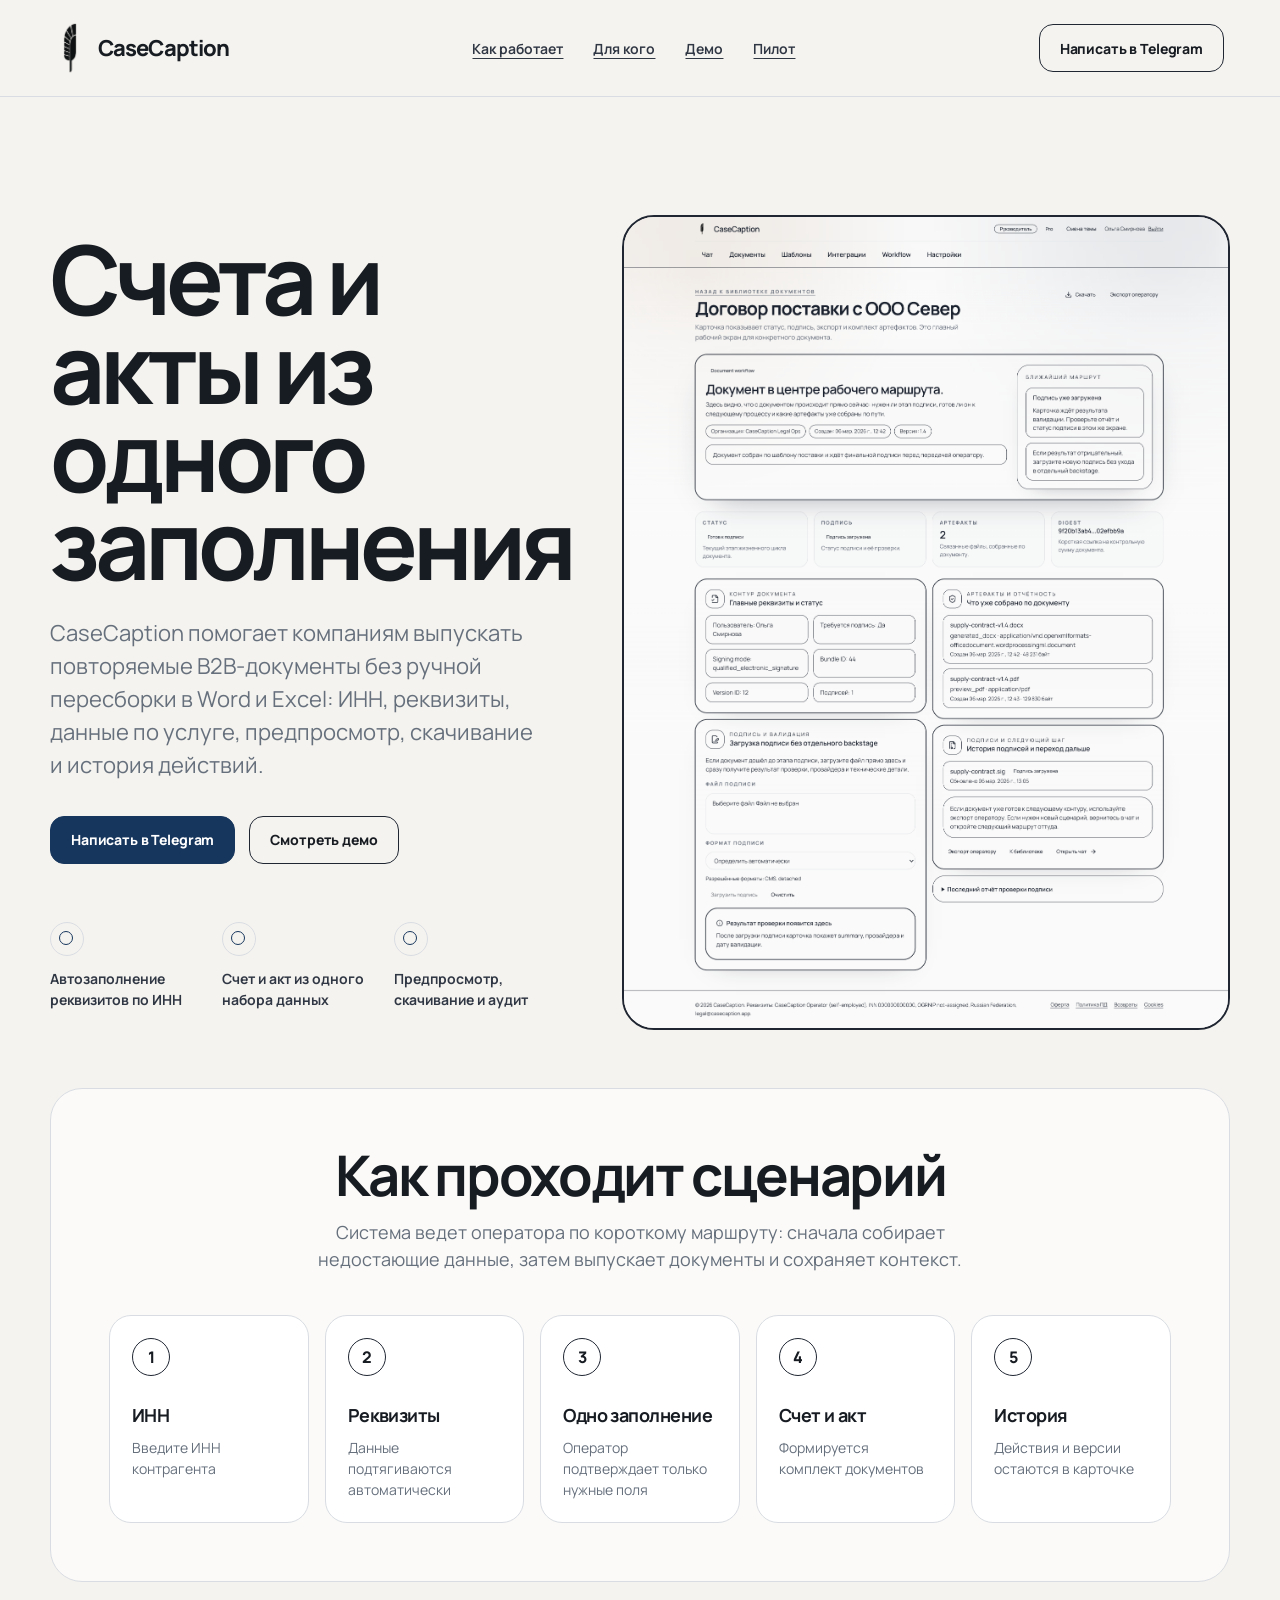
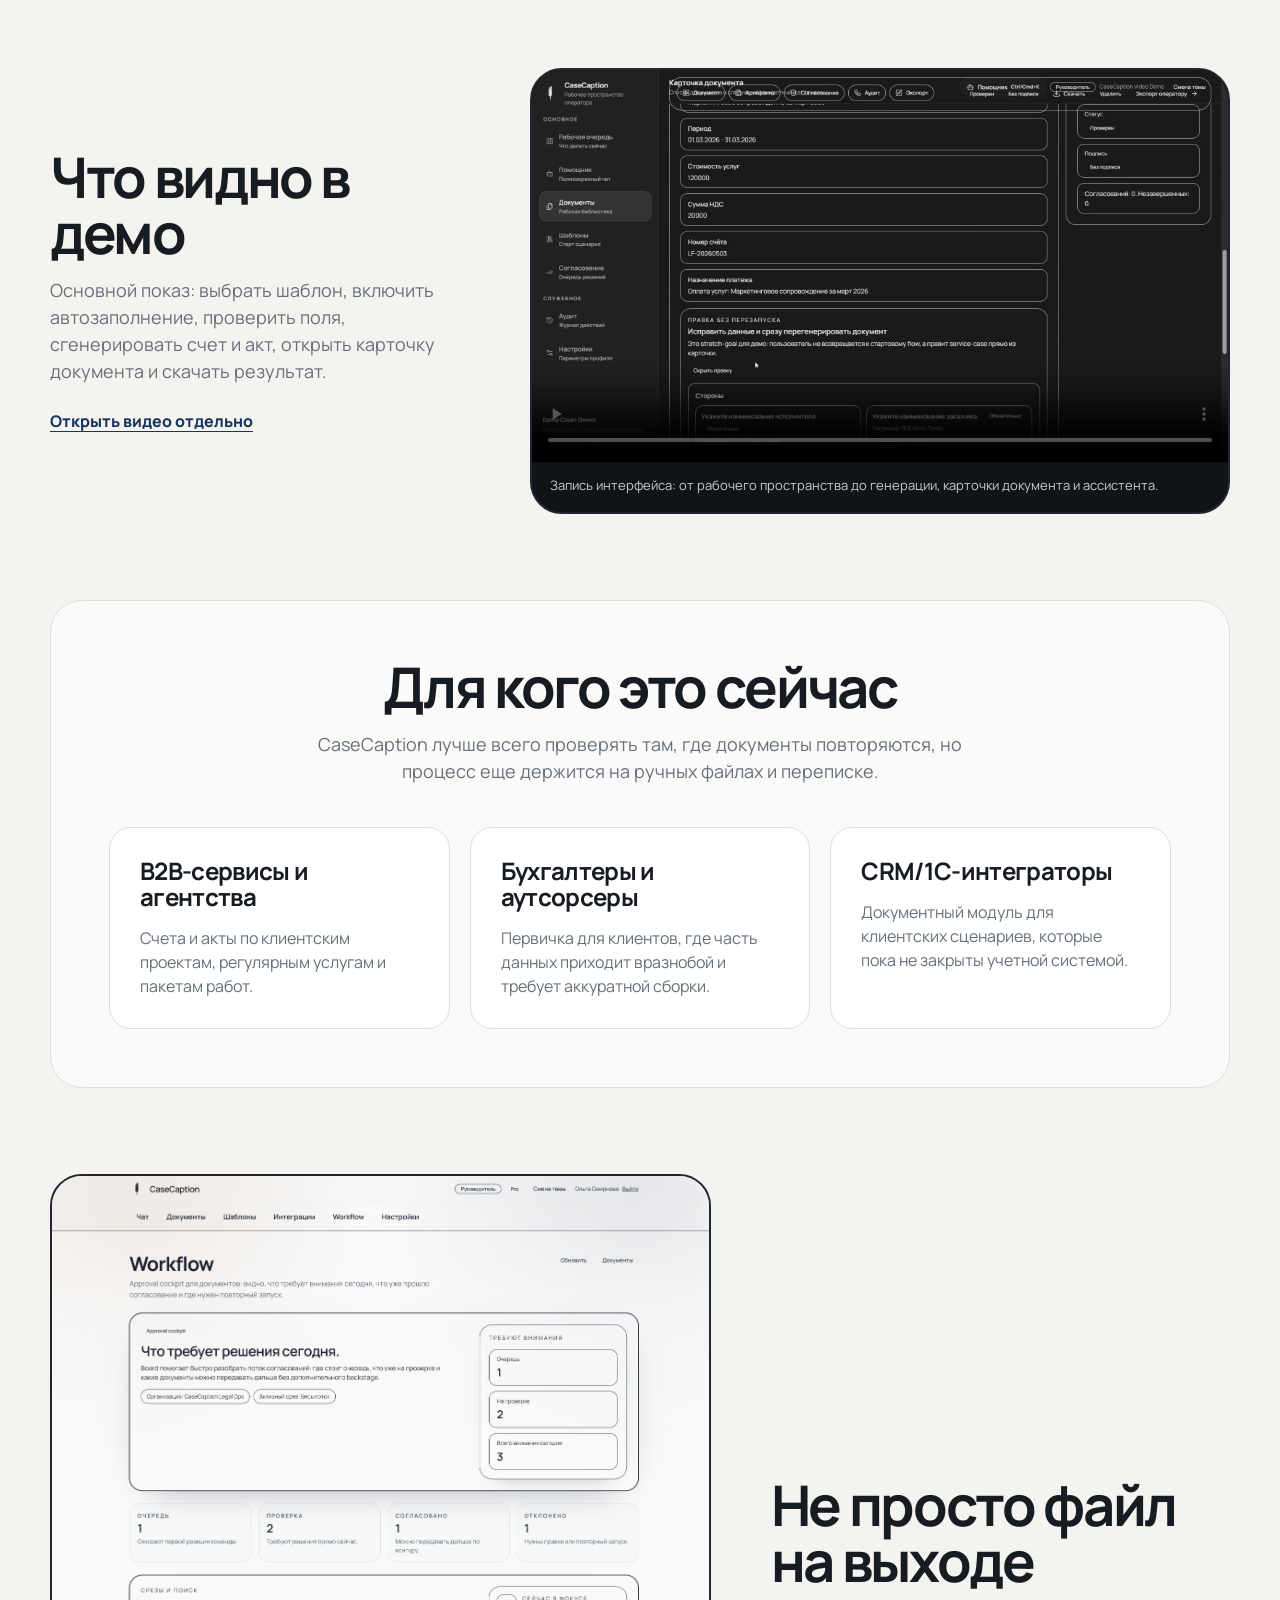
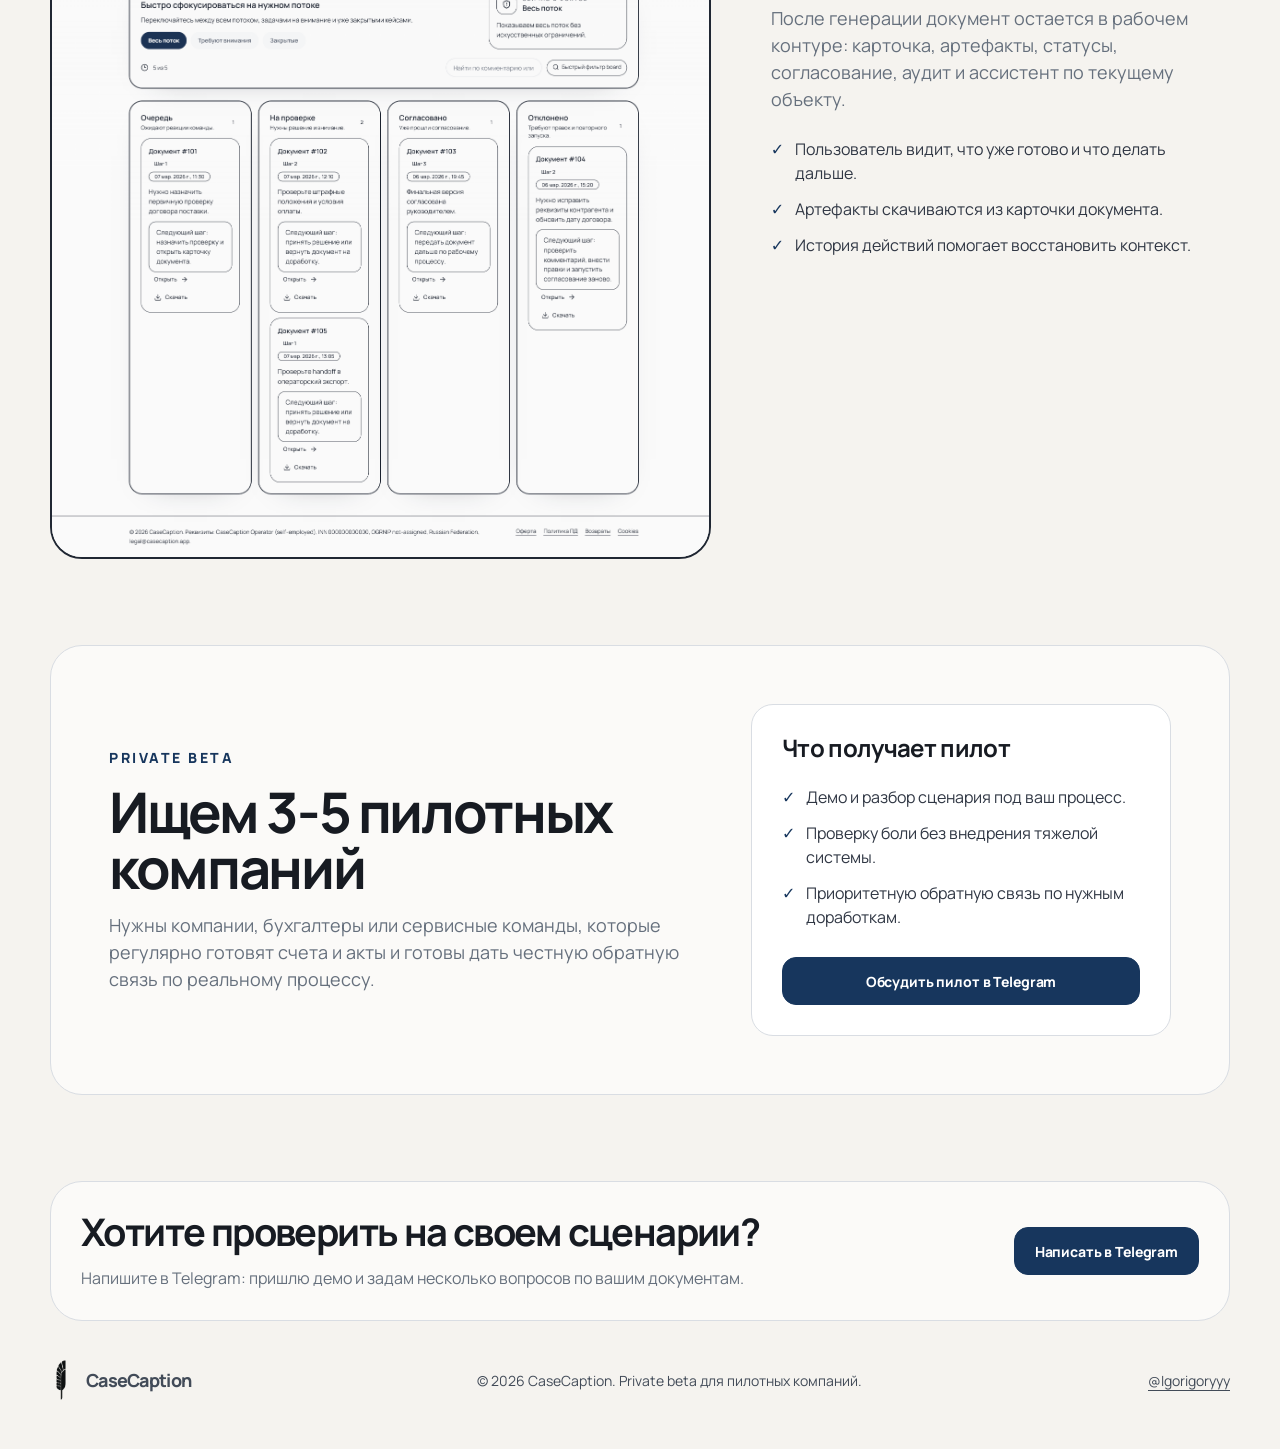
==== index.html @ a7f34d81 "Point landing docs to public Pages site" ====
<!doctype html>
<html lang="ru">
  <head>
    <meta charset="utf-8" />
    <meta name="viewport" content="width=device-width, initial-scale=1" />
    <title>CaseCaption - счета и акты из одного заполнения</title>
    <meta
      name="description"
      content="CaseCaption помогает готовить счета и акты быстрее: реквизиты по ИНН, одно заполнение, предпросмотр, скачивание и история действий."
    />
    <meta property="og:title" content="CaseCaption - счета и акты из одного заполнения" />
    <meta
      property="og:description"
      content="Private beta сервиса для компаний, которые регулярно собирают счета и акты вручную."
    />
    <meta property="og:type" content="website" />
    <meta
      property="og:image"
      content="https://cataphract450.github.io/casecaption-landing/assets/casecaption-questionnaire-desktop.png"
    />
    <meta name="theme-color" content="#f5f3ef" />
    <link rel="icon" href="assets/casecaption-logo-transparent.png" />
    <link rel="stylesheet" href="styles.css" />
  </head>
  <body>
    <a class="skip-link" href="#main">Перейти к содержанию</a>

    <header class="site-header" aria-label="Главная навигация">
      <a class="brand" href="#" aria-label="CaseCaption">
        <img src="assets/casecaption-logo-mark.png" alt="" />
        <span>CaseCaption</span>
      </a>
      <nav class="nav-links" aria-label="Разделы страницы">
        <a href="#workflow">Как работает</a>
        <a href="#audience">Для кого</a>
        <a href="#demo">Демо</a>
        <a href="#pilot">Пилот</a>
      </nav>
      <a class="button button-ghost" href="https://t.me/Igorigoryyy" target="_blank" rel="noopener">
        Написать в Telegram
      </a>
    </header>

    <main id="main">
      <section class="hero section-shell">
        <div class="hero-copy">
          <h1>Счета и акты из одного заполнения</h1>
          <p class="lead">
            CaseCaption помогает компаниям выпускать повторяемые B2B-документы без ручной пересборки в
            Word и Excel: ИНН, реквизиты, данные по услуге, предпросмотр, скачивание и история действий.
          </p>
          <div class="hero-actions" aria-label="Основные действия">
            <a class="button button-primary" href="https://t.me/Igorigoryyy" target="_blank" rel="noopener">
              Написать в Telegram
            </a>
            <a class="button button-secondary" href="#demo">Смотреть демо</a>
          </div>
          <ul class="hero-points" aria-label="Ключевые возможности">
            <li>Автозаполнение реквизитов по ИНН</li>
            <li>Счет и акт из одного набора данных</li>
            <li>Предпросмотр, скачивание и аудит</li>
          </ul>
        </div>

        <figure class="product-frame hero-frame">
          <img
            src="assets/casecaption-document-detail-desktop.png"
            alt="Карточка документа CaseCaption со статусом, артефактами и следующим шагом"
          />
        </figure>
      </section>

      <section id="workflow" class="section-shell workflow-section" aria-labelledby="workflow-title">
        <div class="section-heading">
          <h2 id="workflow-title">Как проходит сценарий</h2>
          <p>
            Система ведет оператора по короткому маршруту: сначала собирает недостающие данные, затем
            выпускает документы и сохраняет контекст.
          </p>
        </div>
        <ol class="workflow-list">
          <li>
            <strong>ИНН</strong>
            <span>Введите ИНН контрагента</span>
          </li>
          <li>
            <strong>Реквизиты</strong>
            <span>Данные подтягиваются автоматически</span>
          </li>
          <li>
            <strong>Одно заполнение</strong>
            <span>Оператор подтверждает только нужные поля</span>
          </li>
          <li>
            <strong>Счет и акт</strong>
            <span>Формируется комплект документов</span>
          </li>
          <li>
            <strong>История</strong>
            <span>Действия и версии остаются в карточке</span>
          </li>
        </ol>
      </section>

      <section id="demo" class="section-shell split-section" aria-labelledby="demo-title">
        <div class="section-heading section-heading-left">
          <h2 id="demo-title">Что видно в демо</h2>
          <p>
            Основной показ: выбрать шаблон, включить автозаполнение, проверить поля, сгенерировать счет и
            акт, открыть карточку документа и скачать результат.
          </p>
          <a class="text-link" href="assets/casecaption-demo-workspace.mp4">Открыть видео отдельно</a>
        </div>
        <figure class="product-frame demo-video-frame">
          <video
            controls
            playsinline
            preload="metadata"
            poster="assets/casecaption-demo-poster.jpg"
            aria-label="Демо CaseCaption: генерация счета и акта из одного заполнения"
          >
            <source src="assets/casecaption-demo-workspace.mp4" type="video/mp4" />
            Ваш браузер не поддерживает встроенное видео.
            <a href="assets/casecaption-demo-workspace.mp4">Скачать демо-видео</a>.
          </video>
          <figcaption>Запись интерфейса: от рабочего пространства до генерации, карточки документа и ассистента.</figcaption>
        </figure>
      </section>

      <section id="audience" class="section-shell audience-section" aria-labelledby="audience-title">
        <div class="section-heading">
          <h2 id="audience-title">Для кого это сейчас</h2>
          <p>
            CaseCaption лучше всего проверять там, где документы повторяются, но процесс еще держится на
            ручных файлах и переписке.
          </p>
        </div>
        <div class="audience-grid">
          <article>
            <h3>B2B-сервисы и агентства</h3>
            <p>Счета и акты по клиентским проектам, регулярным услугам и пакетам работ.</p>
          </article>
          <article>
            <h3>Бухгалтеры и аутсорсеры</h3>
            <p>Первичка для клиентов, где часть данных приходит вразнобой и требует аккуратной сборки.</p>
          </article>
          <article>
            <h3>CRM/1C-интеграторы</h3>
            <p>Документный модуль для клиентских сценариев, которые пока не закрыты учетной системой.</p>
          </article>
        </div>
      </section>

      <section class="section-shell split-section reverse" aria-labelledby="control-title">
        <div class="section-heading section-heading-left">
          <h2 id="control-title">Не просто файл на выходе</h2>
          <p>
            После генерации документ остается в рабочем контуре: карточка, артефакты, статусы,
            согласование, аудит и ассистент по текущему объекту.
          </p>
          <ul class="plain-list">
            <li>Пользователь видит, что уже готово и что делать дальше.</li>
            <li>Артефакты скачиваются из карточки документа.</li>
            <li>История действий помогает восстановить контекст.</li>
          </ul>
        </div>
        <figure class="product-frame">
          <img
            src="assets/casecaption-workflow-desktop.png"
            alt="Workflow CaseCaption со статусами документов и очередью согласования"
          />
        </figure>
      </section>

      <section id="pilot" class="section-shell pilot-section" aria-labelledby="pilot-title">
        <div>
          <p class="status-line">Private beta</p>
          <h2 id="pilot-title">Ищем 3-5 пилотных компаний</h2>
          <p>
            Нужны компании, бухгалтеры или сервисные команды, которые регулярно готовят счета и акты и
            готовы дать честную обратную связь по реальному процессу.
          </p>
        </div>
        <div class="pilot-card">
          <h3>Что получает пилот</h3>
          <ul>
            <li>Демо и разбор сценария под ваш процесс.</li>
            <li>Проверку боли без внедрения тяжелой системы.</li>
            <li>Приоритетную обратную связь по нужным доработкам.</li>
          </ul>
          <a class="button button-primary button-wide" href="https://t.me/Igorigoryyy" target="_blank" rel="noopener">
            Обсудить пилот в Telegram
          </a>
        </div>
      </section>

      <section class="section-shell final-cta" aria-labelledby="final-title">
        <div>
          <h2 id="final-title">Хотите проверить на своем сценарии?</h2>
          <p>Напишите в Telegram: пришлю демо и задам несколько вопросов по вашим документам.</p>
        </div>
        <a class="button button-primary" href="https://t.me/Igorigoryyy" target="_blank" rel="noopener">
          Написать в Telegram
        </a>
      </section>
    </main>

    <footer class="site-footer">
      <a class="brand brand-small" href="#" aria-label="CaseCaption">
        <img src="assets/casecaption-logo-mark.png" alt="" />
        <span>CaseCaption</span>
      </a>
      <p>© 2026 CaseCaption. Private beta для пилотных компаний.</p>
      <a href="https://t.me/Igorigoryyy" target="_blank" rel="noopener">@Igorigoryyy</a>
    </footer>
  </body>
</html>
---- styles.css ----
@import url("https://fonts.googleapis.com/css2?family=Manrope:wght@500;650;760;820&display=swap");

:root {
  --bg: #f5f3ef;
  --paper: #fbfaf8;
  --paper-strong: #ffffff;
  --ink: #171b22;
  --muted: #66707d;
  --line: #202733;
  --line-soft: #d9dde3;
  --accent: #17365d;
  --accent-hover: #102845;
  --radius-lg: 32px;
  --radius-md: 22px;
  --radius-sm: 14px;
  --max: 1180px;
}

* {
  box-sizing: border-box;
}

html {
  scroll-behavior: smooth;
}

body {
  margin: 0;
  background: var(--bg);
  color: var(--ink);
  font-family:
    Manrope,
    "Segoe UI",
    system-ui,
    -apple-system,
    sans-serif;
  line-height: 1.5;
}

a {
  color: inherit;
}

img {
  display: block;
  max-width: 100%;
}

.skip-link {
  position: fixed;
  top: 12px;
  left: 12px;
  z-index: 100;
  transform: translateY(-140%);
  border: 1px solid var(--line);
  border-radius: 999px;
  background: var(--paper-strong);
  padding: 10px 14px;
}

.skip-link:focus {
  transform: translateY(0);
}

.site-header {
  position: sticky;
  top: 0;
  z-index: 20;
  display: flex;
  align-items: center;
  justify-content: space-between;
  gap: 24px;
  border-bottom: 1px solid var(--line-soft);
  background: rgba(245, 243, 239, 0.96);
  padding: 22px clamp(20px, 5vw, 56px);
  backdrop-filter: blur(12px);
}

.brand {
  display: inline-flex;
  align-items: center;
  gap: 14px;
  text-decoration: none;
  font-size: 22px;
  font-weight: 760;
  letter-spacing: -0.04em;
}

.brand img {
  width: 28px;
  height: 52px;
  object-fit: contain;
}

.brand-small {
  font-size: 18px;
}

.brand-small img {
  width: 22px;
  height: 42px;
}

.nav-links {
  display: flex;
  align-items: center;
  gap: 30px;
  color: #303744;
  font-size: 14px;
  font-weight: 650;
}

.nav-links a,
.text-link,
.site-footer a {
  text-underline-offset: 4px;
}

.button {
  display: inline-flex;
  min-height: 48px;
  align-items: center;
  justify-content: center;
  border: 1.5px solid var(--line);
  border-radius: 14px;
  padding: 0 20px;
  text-decoration: none;
  font-size: 14px;
  font-weight: 760;
  letter-spacing: -0.01em;
  transition:
    background 160ms ease,
    color 160ms ease,
    transform 160ms ease;
}

.button:hover {
  transform: translateY(-1px);
}

.button-primary {
  border-color: var(--accent);
  background: var(--accent);
  color: #ffffff;
}

.button-primary:hover {
  background: var(--accent-hover);
}

.button-secondary,
.button-ghost {
  background: transparent;
  color: var(--ink);
}

.button-secondary:hover,
.button-ghost:hover {
  background: var(--paper-strong);
}

.button-wide {
  width: 100%;
}

.section-shell {
  width: min(var(--max), calc(100% - 40px));
  margin: 0 auto;
}

.hero {
  display: grid;
  grid-template-columns: minmax(0, 0.9fr) minmax(420px, 1.1fr);
  gap: clamp(34px, 6vw, 74px);
  align-items: center;
  padding: clamp(62px, 10vw, 118px) 0 58px;
}

.hero-copy h1 {
  max-width: 630px;
  margin: 0;
  font-size: clamp(52px, 8vw, 96px);
  line-height: 0.92;
  letter-spacing: -0.052em;
}

.lead {
  max-width: 560px;
  margin: 28px 0 0;
  color: var(--muted);
  font-size: clamp(18px, 2.1vw, 22px);
}

.hero-actions {
  display: flex;
  flex-wrap: wrap;
  gap: 14px;
  margin-top: 34px;
}

.hero-points {
  display: grid;
  grid-template-columns: repeat(3, minmax(0, 1fr));
  gap: 18px;
  margin: 58px 0 0;
  padding: 0;
  list-style: none;
}

.hero-points li {
  position: relative;
  padding-top: 46px;
  color: #303744;
  font-size: 14px;
  font-weight: 680;
}

.hero-points li::before {
  position: absolute;
  top: 0;
  left: 0;
  width: 32px;
  height: 32px;
  border: 1.5px solid var(--line-soft);
  border-radius: 50%;
  color: var(--accent);
  content: "";
}

.hero-points li::after {
  position: absolute;
  top: 9px;
  left: 9px;
  width: 12px;
  height: 12px;
  border: 1.5px solid var(--accent);
  border-radius: 50%;
  content: "";
}

.product-frame {
  overflow: hidden;
  margin: 0;
  border: 2px solid var(--line);
  border-radius: var(--radius-lg);
  background: var(--paper-strong);
}

.product-frame img {
  width: 100%;
  height: auto;
}

.demo-video-frame {
  background: #101419;
}

.demo-video-frame video {
  display: block;
  width: 100%;
  aspect-ratio: 16 / 9;
  background: #101419;
}

.demo-video-frame figcaption {
  border-top: 1px solid rgba(255, 255, 255, 0.16);
  padding: 14px 18px 16px;
  color: rgba(255, 255, 255, 0.78);
  font-size: 13px;
}

.hero-frame {
  max-height: 820px;
}

.workflow-section,
.audience-section,
.pilot-section,
.final-cta {
  border: 1.5px solid var(--line-soft);
  border-radius: var(--radius-lg);
  background: var(--paper);
}

.workflow-section {
  padding: clamp(34px, 6vw, 58px);
}

.section-heading {
  max-width: 720px;
  margin: 0 auto 42px;
  text-align: center;
}

.section-heading-left {
  margin: 0;
  text-align: left;
}

.section-heading h2,
.pilot-section h2,
.final-cta h2 {
  margin: 0;
  font-size: clamp(34px, 5vw, 56px);
  line-height: 1;
  letter-spacing: -0.042em;
}

.section-heading p,
.pilot-section p,
.final-cta p {
  margin: 16px 0 0;
  color: var(--muted);
  font-size: 18px;
}

.workflow-list {
  display: grid;
  grid-template-columns: repeat(5, minmax(0, 1fr));
  gap: 16px;
  margin: 0;
  padding: 0;
  list-style: none;
  counter-reset: step;
}

.workflow-list li {
  min-height: 174px;
  border: 1.5px solid var(--line-soft);
  border-radius: var(--radius-md);
  background: var(--paper-strong);
  padding: 22px;
  counter-increment: step;
}

.workflow-list li::before {
  display: inline-flex;
  width: 36px;
  height: 36px;
  align-items: center;
  justify-content: center;
  border: 1.5px solid var(--line);
  border-radius: 50%;
  margin-bottom: 26px;
  content: counter(step);
  font-weight: 760;
}

.workflow-list strong {
  display: block;
  font-size: 18px;
  letter-spacing: -0.03em;
}

.workflow-list span {
  display: block;
  margin-top: 8px;
  color: var(--muted);
  font-size: 14px;
}

.split-section {
  display: grid;
  grid-template-columns: minmax(280px, 0.75fr) minmax(420px, 1.25fr);
  gap: clamp(28px, 5vw, 60px);
  align-items: center;
  padding: 86px 0;
}

.split-section.reverse {
  grid-template-columns: minmax(460px, 1.18fr) minmax(280px, 0.82fr);
}

.split-section.reverse .section-heading {
  order: 2;
}

.text-link {
  display: inline-flex;
  margin-top: 24px;
  color: var(--accent);
  font-weight: 760;
}

.audience-section {
  padding: clamp(34px, 6vw, 58px);
}

.audience-grid {
  display: grid;
  grid-template-columns: repeat(3, minmax(0, 1fr));
  gap: 20px;
}

.audience-grid article,
.pilot-card {
  border: 1.5px solid var(--line-soft);
  border-radius: var(--radius-md);
  background: var(--paper-strong);
  padding: 30px;
}

.audience-grid h3,
.pilot-card h3 {
  margin: 0;
  font-size: 24px;
  line-height: 1.08;
  letter-spacing: -0.028em;
}

.audience-grid p {
  margin: 16px 0 0;
  color: var(--muted);
}

.plain-list,
.pilot-card ul {
  margin: 24px 0 0;
  padding: 0;
  color: #303744;
  list-style: none;
}

.plain-list li,
.pilot-card li {
  position: relative;
  padding-left: 24px;
  margin-top: 12px;
}

.plain-list li::before,
.pilot-card li::before {
  position: absolute;
  top: 0;
  left: 0;
  color: var(--accent);
  content: "✓";
  font-weight: 800;
}

.pilot-section {
  display: grid;
  grid-template-columns: minmax(0, 0.95fr) minmax(320px, 0.7fr);
  gap: clamp(30px, 6vw, 72px);
  align-items: center;
  padding: clamp(34px, 6vw, 58px);
}

.status-line {
  margin: 0 0 16px !important;
  color: var(--accent) !important;
  font-size: 14px !important;
  font-weight: 820;
  letter-spacing: 0.18em;
  text-transform: uppercase;
}

.pilot-card .button {
  margin-top: 28px;
}

.final-cta {
  display: flex;
  align-items: center;
  justify-content: space-between;
  gap: 24px;
  margin-top: 86px;
  padding: 30px;
}

.final-cta h2 {
  font-size: clamp(28px, 4vw, 38px);
}

.final-cta p {
  font-size: 16px;
}

.site-footer {
  display: flex;
  align-items: center;
  justify-content: space-between;
  gap: 20px;
  width: min(var(--max), calc(100% - 40px));
  margin: 0 auto;
  padding: 38px 0 48px;
  color: #424b58;
  font-size: 14px;
}

.site-footer p {
  margin: 0;
}

@media (max-width: 980px) {
  .site-header {
    position: static;
    flex-wrap: wrap;
  }

  .nav-links {
    order: 3;
    width: 100%;
    justify-content: space-between;
    gap: 14px;
    overflow-x: auto;
  }

  .hero,
  .split-section,
  .split-section.reverse,
  .pilot-section {
    grid-template-columns: 1fr;
  }

  .split-section.reverse .section-heading {
    order: initial;
  }

  .workflow-list,
  .audience-grid {
    grid-template-columns: 1fr;
  }

  .hero-points {
    grid-template-columns: 1fr;
    margin-top: 34px;
  }

  .hero-points li {
    min-height: 42px;
    padding-top: 0;
    padding-left: 48px;
  }

  .hero-points li::before {
    top: 1px;
  }

  .hero-points li::after {
    top: 10px;
  }

  .final-cta,
  .site-footer {
    align-items: flex-start;
    flex-direction: column;
  }
}

@media (max-width: 640px) {
  .section-shell {
    width: min(100% - 24px, var(--max));
  }

  .site-header {
    padding: 18px 14px;
  }

  .site-header .button {
    width: 100%;
  }

  .nav-links {
    font-size: 13px;
  }

  .hero {
    padding-top: 42px;
  }

  .hero-copy h1 {
    font-size: 48px;
    letter-spacing: -0.035em;
  }

  .hero-actions .button {
    width: 100%;
  }

  .workflow-section,
  .audience-section,
  .pilot-section,
  .final-cta {
    border-radius: 24px;
    padding: 24px;
  }

  .product-frame {
    border-radius: 24px;
  }

  .split-section {
    padding: 56px 0;
  }
}

@media (prefers-reduced-motion: reduce) {
  *,
  *::before,
  *::after {
    scroll-behavior: auto !important;
    transition: none !important;
  }
}
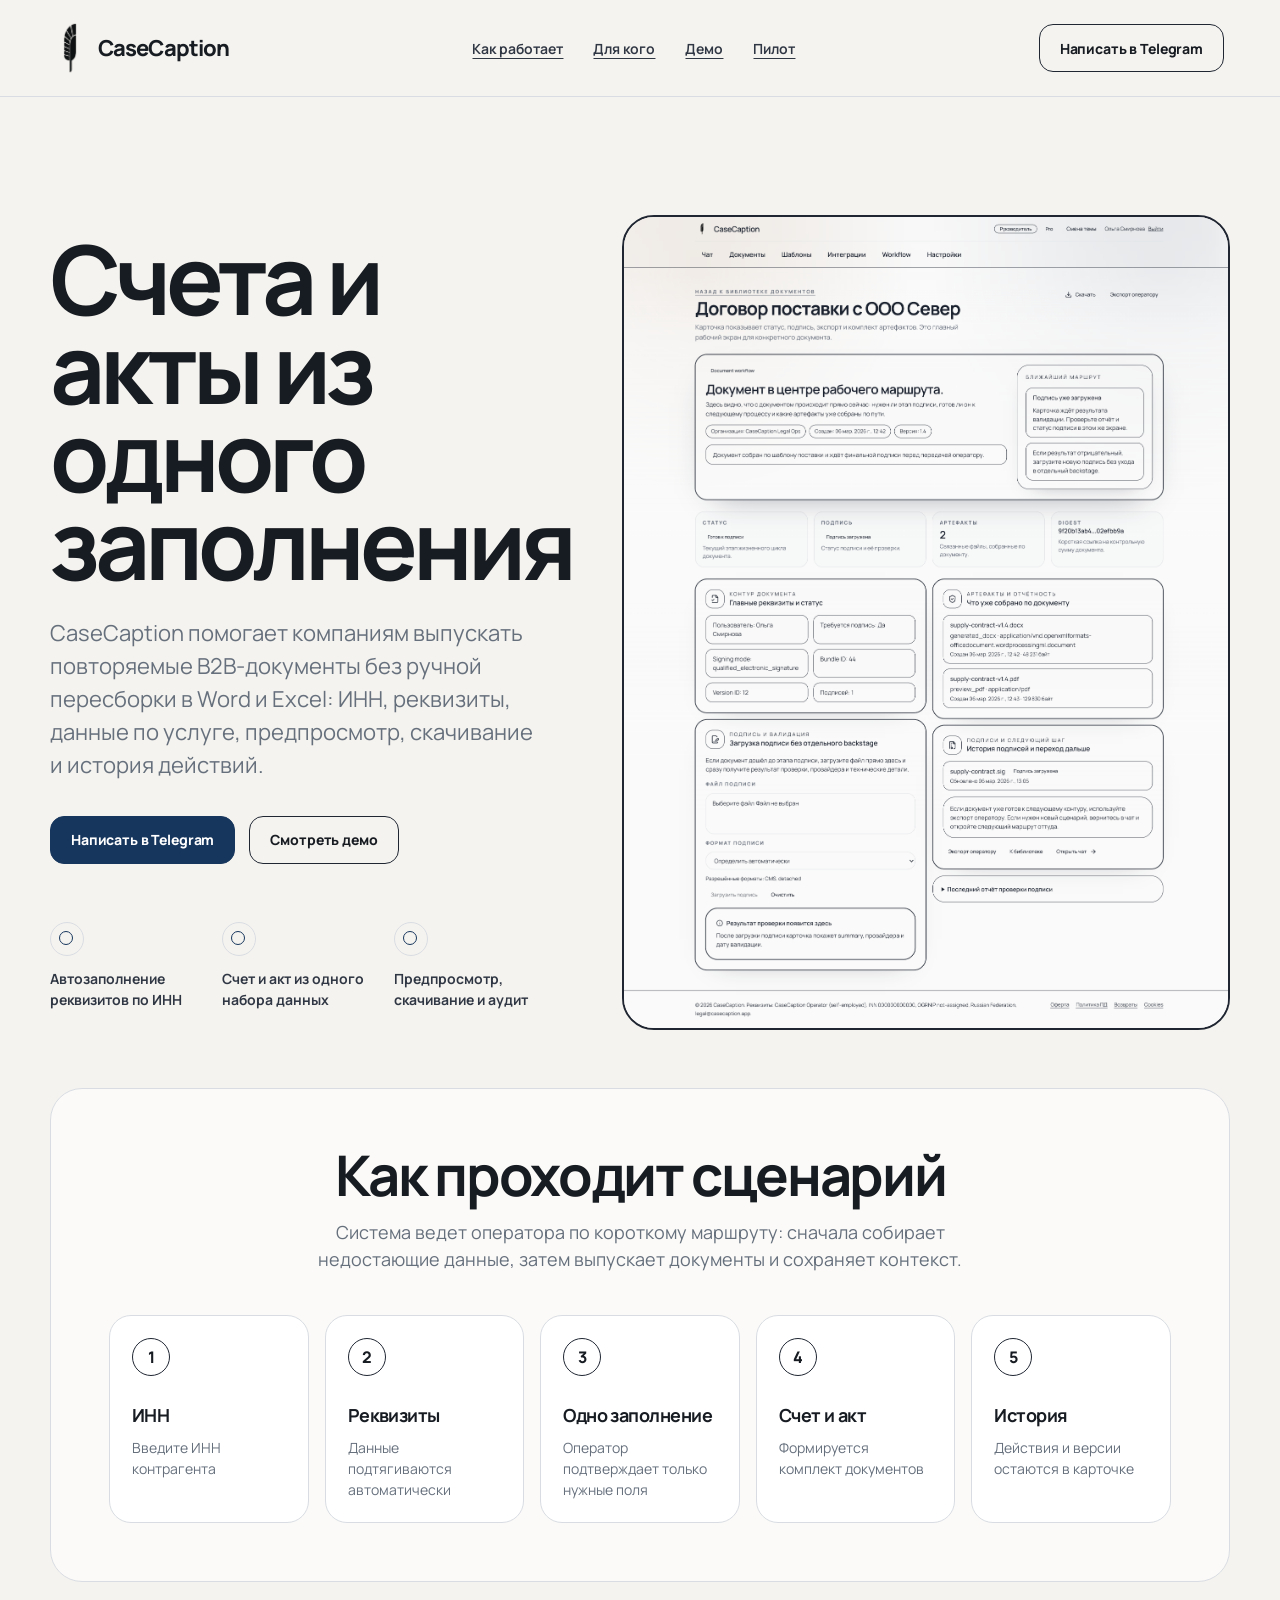
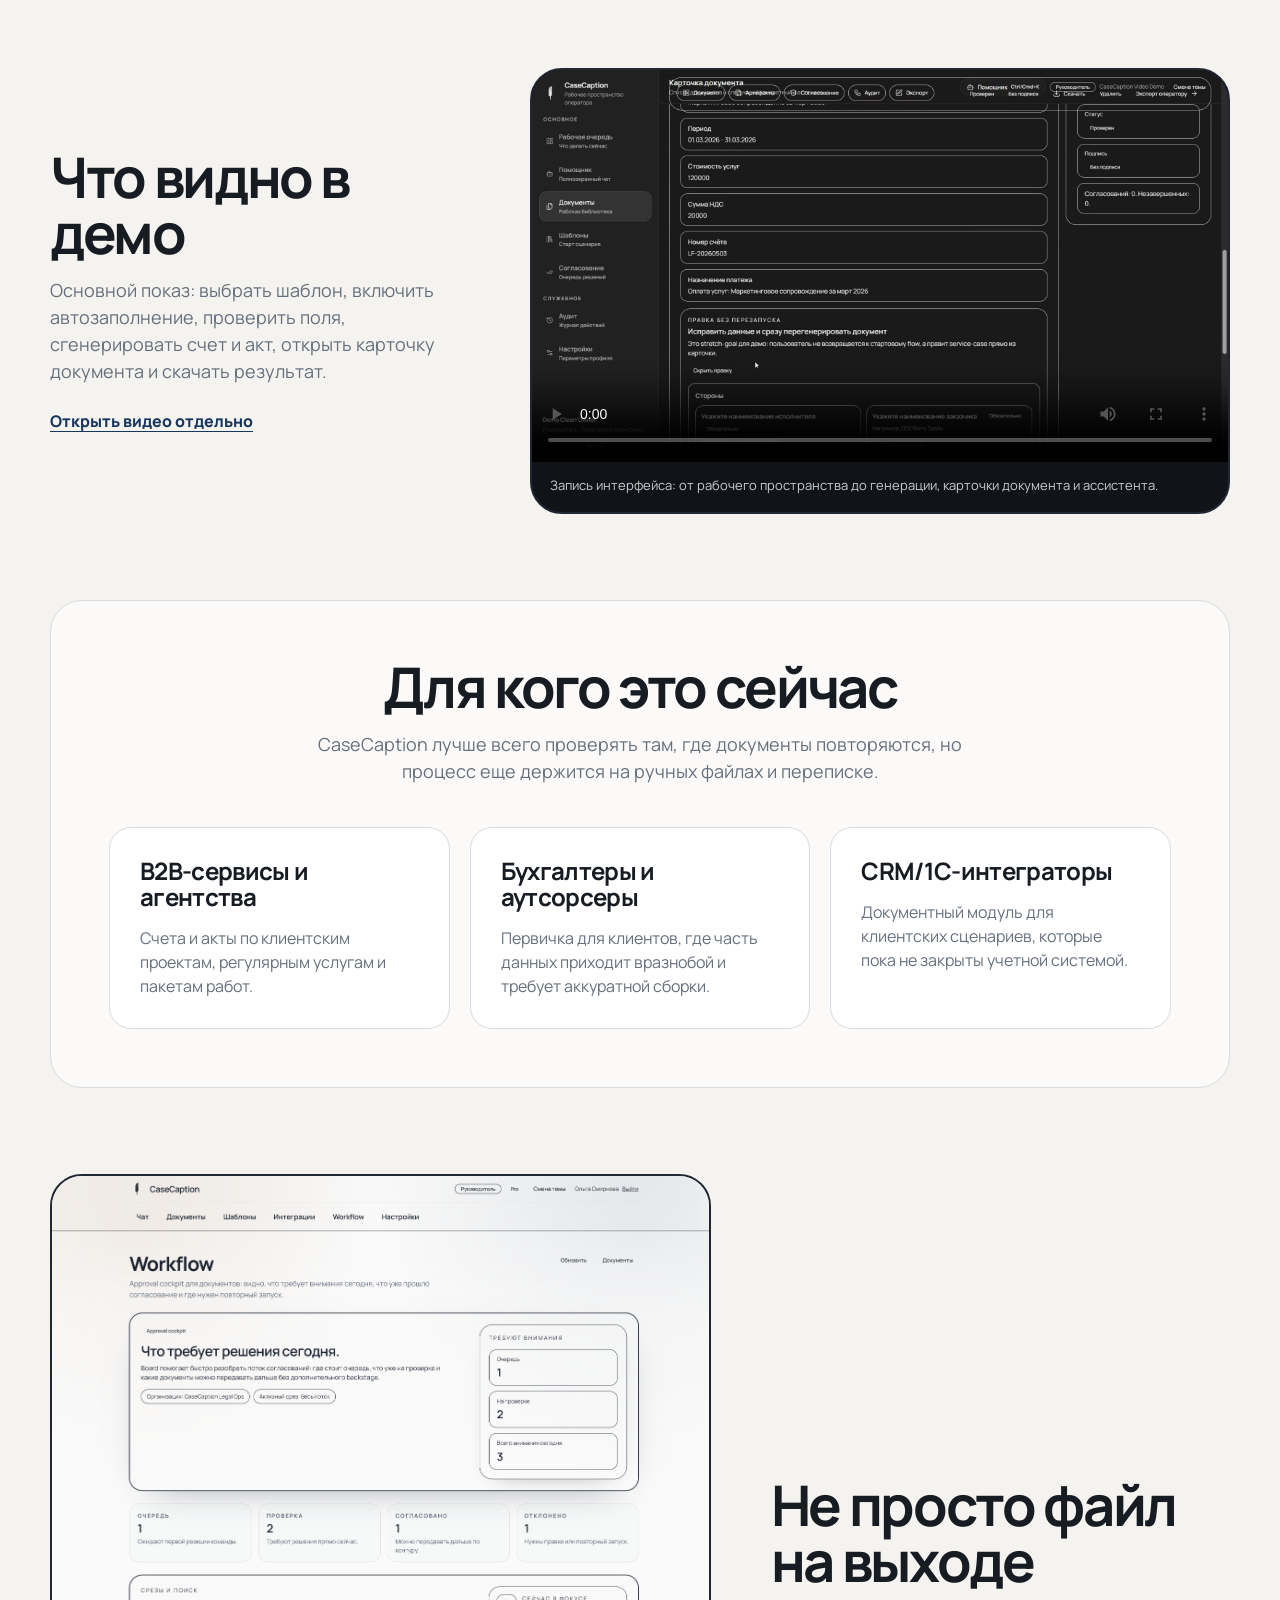
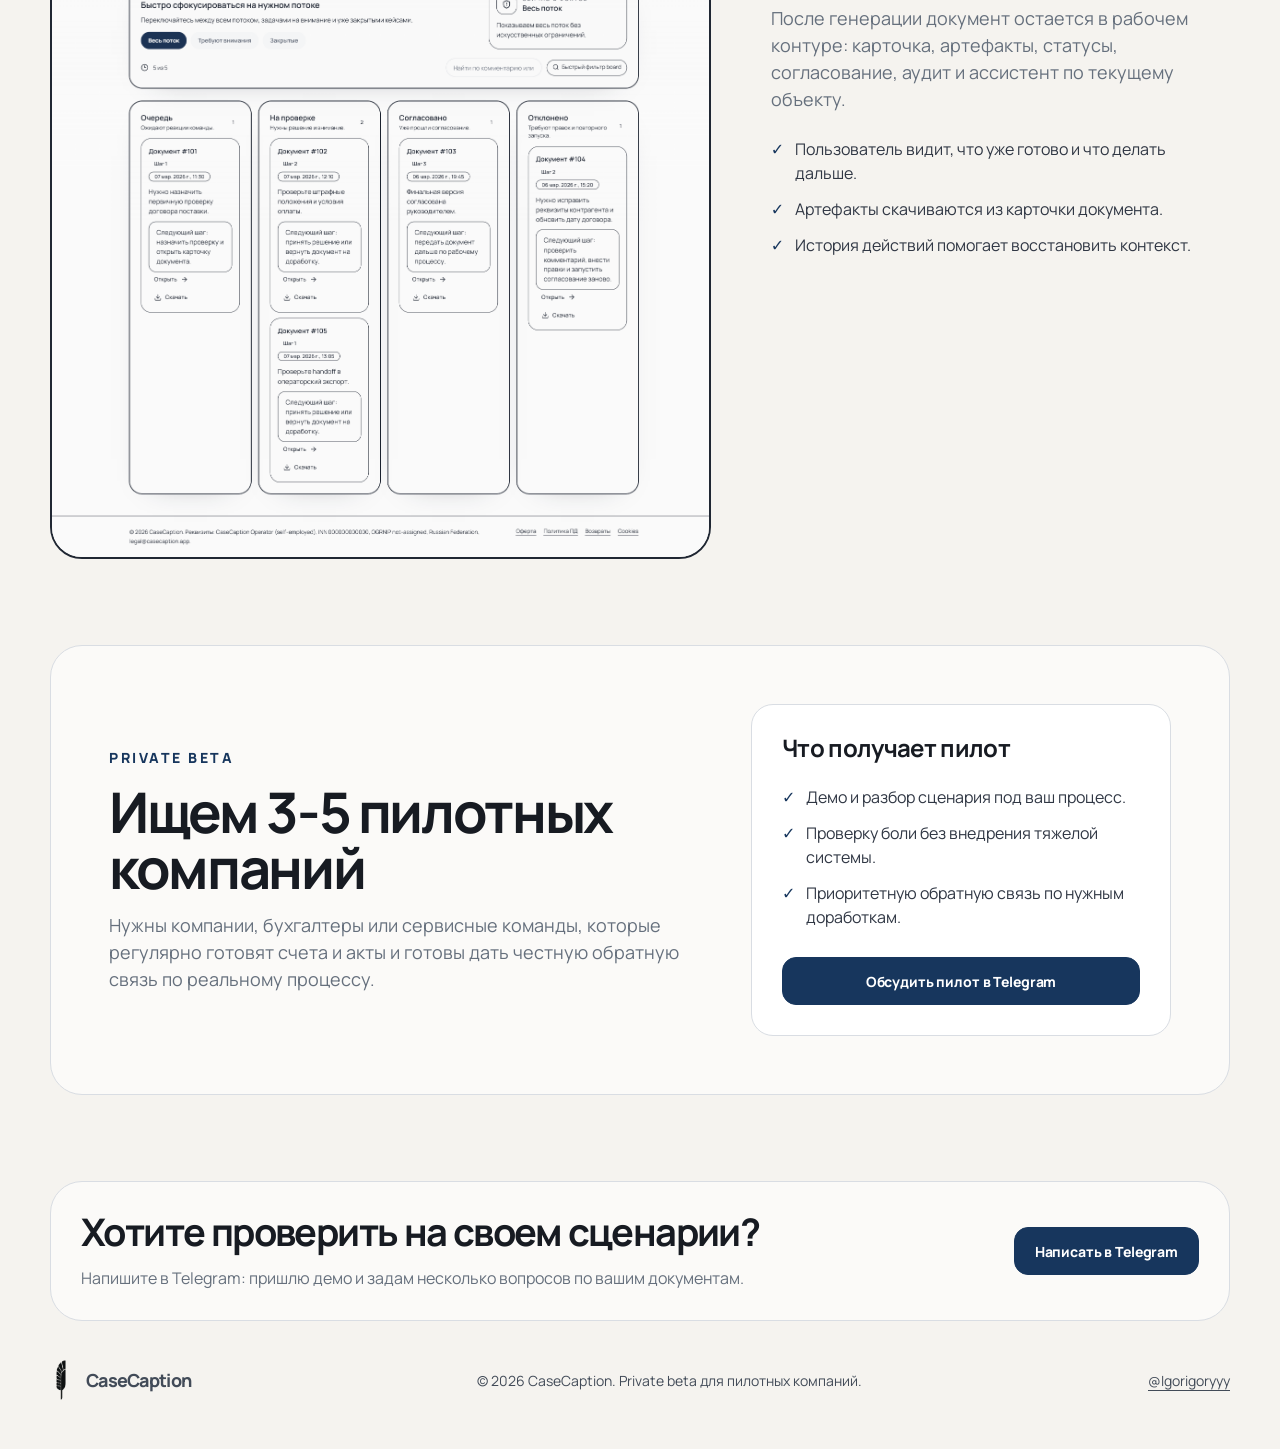
==== commit ed80f2a5: "Add IPv4-only landing URL" ====
--- a/index.html
+++ b/index.html
@@ -16,7 +16,7 @@
     <meta property="og:type" content="website" />
     <meta
       property="og:image"
-      content="https://cataphract450.github.io/casecaption-landing/assets/casecaption-questionnaire-desktop.png"
+      content="http://casecaption.185.199.108.153.nip.io/assets/casecaption-questionnaire-desktop.png"
     />
     <meta name="theme-color" content="#f5f3ef" />
     <link rel="icon" href="assets/casecaption-logo-transparent.png" />
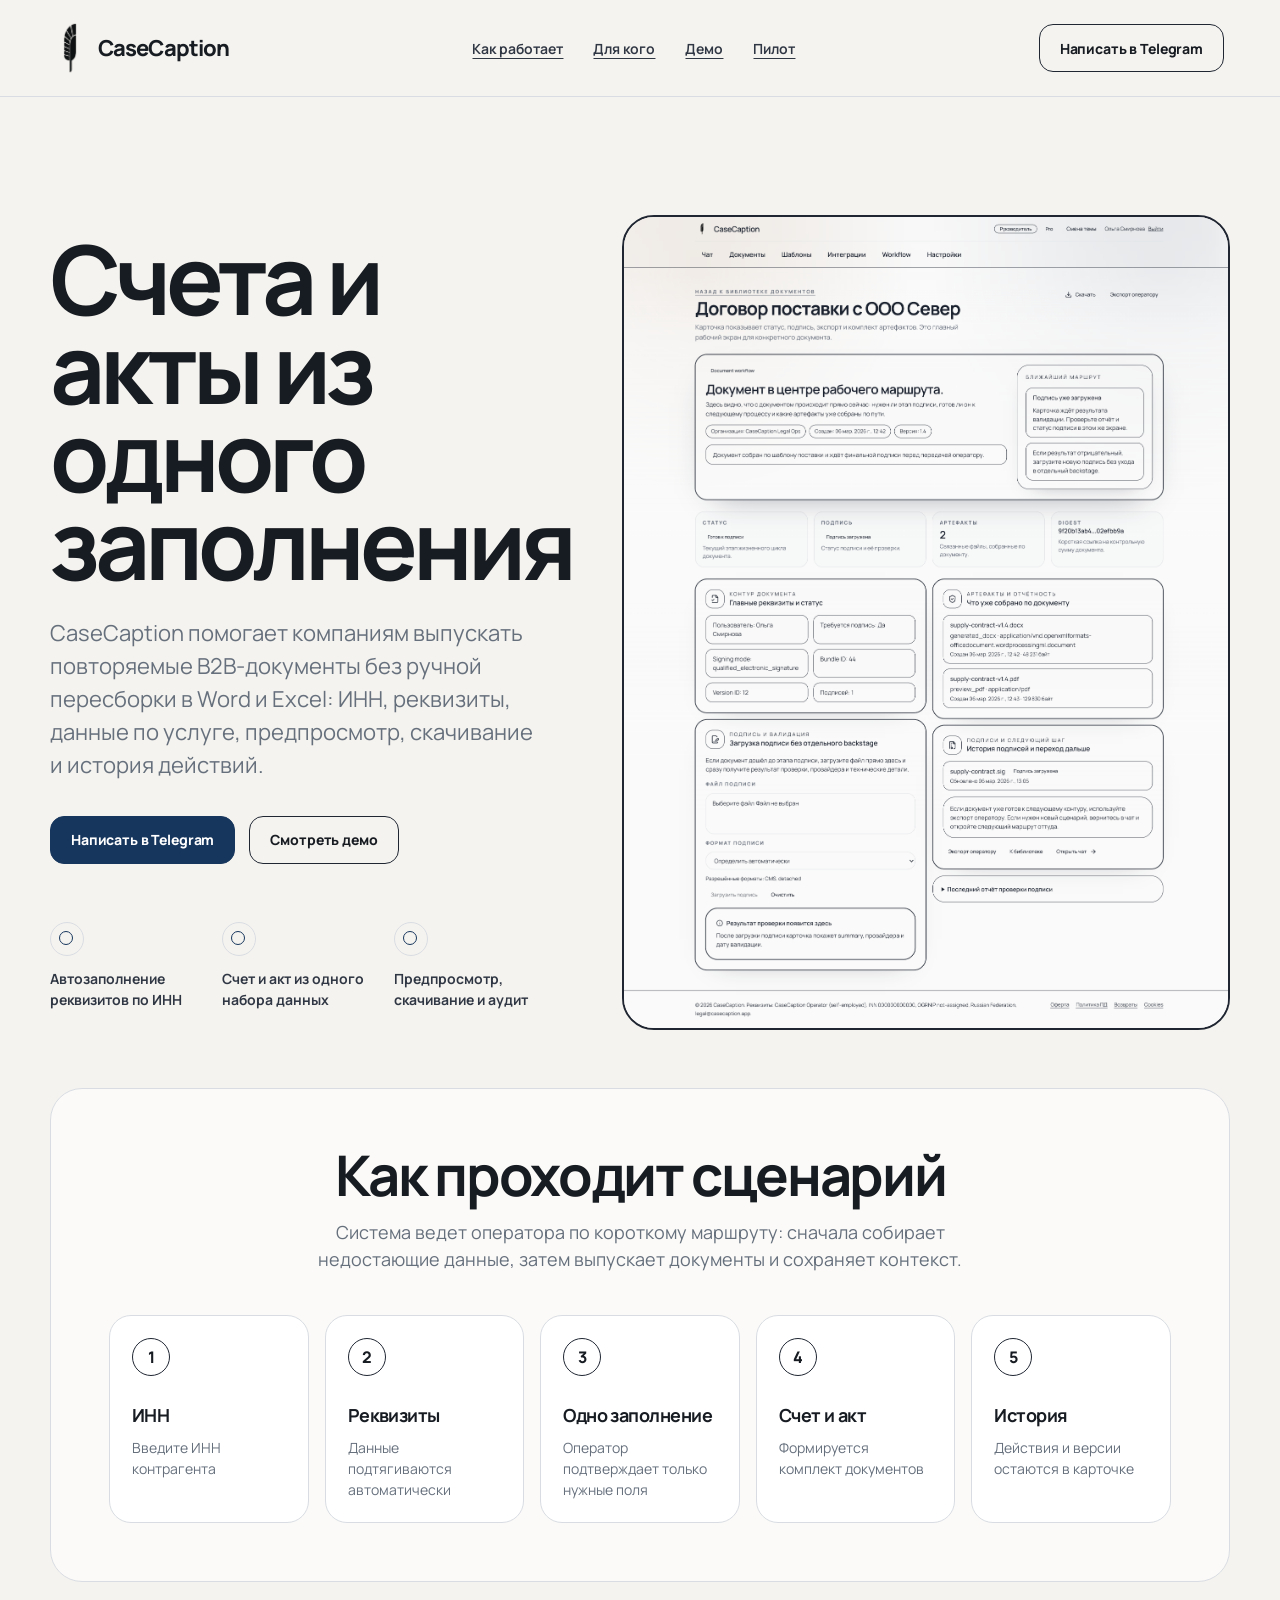
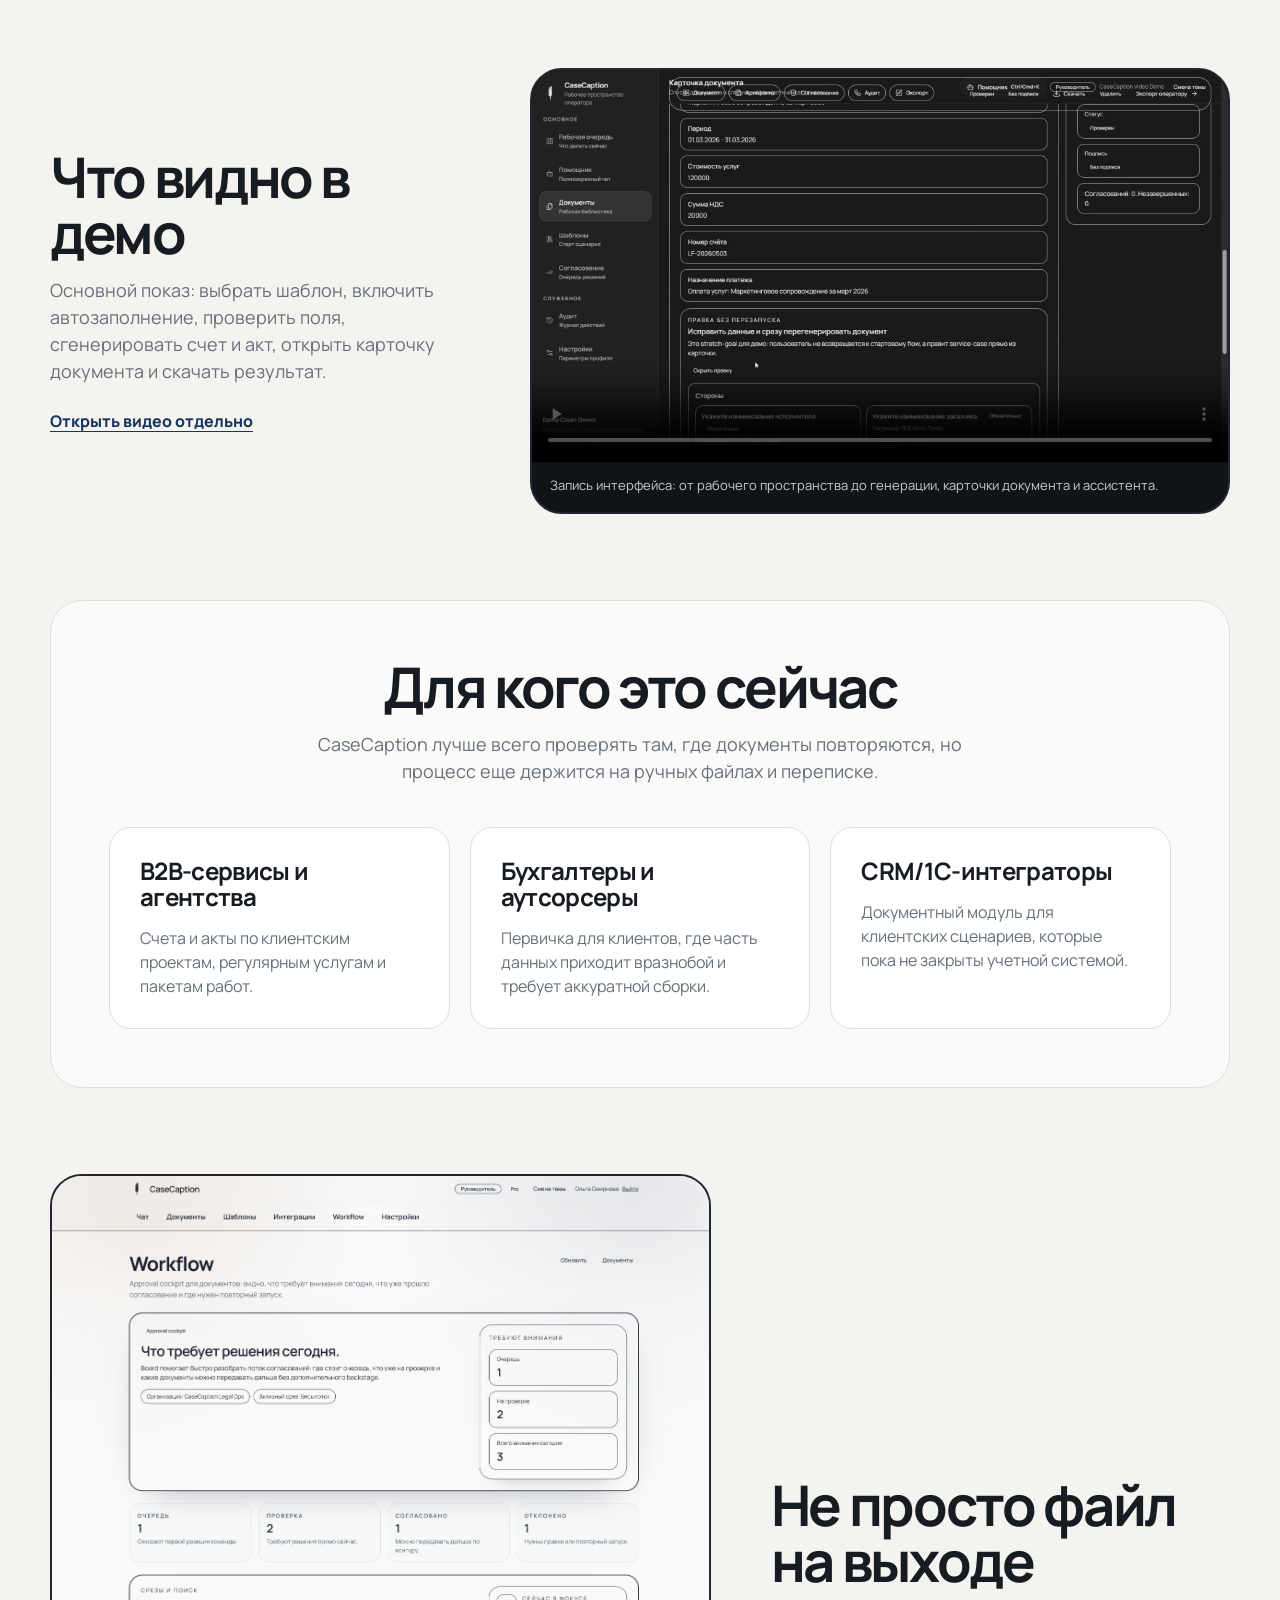
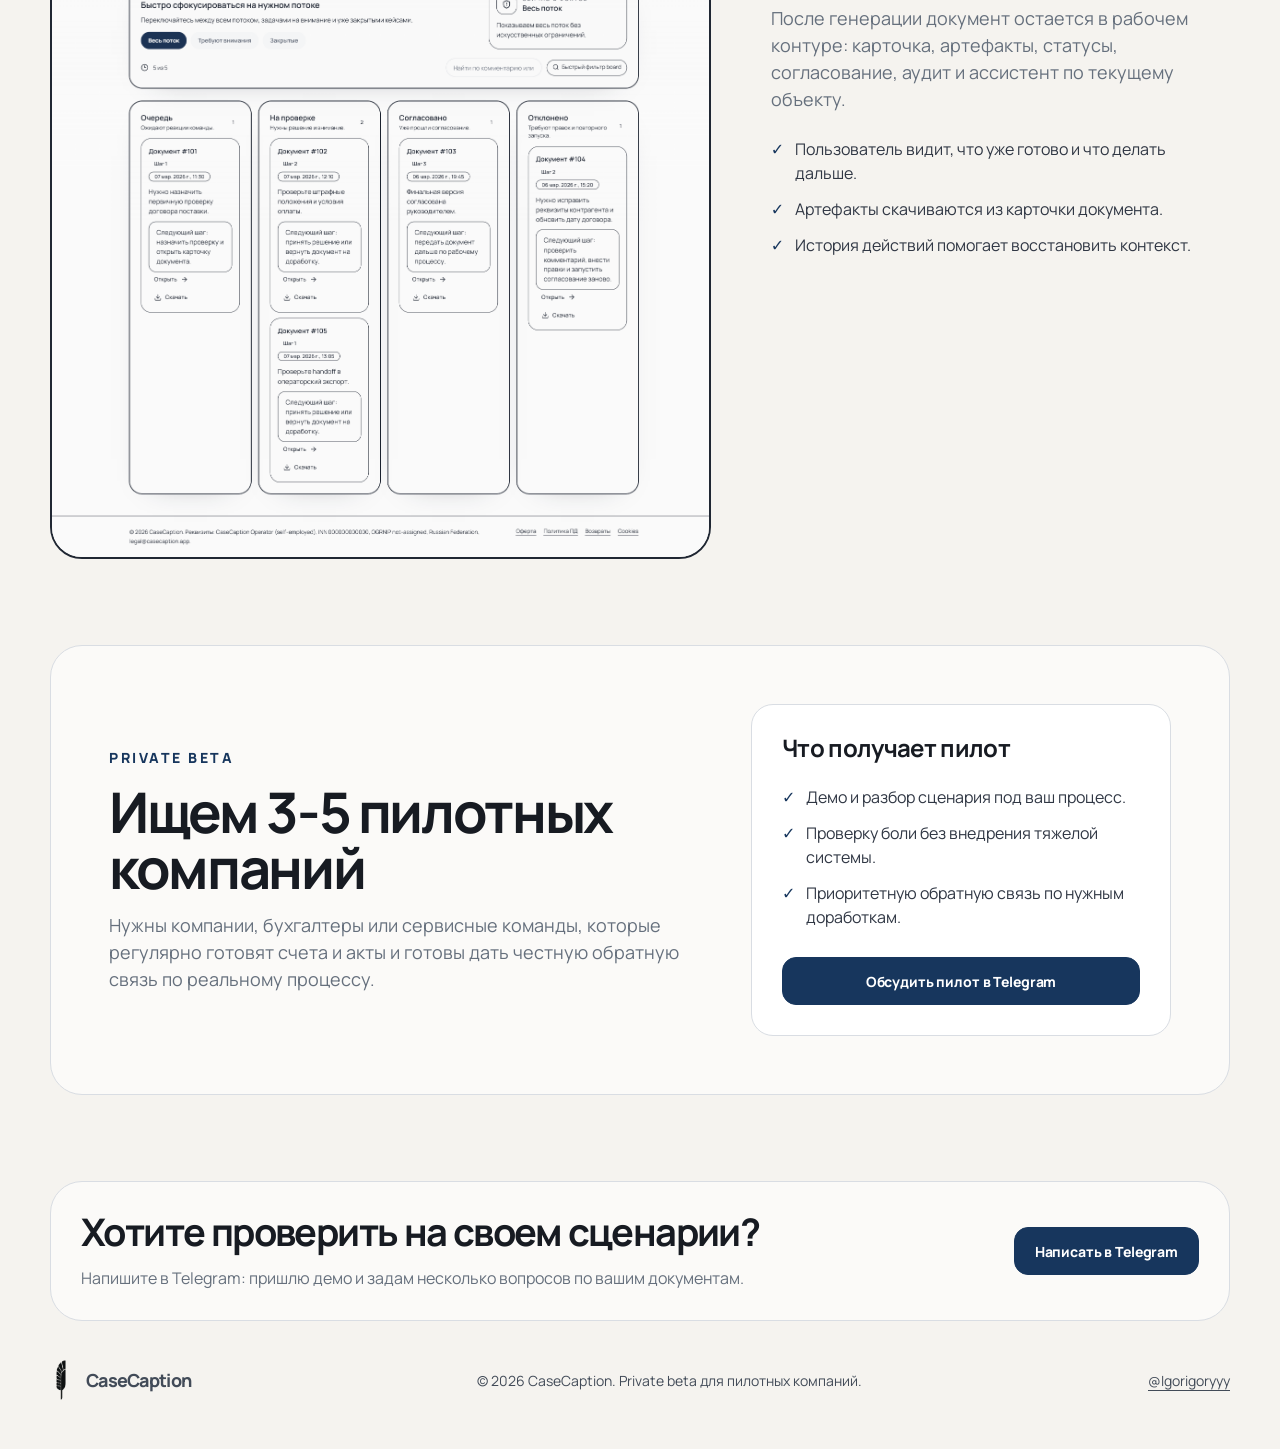
==== commit 692ce227: "Restore default landing URL" ====
--- a/index.html
+++ b/index.html
@@ -16,7 +16,7 @@
     <meta property="og:type" content="website" />
     <meta
       property="og:image"
-      content="http://casecaption.185.199.108.153.nip.io/assets/casecaption-questionnaire-desktop.png"
+      content="https://cataphract450.github.io/casecaption-landing/assets/casecaption-questionnaire-desktop.png"
     />
     <meta name="theme-color" content="#f5f3ef" />
     <link rel="icon" href="assets/casecaption-logo-transparent.png" />
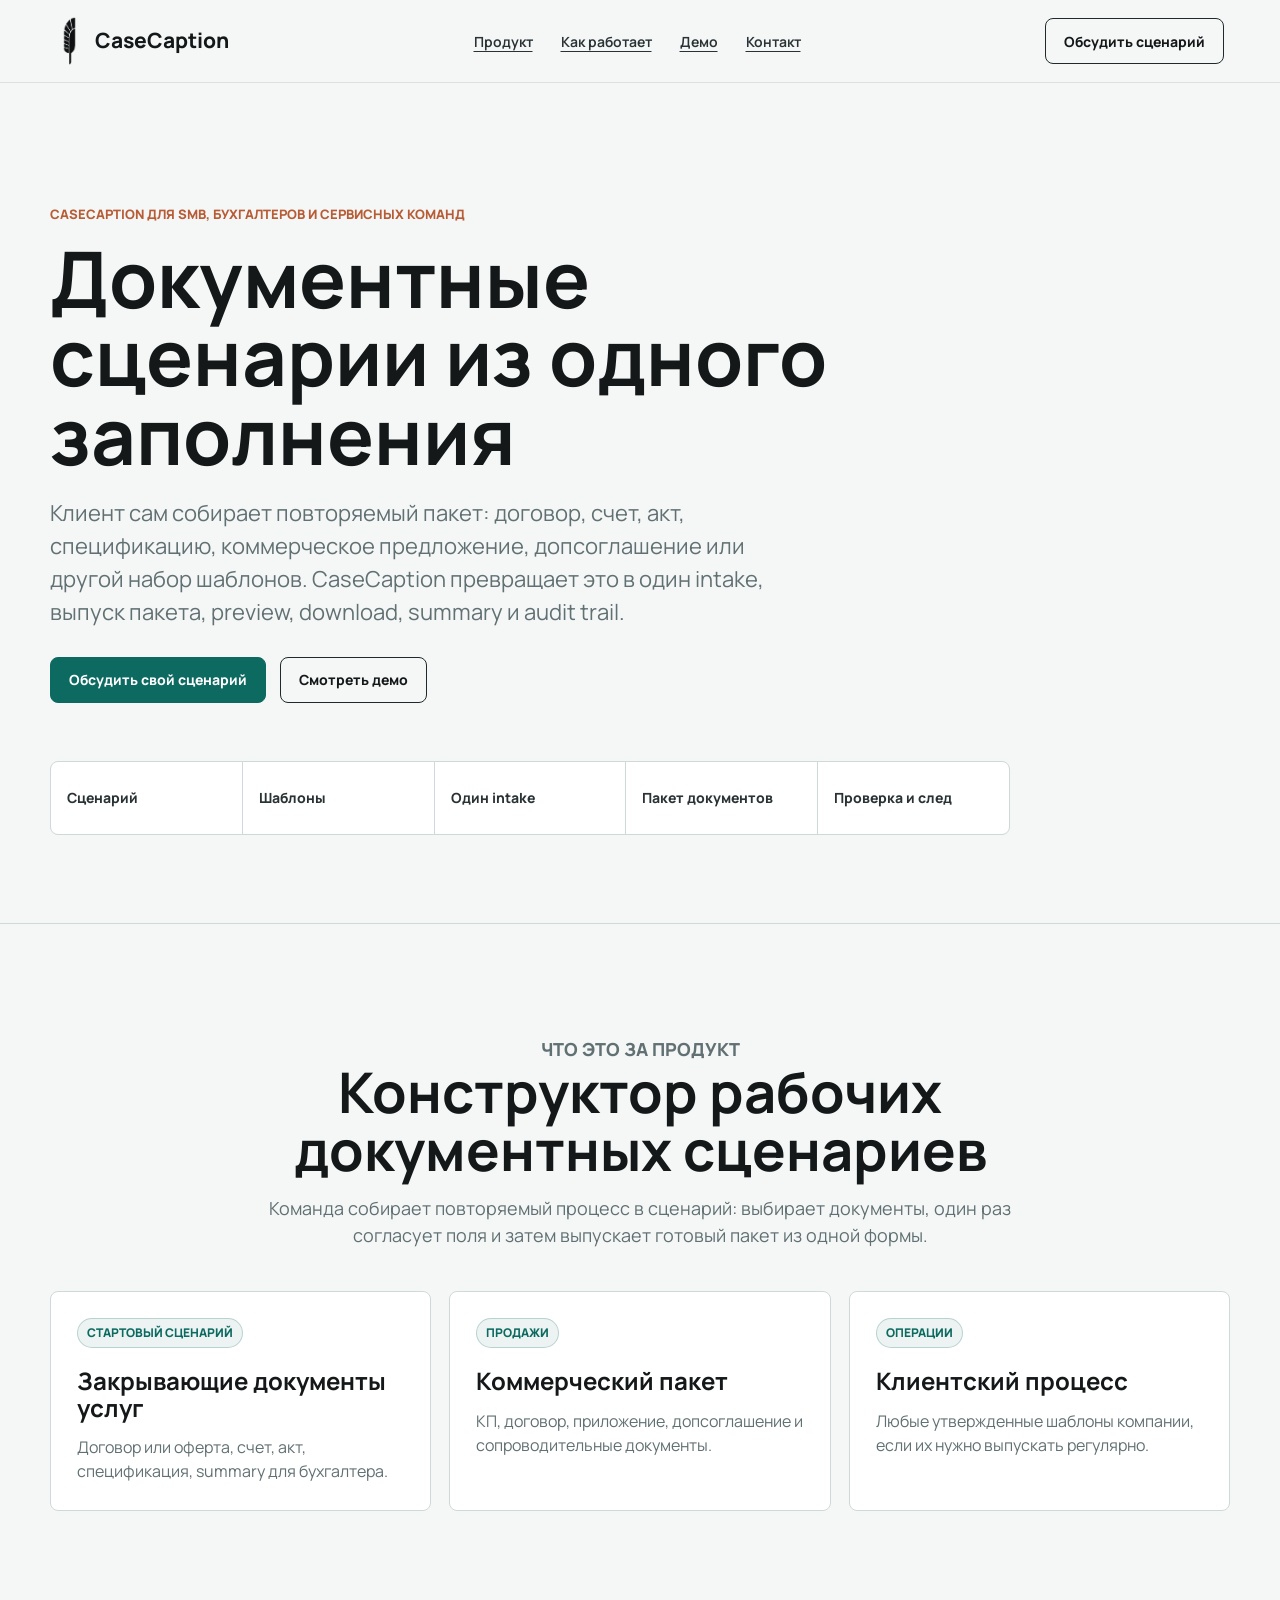
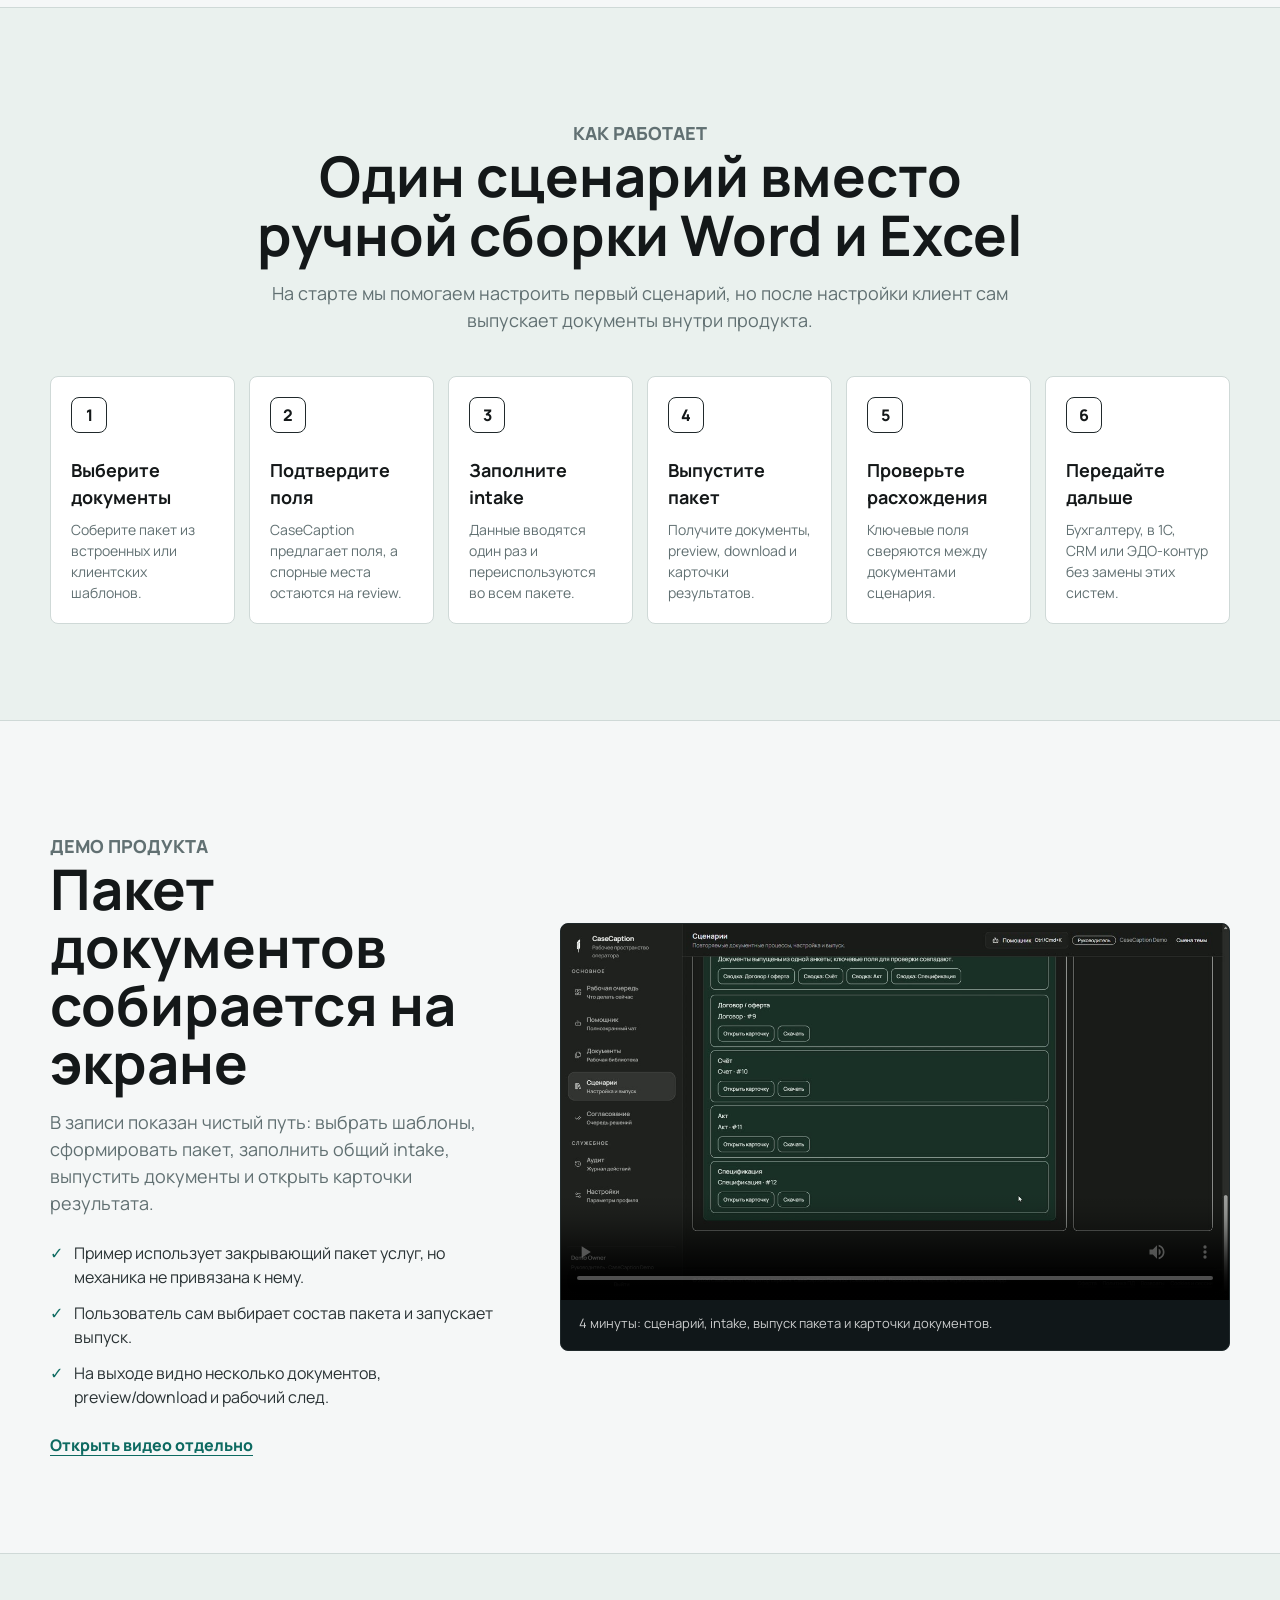
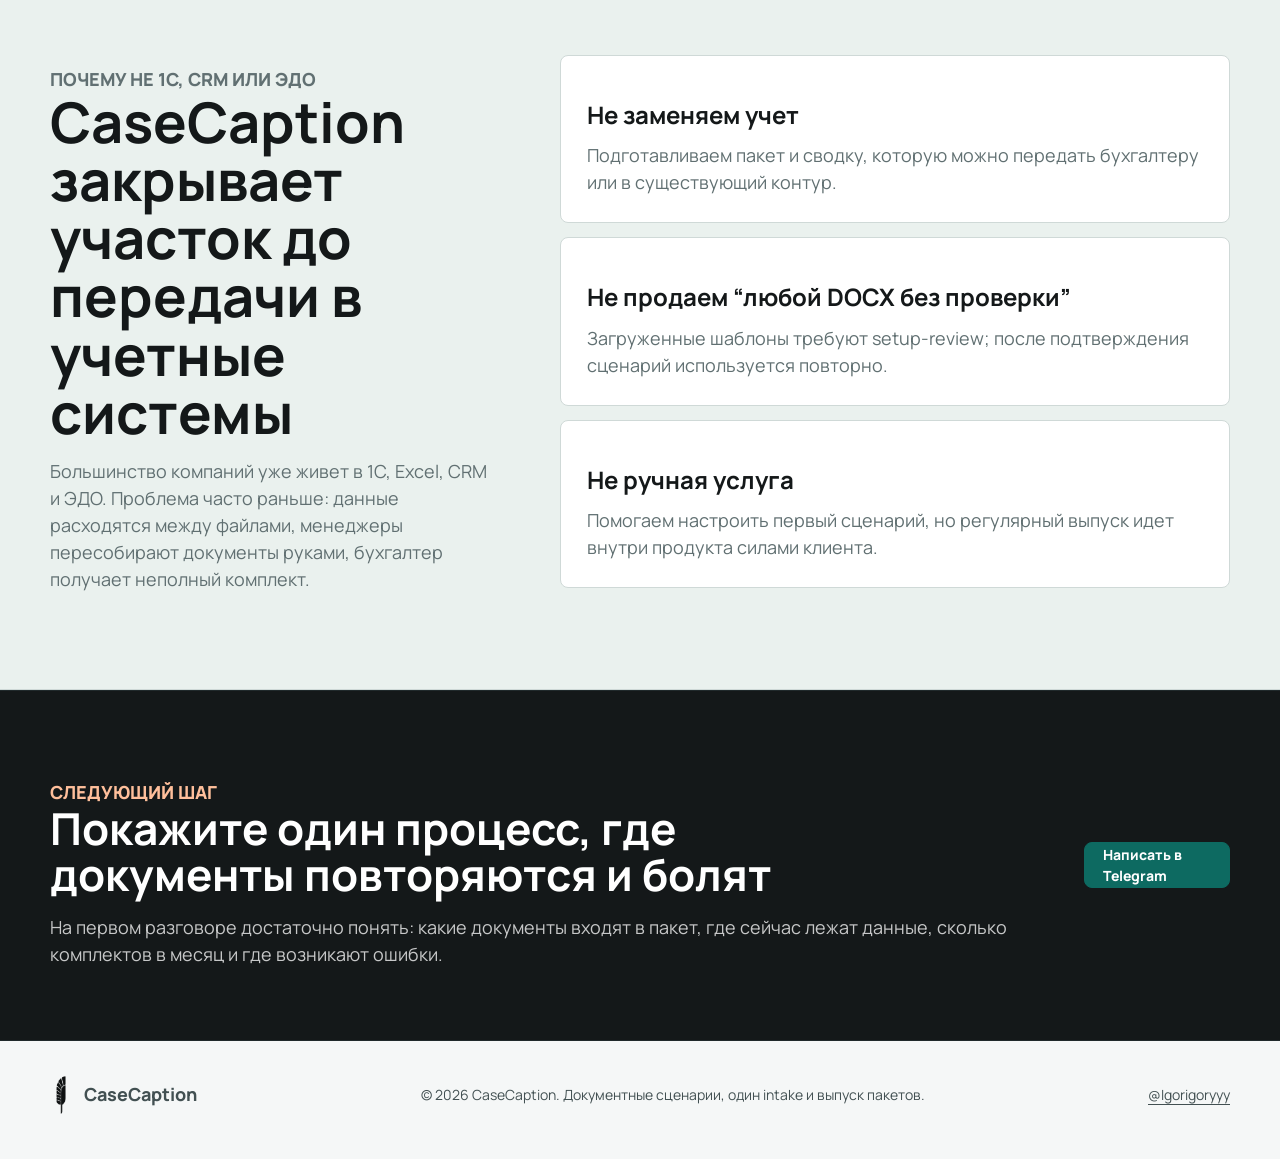
==== commit 3ebeef66: "Consolidate CaseCaption scenario product" ====
--- a/index.html
+++ b/index.html
@@ -3,22 +3,22 @@
   <head>
     <meta charset="utf-8" />
     <meta name="viewport" content="width=device-width, initial-scale=1" />
-    <title>CaseCaption - счета и акты из одного заполнения</title>
+    <title>CaseCaption - документные сценарии из одного заполнения</title>
     <meta
       name="description"
-      content="CaseCaption помогает готовить счета и акты быстрее: реквизиты по ИНН, одно заполнение, предпросмотр, скачивание и история действий."
+      content="CaseCaption помогает SMB и бухгалтерским командам выпускать повторяемые пакеты документов из одного intake: договоры, счета, акты, спецификации и другие шаблоны клиента."
     />
-    <meta property="og:title" content="CaseCaption - счета и акты из одного заполнения" />
+    <meta property="og:title" content="CaseCaption - документные сценарии из одного заполнения" />
     <meta
       property="og:description"
-      content="Private beta сервиса для компаний, которые регулярно собирают счета и акты вручную."
+      content="Настройте повторяемый набор документов, заполните данные один раз и получите пакет с preview, download, summary и audit trail."
     />
     <meta property="og:type" content="website" />
     <meta
       property="og:image"
-      content="https://cataphract450.github.io/casecaption-landing/assets/casecaption-questionnaire-desktop.png"
+      content="https://cataphract450.github.io/casecaption-landing/assets/casecaption-demo-poster.jpg"
     />
-    <meta name="theme-color" content="#f5f3ef" />
+    <meta name="theme-color" content="#f5f7f7" />
     <link rel="icon" href="assets/casecaption-logo-transparent.png" />
     <link rel="stylesheet" href="styles.css" />
   </head>
@@ -31,177 +31,191 @@
         <span>CaseCaption</span>
       </a>
       <nav class="nav-links" aria-label="Разделы страницы">
+        <a href="#product">Продукт</a>
         <a href="#workflow">Как работает</a>
-        <a href="#audience">Для кого</a>
         <a href="#demo">Демо</a>
-        <a href="#pilot">Пилот</a>
+        <a href="#contact">Контакт</a>
       </nav>
       <a class="button button-ghost" href="https://t.me/Igorigoryyy" target="_blank" rel="noopener">
-        Написать в Telegram
+        Обсудить сценарий
       </a>
     </header>
 
     <main id="main">
-      <section class="hero section-shell">
-        <div class="hero-copy">
-          <h1>Счета и акты из одного заполнения</h1>
+      <section class="hero" aria-labelledby="hero-title">
+        <div class="section-shell hero-content">
+          <p class="status-line">CaseCaption для SMB, бухгалтеров и сервисных команд</p>
+          <h1 id="hero-title">Документные сценарии из одного заполнения</h1>
           <p class="lead">
-            CaseCaption помогает компаниям выпускать повторяемые B2B-документы без ручной пересборки в
-            Word и Excel: ИНН, реквизиты, данные по услуге, предпросмотр, скачивание и история действий.
+            Клиент сам собирает повторяемый пакет: договор, счет, акт, спецификацию,
+            коммерческое предложение, допсоглашение или другой набор шаблонов.
+            CaseCaption превращает это в один intake, выпуск пакета, preview, download,
+            summary и audit trail.
           </p>
           <div class="hero-actions" aria-label="Основные действия">
             <a class="button button-primary" href="https://t.me/Igorigoryyy" target="_blank" rel="noopener">
-              Написать в Telegram
+              Обсудить свой сценарий
             </a>
             <a class="button button-secondary" href="#demo">Смотреть демо</a>
           </div>
-          <ul class="hero-points" aria-label="Ключевые возможности">
-            <li>Автозаполнение реквизитов по ИНН</li>
-            <li>Счет и акт из одного набора данных</li>
-            <li>Предпросмотр, скачивание и аудит</li>
-          </ul>
-        </div>
-
-        <figure class="product-frame hero-frame">
-          <img
-            src="assets/casecaption-document-detail-desktop.png"
-            alt="Карточка документа CaseCaption со статусом, артефактами и следующим шагом"
-          />
-        </figure>
-      </section>
-
-      <section id="workflow" class="section-shell workflow-section" aria-labelledby="workflow-title">
-        <div class="section-heading">
-          <h2 id="workflow-title">Как проходит сценарий</h2>
-          <p>
-            Система ведет оператора по короткому маршруту: сначала собирает недостающие данные, затем
-            выпускает документы и сохраняет контекст.
-          </p>
-        </div>
-        <ol class="workflow-list">
-          <li>
-            <strong>ИНН</strong>
-            <span>Введите ИНН контрагента</span>
-          </li>
-          <li>
-            <strong>Реквизиты</strong>
-            <span>Данные подтягиваются автоматически</span>
-          </li>
-          <li>
-            <strong>Одно заполнение</strong>
-            <span>Оператор подтверждает только нужные поля</span>
-          </li>
-          <li>
-            <strong>Счет и акт</strong>
-            <span>Формируется комплект документов</span>
-          </li>
-          <li>
-            <strong>История</strong>
-            <span>Действия и версии остаются в карточке</span>
-          </li>
-        </ol>
-      </section>
-
-      <section id="demo" class="section-shell split-section" aria-labelledby="demo-title">
-        <div class="section-heading section-heading-left">
-          <h2 id="demo-title">Что видно в демо</h2>
-          <p>
-            Основной показ: выбрать шаблон, включить автозаполнение, проверить поля, сгенерировать счет и
-            акт, открыть карточку документа и скачать результат.
-          </p>
-          <a class="text-link" href="assets/casecaption-demo-workspace.mp4">Открыть видео отдельно</a>
-        </div>
-        <figure class="product-frame demo-video-frame">
-          <video
-            controls
-            playsinline
-            preload="metadata"
-            poster="assets/casecaption-demo-poster.jpg"
-            aria-label="Демо CaseCaption: генерация счета и акта из одного заполнения"
-          >
-            <source src="assets/casecaption-demo-workspace.mp4" type="video/mp4" />
-            Ваш браузер не поддерживает встроенное видео.
-            <a href="assets/casecaption-demo-workspace.mp4">Скачать демо-видео</a>.
-          </video>
-          <figcaption>Запись интерфейса: от рабочего пространства до генерации, карточки документа и ассистента.</figcaption>
-        </figure>
-      </section>
-
-      <section id="audience" class="section-shell audience-section" aria-labelledby="audience-title">
-        <div class="section-heading">
-          <h2 id="audience-title">Для кого это сейчас</h2>
-          <p>
-            CaseCaption лучше всего проверять там, где документы повторяются, но процесс еще держится на
-            ручных файлах и переписке.
-          </p>
-        </div>
-        <div class="audience-grid">
-          <article>
-            <h3>B2B-сервисы и агентства</h3>
-            <p>Счета и акты по клиентским проектам, регулярным услугам и пакетам работ.</p>
-          </article>
-          <article>
-            <h3>Бухгалтеры и аутсорсеры</h3>
-            <p>Первичка для клиентов, где часть данных приходит вразнобой и требует аккуратной сборки.</p>
-          </article>
-          <article>
-            <h3>CRM/1C-интеграторы</h3>
-            <p>Документный модуль для клиентских сценариев, которые пока не закрыты учетной системой.</p>
-          </article>
-        </div>
-      </section>
-
-      <section class="section-shell split-section reverse" aria-labelledby="control-title">
-        <div class="section-heading section-heading-left">
-          <h2 id="control-title">Не просто файл на выходе</h2>
-          <p>
-            После генерации документ остается в рабочем контуре: карточка, артефакты, статусы,
-            согласование, аудит и ассистент по текущему объекту.
-          </p>
-          <ul class="plain-list">
-            <li>Пользователь видит, что уже готово и что делать дальше.</li>
-            <li>Артефакты скачиваются из карточки документа.</li>
-            <li>История действий помогает восстановить контекст.</li>
-          </ul>
-        </div>
-        <figure class="product-frame">
-          <img
-            src="assets/casecaption-workflow-desktop.png"
-            alt="Workflow CaseCaption со статусами документов и очередью согласования"
-          />
-        </figure>
-      </section>
-
-      <section id="pilot" class="section-shell pilot-section" aria-labelledby="pilot-title">
-        <div>
-          <p class="status-line">Private beta</p>
-          <h2 id="pilot-title">Ищем 3-5 пилотных компаний</h2>
-          <p>
-            Нужны компании, бухгалтеры или сервисные команды, которые регулярно готовят счета и акты и
-            готовы дать честную обратную связь по реальному процессу.
-          </p>
-        </div>
-        <div class="pilot-card">
-          <h3>Что получает пилот</h3>
-          <ul>
-            <li>Демо и разбор сценария под ваш процесс.</li>
-            <li>Проверку боли без внедрения тяжелой системы.</li>
-            <li>Приоритетную обратную связь по нужным доработкам.</li>
-          </ul>
-          <a class="button button-primary button-wide" href="https://t.me/Igorigoryyy" target="_blank" rel="noopener">
-            Обсудить пилот в Telegram
+          <div class="hero-flow" aria-label="Ключевой путь CaseCaption">
+            <span>Сценарий</span>
+            <span>Шаблоны</span>
+            <span>Один intake</span>
+            <span>Пакет документов</span>
+            <span>Проверка и след</span>
+          </div>
+        </div>
+      </section>
+
+      <section id="product" class="band" aria-labelledby="product-title">
+        <div class="section-shell">
+          <div class="section-heading">
+            <p class="eyebrow">Что это за продукт</p>
+            <h2 id="product-title">Конструктор рабочих документных сценариев</h2>
+            <p>
+              Команда собирает повторяемый процесс в сценарий: выбирает документы,
+              один раз согласует поля и затем выпускает готовый пакет из одной формы.
+            </p>
+          </div>
+
+          <div class="scenario-board" aria-label="Примеры сценариев">
+            <article>
+              <span class="tag">Стартовый сценарий</span>
+              <h3>Закрывающие документы услуг</h3>
+              <p>Договор или оферта, счет, акт, спецификация, summary для бухгалтера.</p>
+            </article>
+            <article>
+              <span class="tag">Продажи</span>
+              <h3>Коммерческий пакет</h3>
+              <p>КП, договор, приложение, допсоглашение и сопроводительные документы.</p>
+            </article>
+            <article>
+              <span class="tag">Операции</span>
+              <h3>Клиентский процесс</h3>
+              <p>Любые утвержденные шаблоны компании, если их нужно выпускать регулярно.</p>
+            </article>
+          </div>
+        </div>
+      </section>
+
+      <section id="workflow" class="band band-soft" aria-labelledby="workflow-title">
+        <div class="section-shell">
+          <div class="section-heading">
+            <p class="eyebrow">Как работает</p>
+            <h2 id="workflow-title">Один сценарий вместо ручной сборки Word и Excel</h2>
+            <p>
+              На старте мы помогаем настроить первый сценарий, но после настройки клиент
+              сам выпускает документы внутри продукта.
+            </p>
+          </div>
+
+          <ol class="workflow-list">
+            <li>
+              <strong>Выберите документы</strong>
+              <span>Соберите пакет из встроенных или клиентских шаблонов.</span>
+            </li>
+            <li>
+              <strong>Подтвердите поля</strong>
+              <span>CaseCaption предлагает поля, а спорные места остаются на review.</span>
+            </li>
+            <li>
+              <strong>Заполните intake</strong>
+              <span>Данные вводятся один раз и переиспользуются во всем пакете.</span>
+            </li>
+            <li>
+              <strong>Выпустите пакет</strong>
+              <span>Получите документы, preview, download и карточки результатов.</span>
+            </li>
+            <li>
+              <strong>Проверьте расхождения</strong>
+              <span>Ключевые поля сверяются между документами сценария.</span>
+            </li>
+            <li>
+              <strong>Передайте дальше</strong>
+              <span>Бухгалтеру, в 1С, CRM или ЭДО-контур без замены этих систем.</span>
+            </li>
+          </ol>
+        </div>
+      </section>
+
+      <section id="demo" class="band" aria-labelledby="demo-title">
+        <div class="section-shell demo-layout">
+          <div class="section-heading section-heading-left">
+            <p class="eyebrow">Демо продукта</p>
+            <h2 id="demo-title">Пакет документов собирается на экране</h2>
+            <p>
+              В записи показан чистый путь: выбрать шаблоны, сформировать пакет, заполнить
+              общий intake, выпустить документы и открыть карточки результата.
+            </p>
+            <ul class="plain-list">
+              <li>Пример использует закрывающий пакет услуг, но механика не привязана к нему.</li>
+              <li>Пользователь сам выбирает состав пакета и запускает выпуск.</li>
+              <li>На выходе видно несколько документов, preview/download и рабочий след.</li>
+            </ul>
+            <a class="text-link" href="assets/casecaption-demo-workspace.mp4">Открыть видео отдельно</a>
+          </div>
+
+          <figure class="product-frame demo-video-frame">
+            <video
+              controls
+              playsinline
+              preload="metadata"
+              poster="assets/casecaption-demo-poster.jpg"
+              aria-label="Демо CaseCaption: настройка и выпуск пакета документов"
+            >
+              <source src="assets/casecaption-demo-workspace.mp4" type="video/mp4" />
+              Ваш браузер не поддерживает встроенное видео.
+              <a href="assets/casecaption-demo-workspace.mp4">Скачать демо-видео</a>.
+            </video>
+            <figcaption>4 минуты: сценарий, intake, выпуск пакета и карточки документов.</figcaption>
+          </figure>
+        </div>
+      </section>
+
+      <section class="band band-soft" aria-labelledby="why-title">
+        <div class="section-shell why-layout">
+          <div>
+            <p class="eyebrow">Почему не 1С, CRM или ЭДО</p>
+            <h2 id="why-title">CaseCaption закрывает участок до передачи в учетные системы</h2>
+            <p>
+              Большинство компаний уже живет в 1С, Excel, CRM и ЭДО. Проблема часто раньше:
+              данные расходятся между файлами, менеджеры пересобирают документы руками,
+              бухгалтер получает неполный комплект.
+            </p>
+          </div>
+
+          <div class="comparison-list" aria-label="Отличия CaseCaption">
+            <article>
+              <h3>Не заменяем учет</h3>
+              <p>Подготавливаем пакет и сводку, которую можно передать бухгалтеру или в существующий контур.</p>
+            </article>
+            <article>
+              <h3>Не продаем “любой DOCX без проверки”</h3>
+              <p>Загруженные шаблоны требуют setup-review; после подтверждения сценарий используется повторно.</p>
+            </article>
+            <article>
+              <h3>Не ручная услуга</h3>
+              <p>Помогаем настроить первый сценарий, но регулярный выпуск идет внутри продукта силами клиента.</p>
+            </article>
+          </div>
+        </div>
+      </section>
+
+      <section id="contact" class="final-cta" aria-labelledby="contact-title">
+        <div class="section-shell final-cta-inner">
+          <div>
+            <p class="eyebrow">Следующий шаг</p>
+            <h2 id="contact-title">Покажите один процесс, где документы повторяются и болят</h2>
+            <p>
+              На первом разговоре достаточно понять: какие документы входят в пакет,
+              где сейчас лежат данные, сколько комплектов в месяц и где возникают ошибки.
+            </p>
+          </div>
+          <a class="button button-primary" href="https://t.me/Igorigoryyy" target="_blank" rel="noopener">
+            Написать в Telegram
           </a>
         </div>
-      </section>
-
-      <section class="section-shell final-cta" aria-labelledby="final-title">
-        <div>
-          <h2 id="final-title">Хотите проверить на своем сценарии?</h2>
-          <p>Напишите в Telegram: пришлю демо и задам несколько вопросов по вашим документам.</p>
-        </div>
-        <a class="button button-primary" href="https://t.me/Igorigoryyy" target="_blank" rel="noopener">
-          Написать в Telegram
-        </a>
       </section>
     </main>
 
@@ -210,7 +224,7 @@
         <img src="assets/casecaption-logo-mark.png" alt="" />
         <span>CaseCaption</span>
       </a>
-      <p>© 2026 CaseCaption. Private beta для пилотных компаний.</p>
+      <p>© 2026 CaseCaption. Документные сценарии, один intake и выпуск пакетов.</p>
       <a href="https://t.me/Igorigoryyy" target="_blank" rel="noopener">@Igorigoryyy</a>
     </footer>
   </body>
--- a/styles.css
+++ b/styles.css
@@ -1,18 +1,18 @@
 @import url("https://fonts.googleapis.com/css2?family=Manrope:wght@500;650;760;820&display=swap");
 
 :root {
-  --bg: #f5f3ef;
-  --paper: #fbfaf8;
-  --paper-strong: #ffffff;
-  --ink: #171b22;
-  --muted: #66707d;
-  --line: #202733;
-  --line-soft: #d9dde3;
-  --accent: #17365d;
-  --accent-hover: #102845;
-  --radius-lg: 32px;
-  --radius-md: 22px;
-  --radius-sm: 14px;
+  --bg: #f5f7f7;
+  --paper: #ffffff;
+  --paper-soft: #eaf1ee;
+  --ink: #141819;
+  --ink-soft: #293234;
+  --muted: #617072;
+  --line: #20292b;
+  --line-soft: #cfd9d7;
+  --accent: #0d6a61;
+  --accent-hover: #0a554e;
+  --accent-warm: #b75c35;
+  --radius: 8px;
   --max: 1180px;
 }
 
@@ -41,7 +41,8 @@
   color: inherit;
 }
 
-img {
+img,
+video {
   display: block;
   max-width: 100%;
 }
@@ -53,8 +54,8 @@
   z-index: 100;
   transform: translateY(-140%);
   border: 1px solid var(--line);
-  border-radius: 999px;
-  background: var(--paper-strong);
+  border-radius: var(--radius);
+  background: var(--paper);
   padding: 10px 14px;
 }
 
@@ -65,30 +66,29 @@
 .site-header {
   position: sticky;
   top: 0;
-  z-index: 20;
+  z-index: 30;
   display: flex;
   align-items: center;
   justify-content: space-between;
   gap: 24px;
-  border-bottom: 1px solid var(--line-soft);
-  background: rgba(245, 243, 239, 0.96);
-  padding: 22px clamp(20px, 5vw, 56px);
+  border-bottom: 1px solid rgba(20, 24, 25, 0.1);
+  background: rgba(245, 247, 247, 0.94);
+  padding: 16px clamp(20px, 5vw, 56px);
   backdrop-filter: blur(12px);
 }
 
 .brand {
   display: inline-flex;
   align-items: center;
-  gap: 14px;
+  gap: 12px;
   text-decoration: none;
-  font-size: 22px;
+  font-size: 21px;
   font-weight: 760;
-  letter-spacing: -0.04em;
 }
 
 .brand img {
-  width: 28px;
-  height: 52px;
+  width: 27px;
+  height: 50px;
   object-fit: contain;
 }
 
@@ -98,14 +98,14 @@
 
 .brand-small img {
   width: 22px;
-  height: 42px;
+  height: 40px;
 }
 
 .nav-links {
   display: flex;
   align-items: center;
-  gap: 30px;
-  color: #303744;
+  gap: 28px;
+  color: var(--ink-soft);
   font-size: 14px;
   font-weight: 650;
 }
@@ -118,20 +118,20 @@
 
 .button {
   display: inline-flex;
-  min-height: 48px;
+  min-height: 46px;
   align-items: center;
   justify-content: center;
-  border: 1.5px solid var(--line);
-  border-radius: 14px;
-  padding: 0 20px;
+  border: 1.5px solid currentColor;
+  border-radius: var(--radius);
+  padding: 0 18px;
   text-decoration: none;
   font-size: 14px;
   font-weight: 760;
-  letter-spacing: -0.01em;
   transition:
     background 160ms ease,
     color 160ms ease,
-    transform 160ms ease;
+    transform 160ms ease,
+    border-color 160ms ease;
 }
 
 .button:hover {
@@ -145,22 +145,27 @@
 }
 
 .button-primary:hover {
+  border-color: var(--accent-hover);
   background: var(--accent-hover);
 }
 
-.button-secondary,
-.button-ghost {
+.button-secondary {
+  border-color: var(--line);
   background: transparent;
   color: var(--ink);
 }
 
-.button-secondary:hover,
+.button-secondary:hover {
+  background: var(--paper);
+}
+
+.button-ghost {
+  border-color: var(--line);
+  color: var(--ink);
+}
+
 .button-ghost:hover {
-  background: var(--paper-strong);
-}
-
-.button-wide {
-  width: 100%;
+  background: var(--paper);
 }
 
 .section-shell {
@@ -169,24 +174,45 @@
 }
 
 .hero {
-  display: grid;
-  grid-template-columns: minmax(0, 0.9fr) minmax(420px, 1.1fr);
-  gap: clamp(34px, 6vw, 74px);
-  align-items: center;
-  padding: clamp(62px, 10vw, 118px) 0 58px;
-}
-
-.hero-copy h1 {
-  max-width: 630px;
-  margin: 0;
-  font-size: clamp(52px, 8vw, 96px);
-  line-height: 0.92;
-  letter-spacing: -0.052em;
+  position: relative;
+  border-bottom: 1px solid var(--line-soft);
+  background: var(--bg);
+}
+
+.hero-content {
+  display: flex;
+  min-height: min(690px, calc(100svh - 72px));
+  flex-direction: column;
+  justify-content: center;
+  padding: clamp(72px, 10vw, 122px) 0 clamp(54px, 7vw, 88px);
+  color: var(--ink);
+}
+
+.status-line,
+.eyebrow {
+  margin: 0 0 14px;
+  color: var(--accent-warm);
+  font-size: 13px;
+  font-weight: 820;
+  letter-spacing: 0;
+  text-transform: uppercase;
+}
+
+.hero .status-line {
+  color: var(--accent-warm);
+}
+
+.hero h1 {
+  max-width: 820px;
+  margin: 0;
+  overflow-wrap: break-word;
+  font-size: clamp(42px, 6.4vw, 78px);
+  line-height: 1.01;
 }
 
 .lead {
-  max-width: 560px;
-  margin: 28px 0 0;
+  max-width: 760px;
+  margin: 22px 0 0;
   color: var(--muted);
   font-size: clamp(18px, 2.1vw, 22px);
 }
@@ -195,71 +221,176 @@
   display: flex;
   flex-wrap: wrap;
   gap: 14px;
-  margin-top: 34px;
-}
-
-.hero-points {
+  margin-top: 28px;
+}
+
+.hero-flow {
+  display: grid;
+  grid-template-columns: repeat(5, minmax(0, 1fr));
+  gap: 1px;
+  width: min(100%, 960px);
+  margin-top: clamp(34px, 5vw, 58px);
+  border: 1px solid var(--line-soft);
+  border-radius: var(--radius);
+  background: var(--line-soft);
+  overflow: hidden;
+}
+
+.hero-flow span {
+  min-height: 72px;
+  display: flex;
+  align-items: center;
+  padding: 16px;
+  background: var(--paper);
+  color: var(--ink-soft);
+  font-size: 14px;
+  font-weight: 760;
+}
+
+.band {
+  padding: clamp(58px, 8vw, 96px) 0;
+}
+
+.band-soft {
+  border-block: 1px solid var(--line-soft);
+  background: var(--paper-soft);
+}
+
+.section-heading {
+  max-width: 800px;
+  margin: 0 auto 42px;
+  text-align: center;
+}
+
+.section-heading-left {
+  margin: 0;
+  text-align: left;
+}
+
+.section-heading h2,
+.why-layout h2,
+.final-cta h2 {
+  margin: 0;
+  font-size: clamp(32px, 4.9vw, 56px);
+  line-height: 1.04;
+}
+
+.section-heading p,
+.why-layout p,
+.final-cta p {
+  margin: 16px 0 0;
+  color: var(--muted);
+  font-size: 18px;
+}
+
+.scenario-board {
   display: grid;
   grid-template-columns: repeat(3, minmax(0, 1fr));
   gap: 18px;
-  margin: 58px 0 0;
+}
+
+.scenario-board article,
+.comparison-list article {
+  border: 1.5px solid var(--line-soft);
+  border-radius: var(--radius);
+  background: var(--paper);
+  padding: 26px;
+}
+
+.scenario-board article {
+  min-height: 220px;
+}
+
+.tag {
+  display: inline-flex;
+  width: fit-content;
+  border: 1px solid rgba(13, 106, 97, 0.24);
+  border-radius: 999px;
+  background: rgba(13, 106, 97, 0.08);
+  padding: 5px 9px;
+  color: var(--accent);
+  font-size: 12px;
+  font-weight: 820;
+  text-transform: uppercase;
+}
+
+.scenario-board h3,
+.comparison-list h3 {
+  margin: 20px 0 0;
+  font-size: 24px;
+  line-height: 1.1;
+}
+
+.scenario-board p,
+.comparison-list p {
+  margin: 14px 0 0;
+  color: var(--muted);
+}
+
+.workflow-list {
+  display: grid;
+  grid-template-columns: repeat(auto-fit, minmax(180px, 1fr));
+  gap: 14px;
+  margin: 0;
   padding: 0;
   list-style: none;
-}
-
-.hero-points li {
-  position: relative;
-  padding-top: 46px;
-  color: #303744;
+  counter-reset: step;
+}
+
+.workflow-list li {
+  min-height: 188px;
+  border: 1.5px solid var(--line-soft);
+  border-radius: var(--radius);
+  background: var(--paper);
+  padding: 20px;
+  counter-increment: step;
+}
+
+.workflow-list li::before {
+  display: inline-flex;
+  width: 34px;
+  height: 34px;
+  align-items: center;
+  justify-content: center;
+  border: 1.5px solid var(--line);
+  border-radius: var(--radius);
+  margin-bottom: 24px;
+  content: counter(step);
+  font-weight: 760;
+}
+
+.workflow-list strong {
+  display: block;
+  font-size: 18px;
+}
+
+.workflow-list span {
+  display: block;
+  margin-top: 8px;
+  color: var(--muted);
   font-size: 14px;
-  font-weight: 680;
-}
-
-.hero-points li::before {
-  position: absolute;
-  top: 0;
-  left: 0;
-  width: 32px;
-  height: 32px;
-  border: 1.5px solid var(--line-soft);
-  border-radius: 50%;
-  color: var(--accent);
-  content: "";
-}
-
-.hero-points li::after {
-  position: absolute;
-  top: 9px;
-  left: 9px;
-  width: 12px;
-  height: 12px;
-  border: 1.5px solid var(--accent);
-  border-radius: 50%;
-  content: "";
+}
+
+.demo-layout,
+.why-layout {
+  display: grid;
+  grid-template-columns: minmax(280px, 0.8fr) minmax(420px, 1.2fr);
+  gap: clamp(30px, 5vw, 64px);
+  align-items: center;
 }
 
 .product-frame {
   overflow: hidden;
   margin: 0;
-  border: 2px solid var(--line);
-  border-radius: var(--radius-lg);
-  background: var(--paper-strong);
-}
-
-.product-frame img {
-  width: 100%;
-  height: auto;
-}
-
-.demo-video-frame {
-  background: #101419;
+  border: 1.5px solid var(--line);
+  border-radius: var(--radius);
+  background: #101719;
 }
 
 .demo-video-frame video {
-  display: block;
   width: 100%;
   aspect-ratio: 16 / 9;
-  background: #101419;
+  background: #101719;
 }
 
 .demo-video-frame figcaption {
@@ -269,167 +400,20 @@
   font-size: 13px;
 }
 
-.hero-frame {
-  max-height: 820px;
-}
-
-.workflow-section,
-.audience-section,
-.pilot-section,
-.final-cta {
-  border: 1.5px solid var(--line-soft);
-  border-radius: var(--radius-lg);
-  background: var(--paper);
-}
-
-.workflow-section {
-  padding: clamp(34px, 6vw, 58px);
-}
-
-.section-heading {
-  max-width: 720px;
-  margin: 0 auto 42px;
-  text-align: center;
-}
-
-.section-heading-left {
-  margin: 0;
-  text-align: left;
-}
-
-.section-heading h2,
-.pilot-section h2,
-.final-cta h2 {
-  margin: 0;
-  font-size: clamp(34px, 5vw, 56px);
-  line-height: 1;
-  letter-spacing: -0.042em;
-}
-
-.section-heading p,
-.pilot-section p,
-.final-cta p {
-  margin: 16px 0 0;
-  color: var(--muted);
-  font-size: 18px;
-}
-
-.workflow-list {
-  display: grid;
-  grid-template-columns: repeat(5, minmax(0, 1fr));
-  gap: 16px;
-  margin: 0;
-  padding: 0;
-  list-style: none;
-  counter-reset: step;
-}
-
-.workflow-list li {
-  min-height: 174px;
-  border: 1.5px solid var(--line-soft);
-  border-radius: var(--radius-md);
-  background: var(--paper-strong);
-  padding: 22px;
-  counter-increment: step;
-}
-
-.workflow-list li::before {
-  display: inline-flex;
-  width: 36px;
-  height: 36px;
-  align-items: center;
-  justify-content: center;
-  border: 1.5px solid var(--line);
-  border-radius: 50%;
-  margin-bottom: 26px;
-  content: counter(step);
-  font-weight: 760;
-}
-
-.workflow-list strong {
-  display: block;
-  font-size: 18px;
-  letter-spacing: -0.03em;
-}
-
-.workflow-list span {
-  display: block;
-  margin-top: 8px;
-  color: var(--muted);
-  font-size: 14px;
-}
-
-.split-section {
-  display: grid;
-  grid-template-columns: minmax(280px, 0.75fr) minmax(420px, 1.25fr);
-  gap: clamp(28px, 5vw, 60px);
-  align-items: center;
-  padding: 86px 0;
-}
-
-.split-section.reverse {
-  grid-template-columns: minmax(460px, 1.18fr) minmax(280px, 0.82fr);
-}
-
-.split-section.reverse .section-heading {
-  order: 2;
-}
-
-.text-link {
-  display: inline-flex;
-  margin-top: 24px;
-  color: var(--accent);
-  font-weight: 760;
-}
-
-.audience-section {
-  padding: clamp(34px, 6vw, 58px);
-}
-
-.audience-grid {
-  display: grid;
-  grid-template-columns: repeat(3, minmax(0, 1fr));
-  gap: 20px;
-}
-
-.audience-grid article,
-.pilot-card {
-  border: 1.5px solid var(--line-soft);
-  border-radius: var(--radius-md);
-  background: var(--paper-strong);
-  padding: 30px;
-}
-
-.audience-grid h3,
-.pilot-card h3 {
-  margin: 0;
-  font-size: 24px;
-  line-height: 1.08;
-  letter-spacing: -0.028em;
-}
-
-.audience-grid p {
-  margin: 16px 0 0;
-  color: var(--muted);
-}
-
-.plain-list,
-.pilot-card ul {
+.plain-list {
   margin: 24px 0 0;
   padding: 0;
-  color: #303744;
+  color: var(--ink-soft);
   list-style: none;
 }
 
-.plain-list li,
-.pilot-card li {
+.plain-list li {
   position: relative;
   padding-left: 24px;
   margin-top: 12px;
 }
 
-.plain-list li::before,
-.pilot-card li::before {
+.plain-list li::before {
   position: absolute;
   top: 0;
   left: 0;
@@ -438,42 +422,44 @@
   font-weight: 800;
 }
 
-.pilot-section {
+.text-link {
+  display: inline-flex;
+  margin-top: 24px;
+  color: var(--accent);
+  font-weight: 760;
+}
+
+.comparison-list {
   display: grid;
-  grid-template-columns: minmax(0, 0.95fr) minmax(320px, 0.7fr);
-  gap: clamp(30px, 6vw, 72px);
-  align-items: center;
-  padding: clamp(34px, 6vw, 58px);
-}
-
-.status-line {
-  margin: 0 0 16px !important;
-  color: var(--accent) !important;
-  font-size: 14px !important;
-  font-weight: 820;
-  letter-spacing: 0.18em;
-  text-transform: uppercase;
-}
-
-.pilot-card .button {
-  margin-top: 28px;
+  gap: 14px;
 }
 
 .final-cta {
+  border-top: 1.5px solid var(--line);
+  border-bottom: 1.5px solid var(--line);
+  background: var(--ink);
+  color: #ffffff;
+  padding: clamp(42px, 7vw, 72px) 0;
+}
+
+.final-cta-inner {
   display: flex;
   align-items: center;
   justify-content: space-between;
-  gap: 24px;
-  margin-top: 86px;
-  padding: 30px;
+  gap: 28px;
+}
+
+.final-cta .eyebrow {
+  color: #ffbf9b;
+}
+
+.final-cta p {
+  color: rgba(255, 255, 255, 0.76);
 }
 
 .final-cta h2 {
-  font-size: clamp(28px, 4vw, 38px);
-}
-
-.final-cta p {
-  font-size: 16px;
+  max-width: 780px;
+  font-size: clamp(28px, 4vw, 44px);
 }
 
 .site-footer {
@@ -483,8 +469,8 @@
   gap: 20px;
   width: min(var(--max), calc(100% - 40px));
   margin: 0 auto;
-  padding: 38px 0 48px;
-  color: #424b58;
+  padding: 34px 0 44px;
+  color: #425052;
   font-size: 14px;
 }
 
@@ -506,42 +492,17 @@
     overflow-x: auto;
   }
 
-  .hero,
-  .split-section,
-  .split-section.reverse,
-  .pilot-section {
+  .hero-content {
+    min-height: auto;
+  }
+
+  .scenario-board,
+  .demo-layout,
+  .why-layout {
     grid-template-columns: 1fr;
   }
 
-  .split-section.reverse .section-heading {
-    order: initial;
-  }
-
-  .workflow-list,
-  .audience-grid {
-    grid-template-columns: 1fr;
-  }
-
-  .hero-points {
-    grid-template-columns: 1fr;
-    margin-top: 34px;
-  }
-
-  .hero-points li {
-    min-height: 42px;
-    padding-top: 0;
-    padding-left: 48px;
-  }
-
-  .hero-points li::before {
-    top: 1px;
-  }
-
-  .hero-points li::after {
-    top: 10px;
-  }
-
-  .final-cta,
+  .final-cta-inner,
   .site-footer {
     align-items: flex-start;
     flex-direction: column;
@@ -554,10 +515,11 @@
   }
 
   .site-header {
-    padding: 18px 14px;
-  }
-
-  .site-header .button {
+    padding: 16px 14px;
+  }
+
+  .site-header .button,
+  .hero-actions .button {
     width: 100%;
   }
 
@@ -565,33 +527,43 @@
     font-size: 13px;
   }
 
-  .hero {
-    padding-top: 42px;
-  }
-
-  .hero-copy h1 {
-    font-size: 48px;
-    letter-spacing: -0.035em;
-  }
-
-  .hero-actions .button {
-    width: 100%;
-  }
-
-  .workflow-section,
-  .audience-section,
-  .pilot-section,
-  .final-cta {
-    border-radius: 24px;
-    padding: 24px;
-  }
-
-  .product-frame {
-    border-radius: 24px;
-  }
-
-  .split-section {
-    padding: 56px 0;
+  .hero-content {
+    min-height: auto;
+    padding-block: 30px 24px;
+  }
+
+  .hero h1 {
+    font-size: 32px;
+  }
+
+  .lead {
+    margin-top: 16px;
+    font-size: 15px;
+  }
+
+  .hero-actions {
+    margin-top: 20px;
+  }
+
+  .hero-flow {
+    display: grid;
+    grid-template-columns: 1fr;
+    margin-top: 18px;
+  }
+
+  .hero-flow span {
+    min-height: 48px;
+    padding: 12px;
+  }
+
+  .section-heading h2,
+  .why-layout h2 {
+    font-size: 32px;
+  }
+
+  .scenario-board article,
+  .comparison-list article {
+    padding: 22px;
   }
 }
 
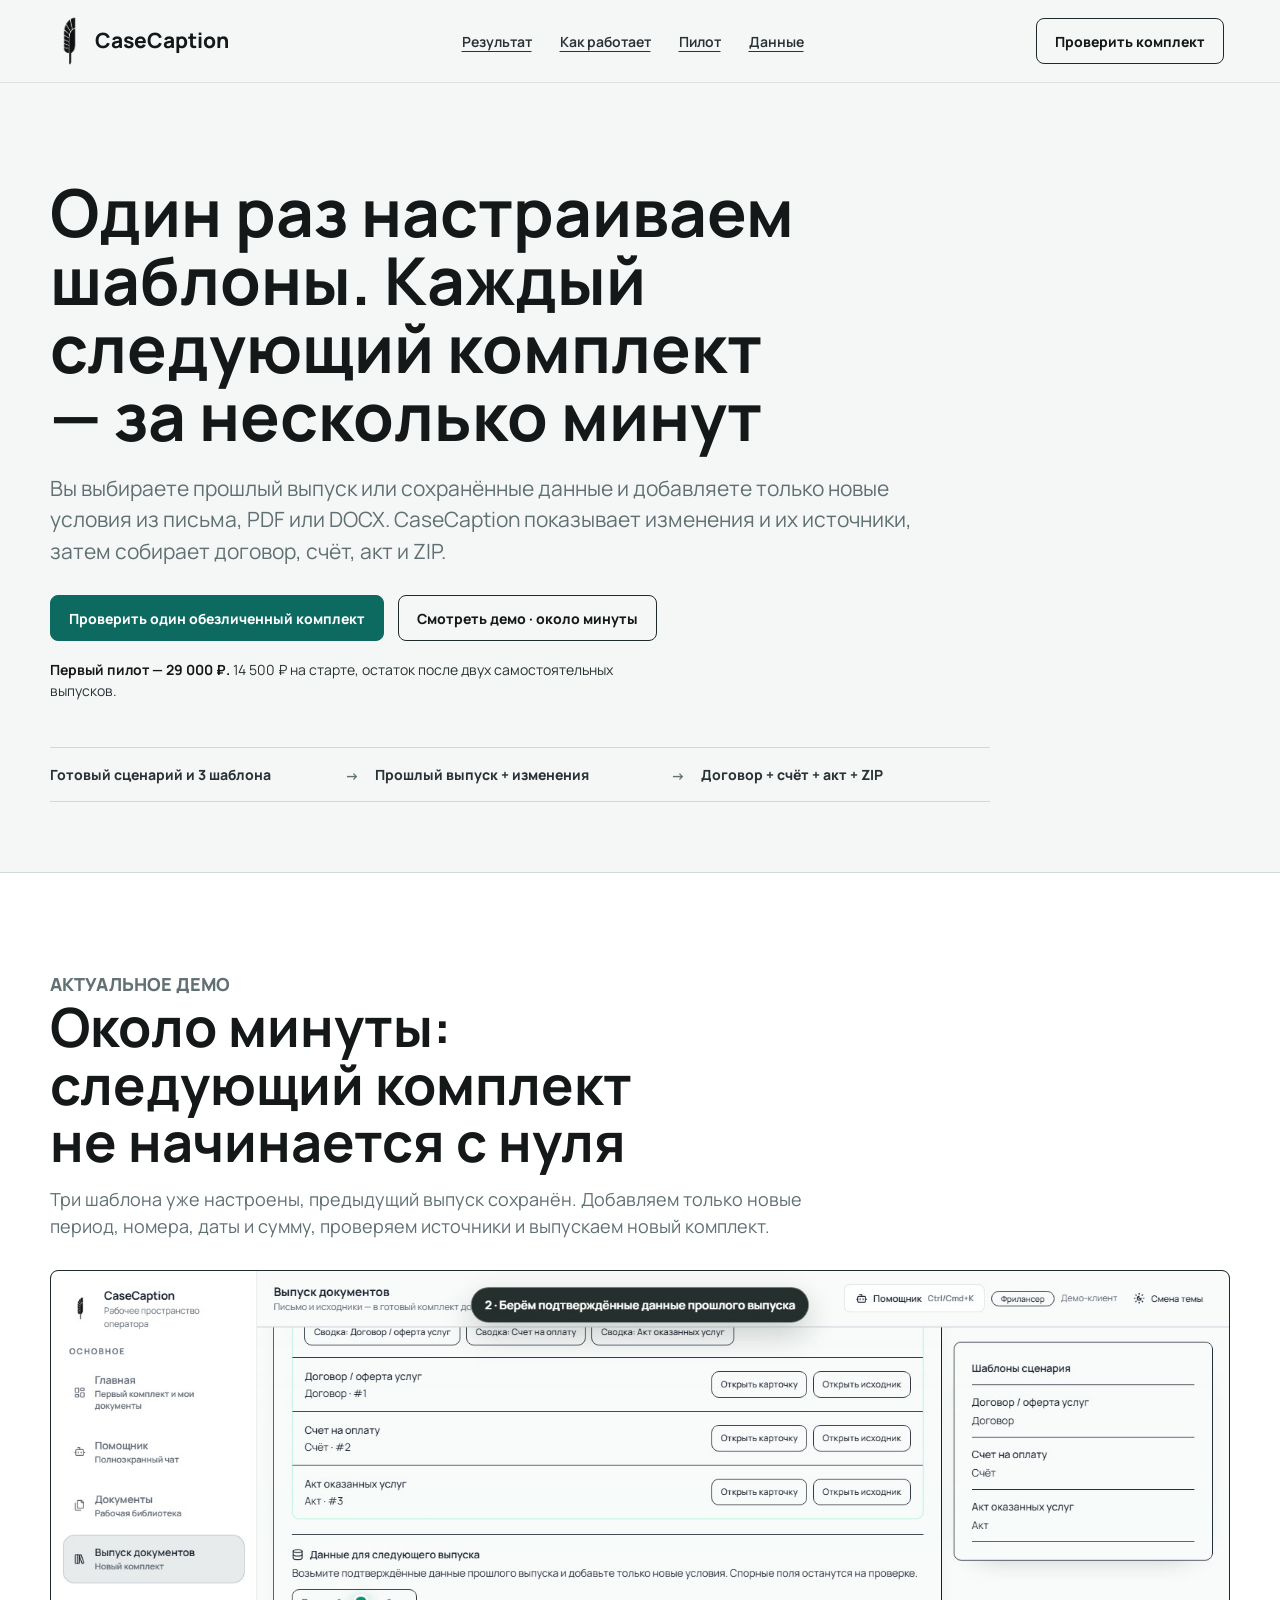
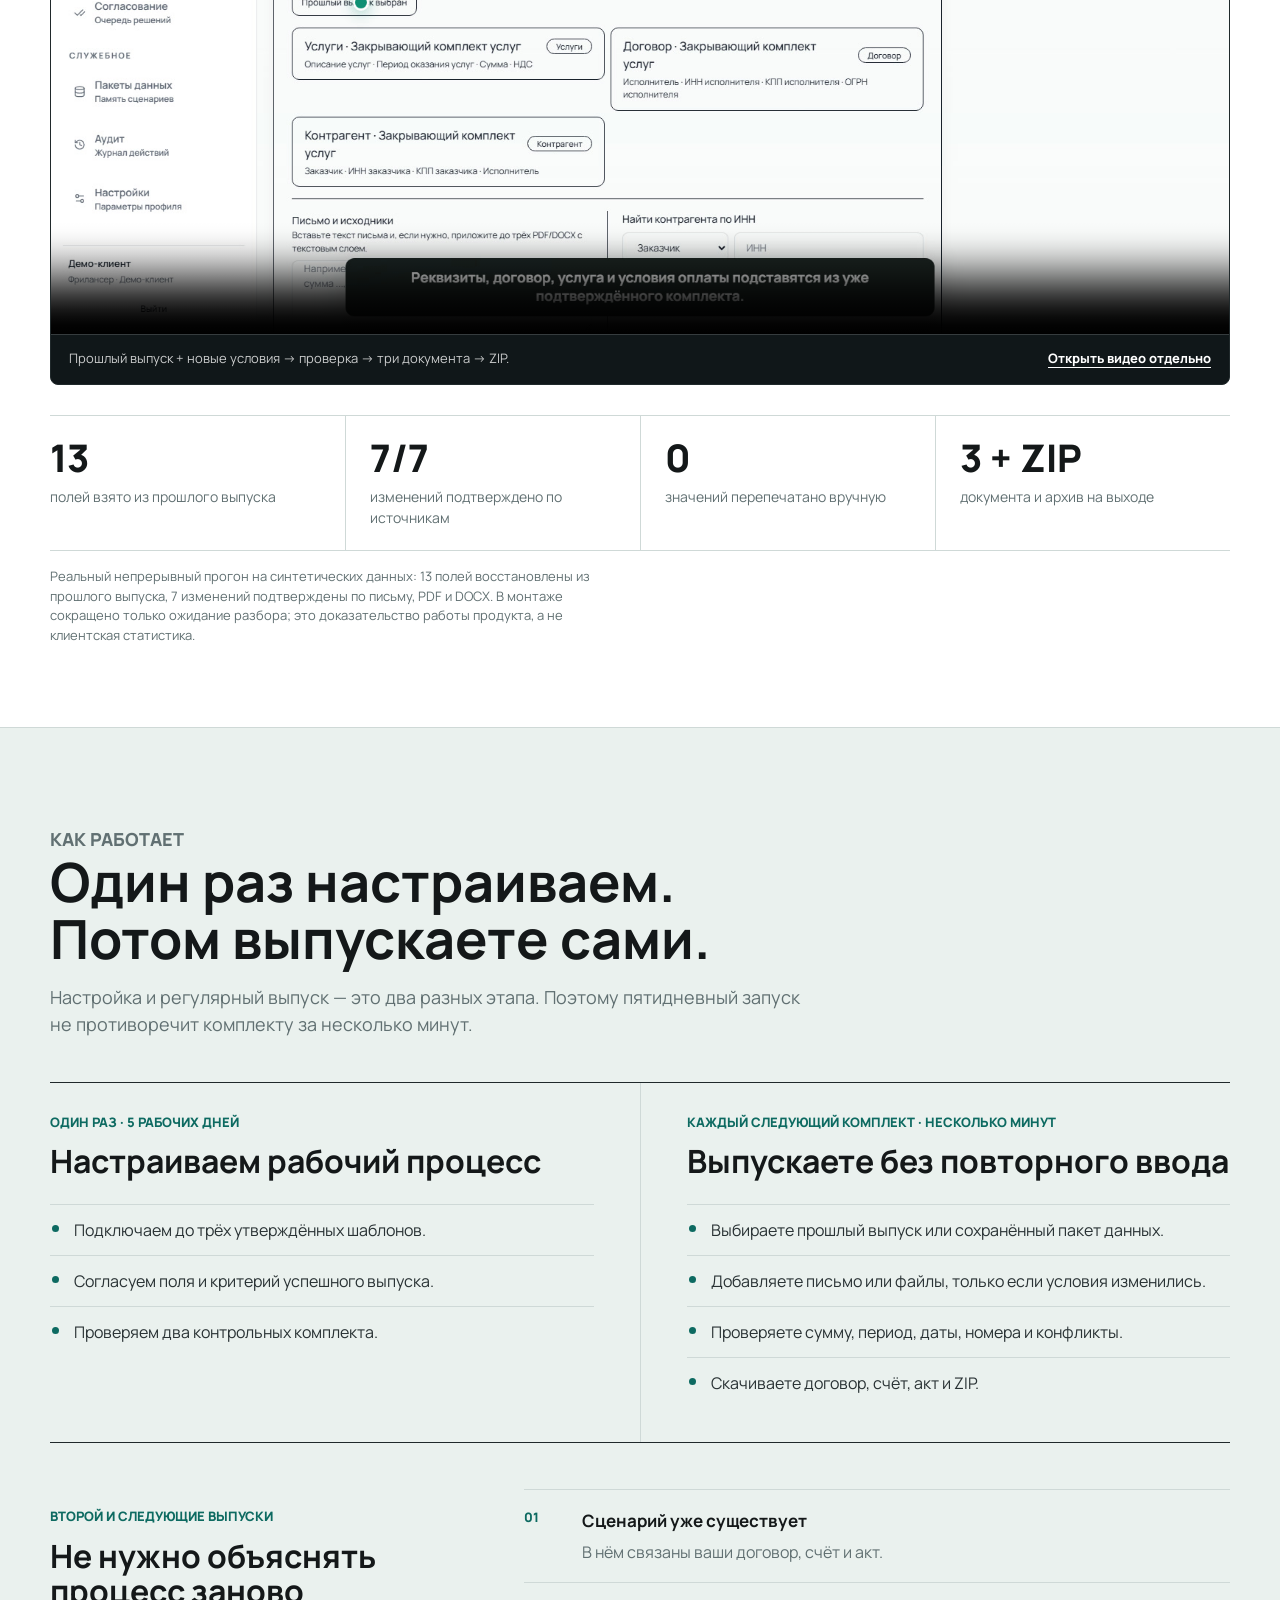
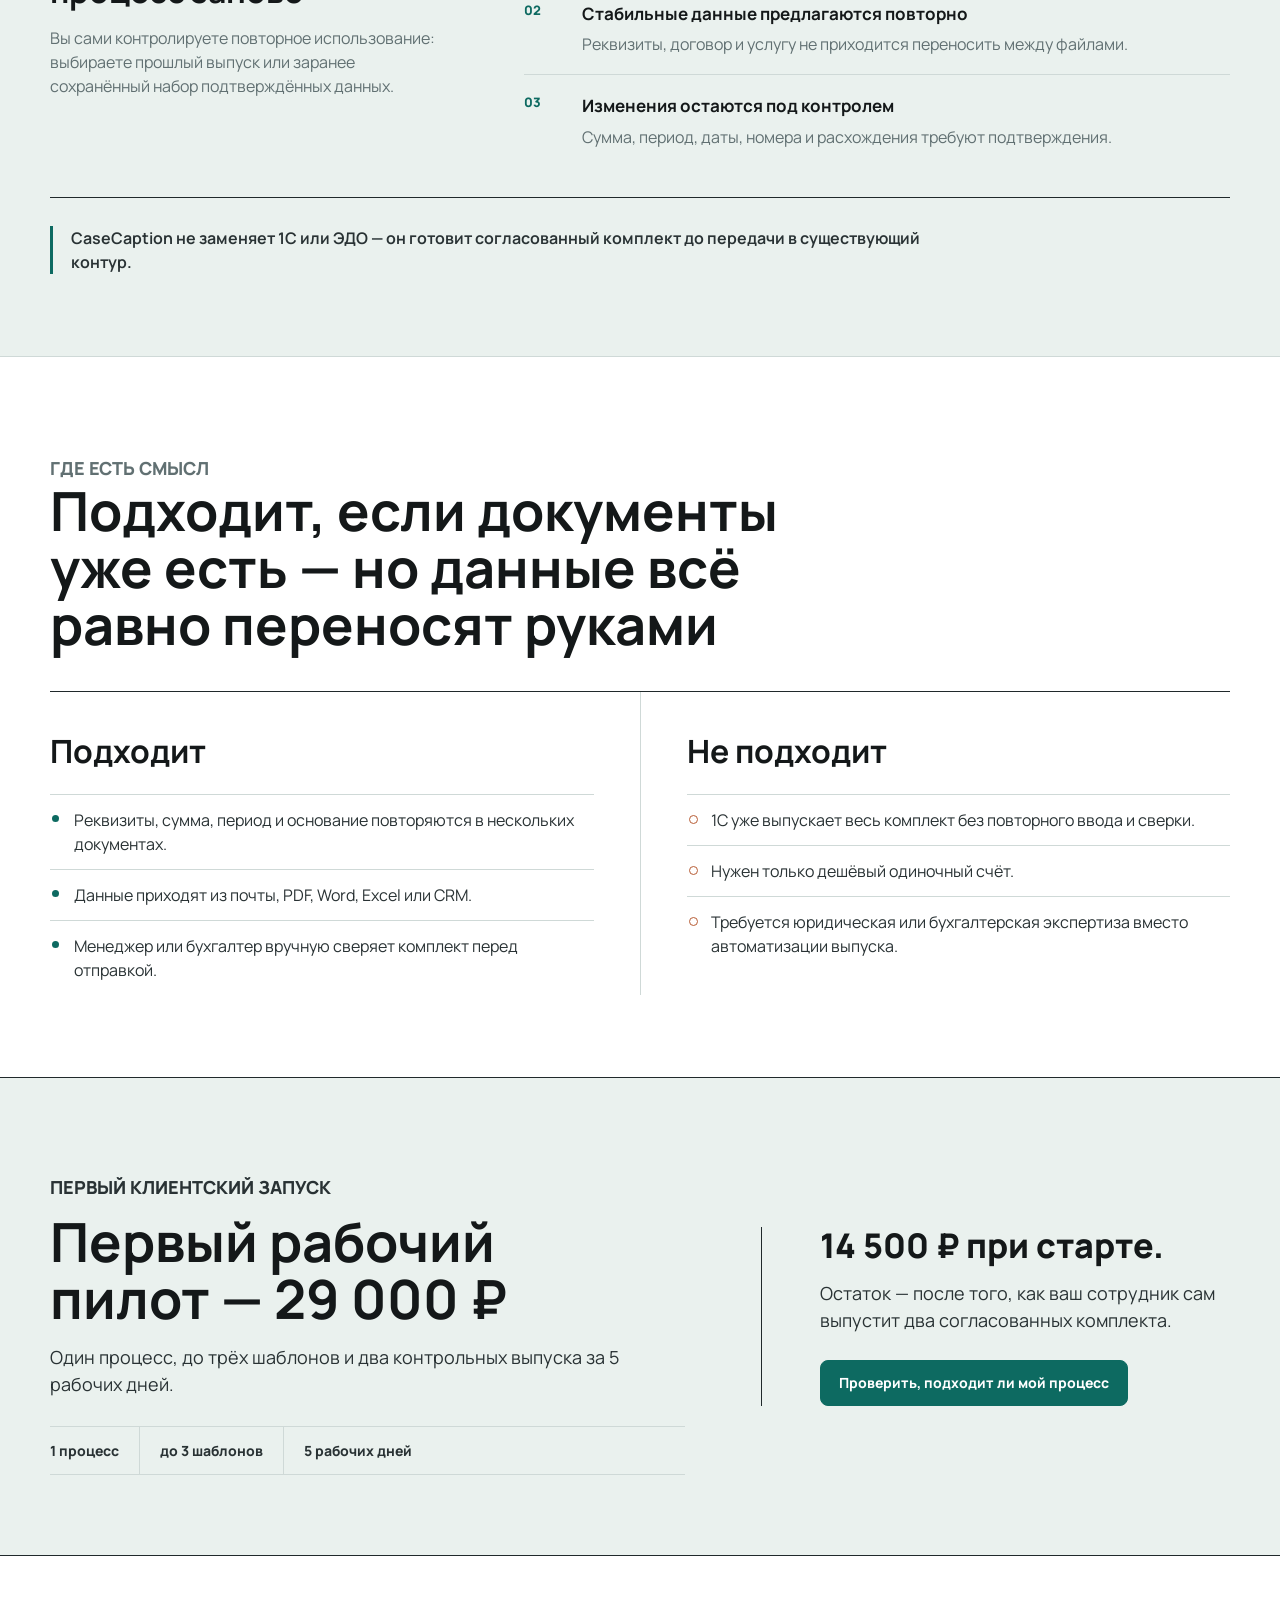
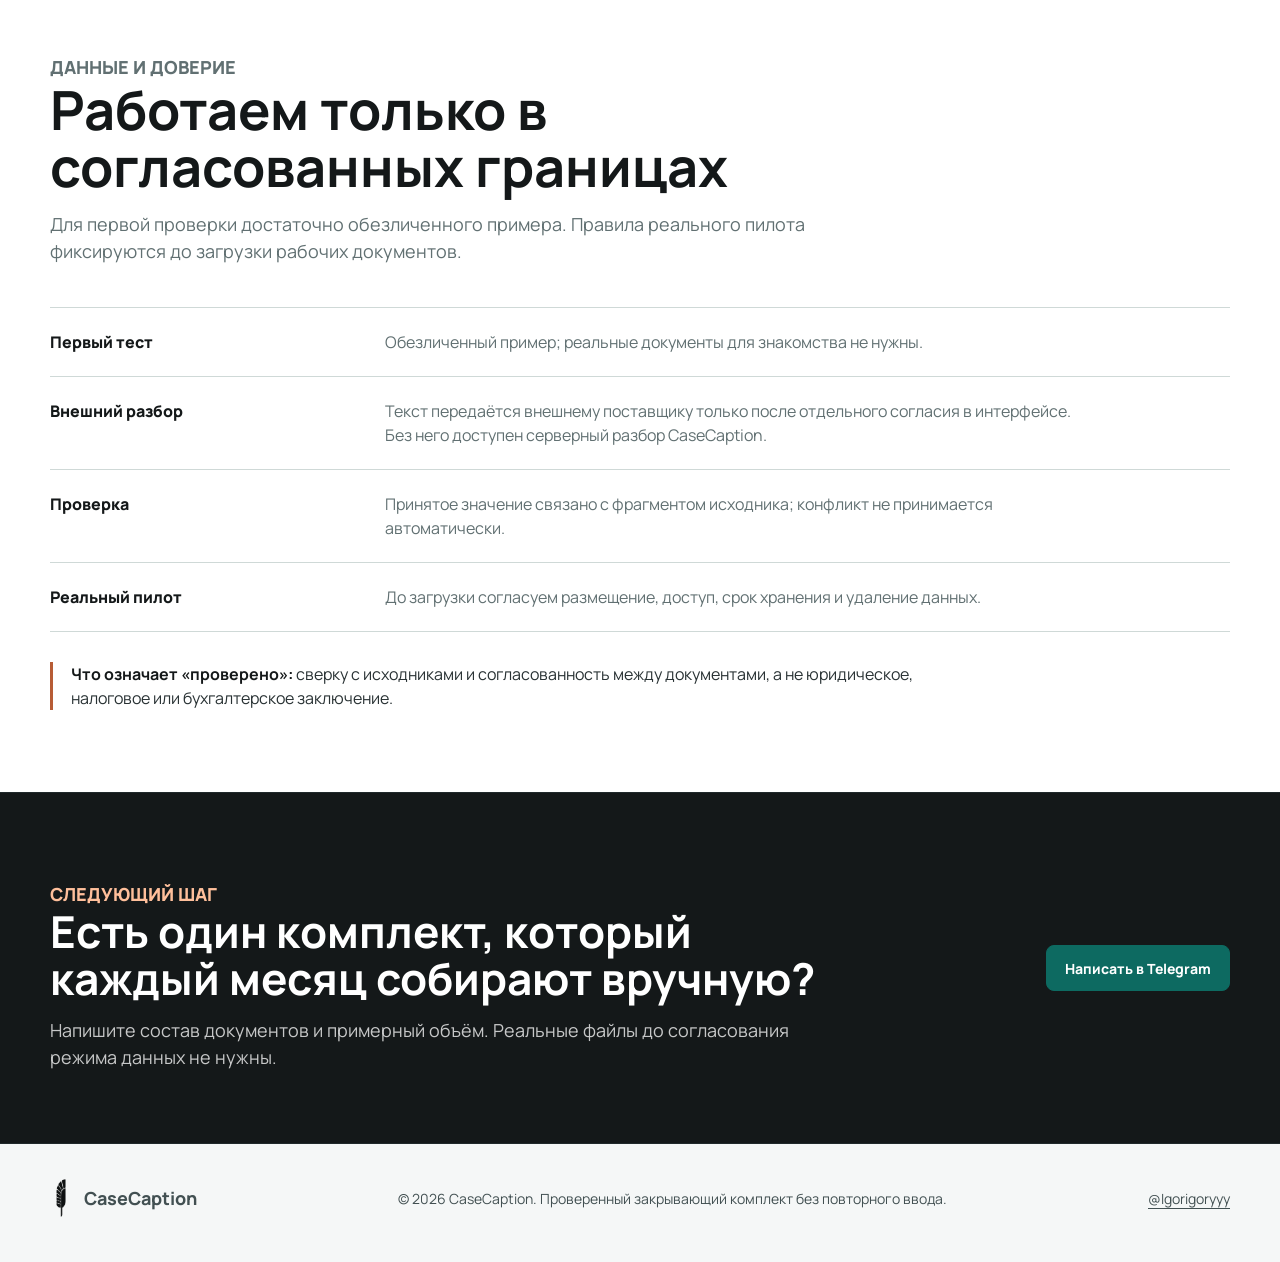
==== commit 068b1039: "Show repeat release in current product demo" ====
--- a/index.html
+++ b/index.html
@@ -3,21 +3,29 @@
   <head>
     <meta charset="utf-8" />
     <meta name="viewport" content="width=device-width, initial-scale=1" />
-    <title>CaseCaption - документные сценарии из одного заполнения</title>
+    <title>CaseCaption — следующий комплект без повторного ввода</title>
     <meta
       name="description"
-      content="CaseCaption помогает SMB и бухгалтерским командам выпускать повторяемые пакеты документов из одного intake: договоры, счета, акты, спецификации и другие шаблоны клиента."
+      content="Один раз настраиваем до трёх шаблонов. Каждый следующий договор, счёт и акт начинается с подтверждённых данных прошлого выпуска, а не с ручного переноса."
     />
-    <meta property="og:title" content="CaseCaption - документные сценарии из одного заполнения" />
+    <meta property="og:title" content="CaseCaption — следующий комплект не начинается с нуля" />
     <meta
       property="og:description"
-      content="Настройте повторяемый набор документов, заполните данные один раз и получите пакет с preview, download, summary и audit trail."
+      content="Выберите прошлый выпуск, добавьте только новые условия и получите согласованные договор, счёт, акт и ZIP."
     />
     <meta property="og:type" content="website" />
+    <meta property="og:locale" content="ru_RU" />
     <meta
       property="og:image"
-      content="https://cataphract450.github.io/casecaption-landing/assets/casecaption-demo-poster.jpg"
+      content="https://cataphract450.github.io/casecaption-landing/assets/casecaption-og-closing-pack-2026-07.jpg"
     />
+    <meta property="og:image:width" content="1200" />
+    <meta property="og:image:height" content="630" />
+    <meta
+      property="og:image:alt"
+      content="CaseCaption: прошлый выпуск и три настроенных шаблона готовы для следующего комплекта"
+    />
+    <meta name="twitter:card" content="summary_large_image" />
     <meta name="theme-color" content="#f5f7f7" />
     <link rel="icon" href="assets/casecaption-logo-transparent.png" />
     <link rel="stylesheet" href="styles.css" />
@@ -31,174 +39,264 @@
         <span>CaseCaption</span>
       </a>
       <nav class="nav-links" aria-label="Разделы страницы">
-        <a href="#product">Продукт</a>
+        <a href="#result">Результат</a>
         <a href="#workflow">Как работает</a>
-        <a href="#demo">Демо</a>
-        <a href="#contact">Контакт</a>
+        <a href="#pilot">Пилот</a>
+        <a href="#data">Данные</a>
       </nav>
       <a class="button button-ghost" href="https://t.me/Igorigoryyy" target="_blank" rel="noopener">
-        Обсудить сценарий
+        Проверить комплект
       </a>
     </header>
 
     <main id="main">
       <section class="hero" aria-labelledby="hero-title">
         <div class="section-shell hero-content">
-          <p class="status-line">CaseCaption для SMB, бухгалтеров и сервисных команд</p>
-          <h1 id="hero-title">Документные сценарии из одного заполнения</h1>
+          <h1 id="hero-title">
+            Один раз настраиваем шаблоны. Каждый следующий комплект — за несколько минут
+          </h1>
           <p class="lead">
-            Клиент сам собирает повторяемый пакет: договор, счет, акт, спецификацию,
-            коммерческое предложение, допсоглашение или другой набор шаблонов.
-            CaseCaption превращает это в один intake, выпуск пакета, preview, download,
-            summary и audit trail.
+            Вы выбираете прошлый выпуск или сохранённые данные и добавляете только новые
+            условия из письма, PDF или DOCX. CaseCaption показывает изменения и их источники,
+            затем собирает договор, счёт, акт и ZIP.
           </p>
           <div class="hero-actions" aria-label="Основные действия">
             <a class="button button-primary" href="https://t.me/Igorigoryyy" target="_blank" rel="noopener">
-              Обсудить свой сценарий
+              Проверить один обезличенный комплект
             </a>
-            <a class="button button-secondary" href="#demo">Смотреть демо</a>
-          </div>
-          <div class="hero-flow" aria-label="Ключевой путь CaseCaption">
-            <span>Сценарий</span>
-            <span>Шаблоны</span>
-            <span>Один intake</span>
-            <span>Пакет документов</span>
-            <span>Проверка и след</span>
-          </div>
-        </div>
-      </section>
-
-      <section id="product" class="band" aria-labelledby="product-title">
+            <a class="button button-secondary" href="#result">Смотреть демо · около минуты</a>
+          </div>
+          <p class="offer-note">
+            <strong>Первый пилот — 29 000 ₽.</strong>
+            14 500 ₽ на старте, остаток после двух самостоятельных выпусков.
+          </p>
+          <ol class="process-line" aria-label="Ключевой путь CaseCaption">
+            <li>Готовый сценарий и 3 шаблона</li>
+            <li>Прошлый выпуск + изменения</li>
+            <li>Договор + счёт + акт + ZIP</li>
+          </ol>
+        </div>
+      </section>
+
+      <section id="result" class="band band-paper" aria-labelledby="result-title">
         <div class="section-shell">
-          <div class="section-heading">
-            <p class="eyebrow">Что это за продукт</p>
-            <h2 id="product-title">Конструктор рабочих документных сценариев</h2>
-            <p>
-              Команда собирает повторяемый процесс в сценарий: выбирает документы,
-              один раз согласует поля и затем выпускает готовый пакет из одной формы.
-            </p>
-          </div>
-
-          <div class="scenario-board" aria-label="Примеры сценариев">
-            <article>
-              <span class="tag">Стартовый сценарий</span>
-              <h3>Закрывающие документы услуг</h3>
-              <p>Договор или оферта, счет, акт, спецификация, summary для бухгалтера.</p>
-            </article>
-            <article>
-              <span class="tag">Продажи</span>
-              <h3>Коммерческий пакет</h3>
-              <p>КП, договор, приложение, допсоглашение и сопроводительные документы.</p>
-            </article>
-            <article>
-              <span class="tag">Операции</span>
-              <h3>Клиентский процесс</h3>
-              <p>Любые утвержденные шаблоны компании, если их нужно выпускать регулярно.</p>
-            </article>
-          </div>
+          <div class="section-heading section-heading-left proof-heading">
+            <p class="eyebrow">Актуальное демо</p>
+            <h2 id="result-title">Около минуты: следующий комплект не начинается с нуля</h2>
+            <p>
+              Три шаблона уже настроены, предыдущий выпуск сохранён. Добавляем только новые
+              период, номера, даты и сумму, проверяем источники и выпускаем новый комплект.
+            </p>
+          </div>
+
+          <figure class="product-frame demo-video-frame">
+            <video
+              controls="controls"
+              playsinline="playsinline"
+              preload="metadata"
+              poster="assets/casecaption-demo-closing-pack-2026-07-poster.jpg"
+              aria-label="Демо CaseCaption: следующий комплект собирается из прошлого выпуска и новых условий"
+            >
+              <source src="assets/casecaption-demo-closing-pack-2026-07.mp4" type="video/mp4" />
+              Ваш браузер не поддерживает встроенное видео.
+              <a href="assets/casecaption-demo-closing-pack-2026-07.mp4">Скачать демо-видео</a>.
+            </video>
+            <figcaption>
+              <span>Прошлый выпуск + новые условия → проверка → три документа → ZIP.</span>
+              <a href="assets/casecaption-demo-closing-pack-2026-07.mp4">Открыть видео отдельно</a>
+            </figcaption>
+          </figure>
+
+          <dl class="proof-facts" aria-label="Результат контрольного прогона">
+            <div>
+              <dt>13</dt>
+              <dd>полей взято из прошлого выпуска</dd>
+            </div>
+            <div>
+              <dt>7/7</dt>
+              <dd>изменений подтверждено по источникам</dd>
+            </div>
+            <div>
+              <dt>0</dt>
+              <dd>значений перепечатано вручную</dd>
+            </div>
+            <div>
+              <dt>3 + ZIP</dt>
+              <dd>документа и архив на выходе</dd>
+            </div>
+          </dl>
+          <p class="proof-note">
+            Реальный непрерывный прогон на синтетических данных: 13 полей восстановлены из
+            прошлого выпуска, 7 изменений подтверждены по письму, PDF и DOCX. В монтаже
+            сокращено только ожидание разбора; это доказательство работы продукта, а не
+            клиентская статистика.
+          </p>
         </div>
       </section>
 
       <section id="workflow" class="band band-soft" aria-labelledby="workflow-title">
         <div class="section-shell">
-          <div class="section-heading">
+          <div class="section-heading section-heading-left">
             <p class="eyebrow">Как работает</p>
-            <h2 id="workflow-title">Один сценарий вместо ручной сборки Word и Excel</h2>
-            <p>
-              На старте мы помогаем настроить первый сценарий, но после настройки клиент
-              сам выпускает документы внутри продукта.
-            </p>
-          </div>
-
-          <ol class="workflow-list">
-            <li>
-              <strong>Выберите документы</strong>
-              <span>Соберите пакет из встроенных или клиентских шаблонов.</span>
-            </li>
-            <li>
-              <strong>Подтвердите поля</strong>
-              <span>CaseCaption предлагает поля, а спорные места остаются на review.</span>
-            </li>
-            <li>
-              <strong>Заполните intake</strong>
-              <span>Данные вводятся один раз и переиспользуются во всем пакете.</span>
-            </li>
-            <li>
-              <strong>Выпустите пакет</strong>
-              <span>Получите документы, preview, download и карточки результатов.</span>
-            </li>
-            <li>
-              <strong>Проверьте расхождения</strong>
-              <span>Ключевые поля сверяются между документами сценария.</span>
-            </li>
-            <li>
-              <strong>Передайте дальше</strong>
-              <span>Бухгалтеру, в 1С, CRM или ЭДО-контур без замены этих систем.</span>
-            </li>
-          </ol>
-        </div>
-      </section>
-
-      <section id="demo" class="band" aria-labelledby="demo-title">
-        <div class="section-shell demo-layout">
+            <h2 id="workflow-title">Один раз настраиваем. Потом выпускаете сами.</h2>
+            <p>
+              Настройка и регулярный выпуск — это два разных этапа. Поэтому пятидневный
+              запуск не противоречит комплекту за несколько минут.
+            </p>
+          </div>
+
+          <div class="timing-split">
+            <section aria-labelledby="setup-once-title">
+              <p class="time-label">Один раз · 5 рабочих дней</p>
+              <h3 id="setup-once-title">Настраиваем рабочий процесс</h3>
+              <ul class="clean-list">
+                <li>Подключаем до трёх утверждённых шаблонов.</li>
+                <li>Согласуем поля и критерий успешного выпуска.</li>
+                <li>Проверяем два контрольных комплекта.</li>
+              </ul>
+            </section>
+            <section aria-labelledby="release-next-title">
+              <p class="time-label">Каждый следующий комплект · несколько минут</p>
+              <h3 id="release-next-title">Выпускаете без повторного ввода</h3>
+              <ul class="clean-list">
+                <li>Выбираете прошлый выпуск или сохранённый пакет данных.</li>
+                <li>Добавляете письмо или файлы, только если условия изменились.</li>
+                <li>Проверяете сумму, период, даты, номера и конфликты.</li>
+                <li>Скачиваете договор, счёт, акт и ZIP.</li>
+              </ul>
+            </section>
+          </div>
+
+          <div class="repeat-ledger" aria-labelledby="repeat-title">
+            <div class="repeat-intro">
+              <p class="time-label">Второй и следующие выпуски</p>
+              <h3 id="repeat-title">Не нужно объяснять процесс заново</h3>
+              <p>
+                Вы сами контролируете повторное использование: выбираете прошлый выпуск
+                или заранее сохранённый набор подтверждённых данных.
+              </p>
+            </div>
+            <ol class="repeat-list">
+              <li>
+                <span>01</span>
+                <div><strong>Сценарий уже существует</strong><p>В нём связаны ваши договор, счёт и акт.</p></div>
+              </li>
+              <li>
+                <span>02</span>
+                <div><strong>Стабильные данные предлагаются повторно</strong><p>Реквизиты, договор и услугу не приходится переносить между файлами.</p></div>
+              </li>
+              <li>
+                <span>03</span>
+                <div><strong>Изменения остаются под контролем</strong><p>Сумма, период, даты, номера и расхождения требуют подтверждения.</p></div>
+              </li>
+            </ol>
+          </div>
+
+          <p class="system-note">
+            CaseCaption не заменяет 1С или ЭДО — он готовит согласованный комплект до
+            передачи в существующий контур.
+          </p>
+        </div>
+      </section>
+
+      <section class="band band-paper" aria-labelledby="fit-title">
+        <div class="section-shell">
           <div class="section-heading section-heading-left">
-            <p class="eyebrow">Демо продукта</p>
-            <h2 id="demo-title">Пакет документов собирается на экране</h2>
-            <p>
-              В записи показан чистый путь: выбрать шаблоны, сформировать пакет, заполнить
-              общий intake, выпустить документы и открыть карточки результата.
-            </p>
-            <ul class="plain-list">
-              <li>Пример использует закрывающий пакет услуг, но механика не привязана к нему.</li>
-              <li>Пользователь сам выбирает состав пакета и запускает выпуск.</li>
-              <li>На выходе видно несколько документов, preview/download и рабочий след.</li>
+            <p class="eyebrow">Где есть смысл</p>
+            <h2 id="fit-title">Подходит, если документы уже есть — но данные всё равно переносят руками</h2>
+          </div>
+
+          <div class="fit-grid">
+            <section aria-labelledby="fit-yes-title">
+              <h3 id="fit-yes-title">Подходит</h3>
+              <ul class="clean-list">
+                <li>Реквизиты, сумма, период и основание повторяются в нескольких документах.</li>
+                <li>Данные приходят из почты, PDF, Word, Excel или CRM.</li>
+                <li>Менеджер или бухгалтер вручную сверяет комплект перед отправкой.</li>
+              </ul>
+            </section>
+            <section aria-labelledby="fit-no-title">
+              <h3 id="fit-no-title">Не подходит</h3>
+              <ul class="clean-list">
+                <li>1С уже выпускает весь комплект без повторного ввода и сверки.</li>
+                <li>Нужен только дешёвый одиночный счёт.</li>
+                <li>Требуется юридическая или бухгалтерская экспертиза вместо автоматизации выпуска.</li>
+              </ul>
+            </section>
+          </div>
+        </div>
+      </section>
+
+      <section id="pilot" class="pilot-band" aria-labelledby="pilot-title">
+        <div class="section-shell pilot-layout">
+          <div>
+            <p class="eyebrow">Первый клиентский запуск</p>
+            <h2 id="pilot-title">Первый рабочий пилот — 29 000 ₽</h2>
+            <p>
+              Один процесс, до трёх шаблонов и два контрольных выпуска за 5 рабочих дней.
+            </p>
+            <ul class="pilot-meta" aria-label="Состав пилота">
+              <li>1 процесс</li>
+              <li>до 3 шаблонов</li>
+              <li>5 рабочих дней</li>
             </ul>
-            <a class="text-link" href="assets/casecaption-demo-workspace.mp4">Открыть видео отдельно</a>
-          </div>
-
-          <figure class="product-frame demo-video-frame">
-            <video
-              controls
-              playsinline
-              preload="metadata"
-              poster="assets/casecaption-demo-poster.jpg"
-              aria-label="Демо CaseCaption: настройка и выпуск пакета документов"
-            >
-              <source src="assets/casecaption-demo-workspace.mp4" type="video/mp4" />
-              Ваш браузер не поддерживает встроенное видео.
-              <a href="assets/casecaption-demo-workspace.mp4">Скачать демо-видео</a>.
-            </video>
-            <figcaption>4 минуты: сценарий, intake, выпуск пакета и карточки документов.</figcaption>
-          </figure>
-        </div>
-      </section>
-
-      <section class="band band-soft" aria-labelledby="why-title">
-        <div class="section-shell why-layout">
-          <div>
-            <p class="eyebrow">Почему не 1С, CRM или ЭДО</p>
-            <h2 id="why-title">CaseCaption закрывает участок до передачи в учетные системы</h2>
-            <p>
-              Большинство компаний уже живет в 1С, Excel, CRM и ЭДО. Проблема часто раньше:
-              данные расходятся между файлами, менеджеры пересобирают документы руками,
-              бухгалтер получает неполный комплект.
-            </p>
-          </div>
-
-          <div class="comparison-list" aria-label="Отличия CaseCaption">
-            <article>
-              <h3>Не заменяем учет</h3>
-              <p>Подготавливаем пакет и сводку, которую можно передать бухгалтеру или в существующий контур.</p>
-            </article>
-            <article>
-              <h3>Не продаем “любой DOCX без проверки”</h3>
-              <p>Загруженные шаблоны требуют setup-review; после подтверждения сценарий используется повторно.</p>
-            </article>
-            <article>
-              <h3>Не ручная услуга</h3>
-              <p>Помогаем настроить первый сценарий, но регулярный выпуск идет внутри продукта силами клиента.</p>
-            </article>
-          </div>
+          </div>
+          <div class="pilot-payment">
+            <p class="payment-lead">14 500 ₽ при старте.</p>
+            <p>
+              Остаток — после того, как ваш сотрудник сам выпустит два согласованных
+              комплекта.
+            </p>
+            <a class="button button-primary" href="https://t.me/Igorigoryyy" target="_blank" rel="noopener">
+              Проверить, подходит ли мой процесс
+            </a>
+          </div>
+        </div>
+      </section>
+
+      <section id="data" class="band band-paper" aria-labelledby="data-title">
+        <div class="section-shell">
+          <div class="section-heading section-heading-left">
+            <p class="eyebrow">Данные и доверие</p>
+            <h2 id="data-title">Работаем только в согласованных границах</h2>
+            <p>
+              Для первой проверки достаточно обезличенного примера. Правила реального
+              пилота фиксируются до загрузки рабочих документов.
+            </p>
+          </div>
+
+          <dl class="trust-list">
+            <div>
+              <dt>Первый тест</dt>
+              <dd>Обезличенный пример; реальные документы для знакомства не нужны.</dd>
+            </div>
+            <div>
+              <dt>Внешний разбор</dt>
+              <dd>
+                Текст передаётся внешнему поставщику только после отдельного согласия
+                в интерфейсе. Без него доступен серверный разбор CaseCaption.
+              </dd>
+            </div>
+            <div>
+              <dt>Проверка</dt>
+              <dd>
+                Принятое значение связано с фрагментом исходника; конфликт не принимается
+                автоматически.
+              </dd>
+            </div>
+            <div>
+              <dt>Реальный пилот</dt>
+              <dd>
+                До загрузки согласуем размещение, доступ, срок хранения и удаление данных.
+              </dd>
+            </div>
+          </dl>
+
+          <p class="boundary-note">
+            <strong>Что означает «проверено»:</strong>
+            сверку с исходниками и согласованность между документами, а не юридическое,
+            налоговое или бухгалтерское заключение.
+          </p>
         </div>
       </section>
 
@@ -206,10 +304,10 @@
         <div class="section-shell final-cta-inner">
           <div>
             <p class="eyebrow">Следующий шаг</p>
-            <h2 id="contact-title">Покажите один процесс, где документы повторяются и болят</h2>
-            <p>
-              На первом разговоре достаточно понять: какие документы входят в пакет,
-              где сейчас лежат данные, сколько комплектов в месяц и где возникают ошибки.
+            <h2 id="contact-title">Есть один комплект, который каждый месяц собирают вручную?</h2>
+            <p>
+              Напишите состав документов и примерный объём. Реальные файлы до согласования
+              режима данных не нужны.
             </p>
           </div>
           <a class="button button-primary" href="https://t.me/Igorigoryyy" target="_blank" rel="noopener">
@@ -224,7 +322,7 @@
         <img src="assets/casecaption-logo-mark.png" alt="" />
         <span>CaseCaption</span>
       </a>
-      <p>© 2026 CaseCaption. Документные сценарии, один intake и выпуск пакетов.</p>
+      <p>© 2026 CaseCaption. Проверенный закрывающий комплект без повторного ввода.</p>
       <a href="https://t.me/Igorigoryyy" target="_blank" rel="noopener">@Igorigoryyy</a>
     </footer>
   </body>
--- a/styles.css
+++ b/styles.css
@@ -14,6 +14,7 @@
   --accent-warm: #b75c35;
   --radius: 8px;
   --max: 1180px;
+  --copy-max: 70ch;
 }
 
 * {
@@ -39,6 +40,13 @@
 
 a {
   color: inherit;
+}
+
+a:focus-visible,
+button:focus-visible,
+video:focus-visible {
+  outline: 3px solid #f0a47b;
+  outline-offset: 4px;
 }
 
 img,
@@ -111,7 +119,6 @@
 }
 
 .nav-links a,
-.text-link,
 .site-footer a {
   text-underline-offset: 4px;
 }
@@ -181,14 +188,13 @@
 
 .hero-content {
   display: flex;
-  min-height: min(690px, calc(100svh - 72px));
+  min-height: min(570px, calc(100svh - 72px));
   flex-direction: column;
   justify-content: center;
-  padding: clamp(72px, 10vw, 122px) 0 clamp(54px, 7vw, 88px);
+  padding: clamp(66px, 8vw, 96px) 0 clamp(42px, 6vw, 70px);
   color: var(--ink);
 }
 
-.status-line,
 .eyebrow {
   margin: 0 0 14px;
   color: var(--accent-warm);
@@ -198,23 +204,20 @@
   text-transform: uppercase;
 }
 
-.hero .status-line {
-  color: var(--accent-warm);
-}
-
 .hero h1 {
-  max-width: 820px;
+  max-width: 970px;
   margin: 0;
   overflow-wrap: break-word;
-  font-size: clamp(42px, 6.4vw, 78px);
-  line-height: 1.01;
+  font-size: clamp(42px, 5.5vw, 66px);
+  line-height: 1.03;
+  text-wrap: balance;
 }
 
 .lead {
-  max-width: 760px;
+  max-width: var(--copy-max);
   margin: 22px 0 0;
   color: var(--muted);
-  font-size: clamp(18px, 2.1vw, 22px);
+  font-size: clamp(18px, 2vw, 21px);
 }
 
 .hero-actions {
@@ -224,31 +227,54 @@
   margin-top: 28px;
 }
 
-.hero-flow {
-  display: grid;
-  grid-template-columns: repeat(5, minmax(0, 1fr));
-  gap: 1px;
-  width: min(100%, 960px);
-  margin-top: clamp(34px, 5vw, 58px);
-  border: 1px solid var(--line-soft);
-  border-radius: var(--radius);
-  background: var(--line-soft);
-  overflow: hidden;
-}
-
-.hero-flow span {
-  min-height: 72px;
+.offer-note {
+  max-width: var(--copy-max);
+  margin: 18px 0 0;
+  color: var(--ink-soft);
+  font-size: 14px;
+}
+
+.offer-note strong {
+  color: var(--ink);
+}
+
+.process-line {
   display: flex;
+  width: min(100%, 940px);
   align-items: center;
-  padding: 16px;
-  background: var(--paper);
+  gap: 0;
+  margin: clamp(30px, 4vw, 46px) 0 0;
+  border-top: 1px solid var(--line-soft);
+  border-bottom: 1px solid var(--line-soft);
+  padding: 0;
+  list-style: none;
+}
+
+.process-line li {
+  position: relative;
+  flex: 1 1 0;
+  min-width: 0;
+  padding: 16px 36px 16px 0;
   color: var(--ink-soft);
   font-size: 14px;
   font-weight: 760;
 }
 
+.process-line li:not(:last-child)::after {
+  position: absolute;
+  top: 50%;
+  right: 16px;
+  color: var(--muted);
+  content: "→";
+  transform: translateY(-50%);
+}
+
+.process-line li:last-child {
+  padding-right: 0;
+}
+
 .band {
-  padding: clamp(58px, 8vw, 96px) 0;
+  padding: clamp(58px, 7vw, 82px) 0;
 }
 
 .band-soft {
@@ -256,10 +282,14 @@
   background: var(--paper-soft);
 }
 
+.band-paper {
+  background: var(--paper);
+}
+
 .section-heading {
-  max-width: 800px;
-  margin: 0 auto 42px;
-  text-align: center;
+  max-width: 840px;
+  margin: 0 0 38px;
+  text-align: left;
 }
 
 .section-heading-left {
@@ -268,115 +298,209 @@
 }
 
 .section-heading h2,
-.why-layout h2,
+.pilot-band h2,
 .final-cta h2 {
   margin: 0;
-  font-size: clamp(32px, 4.9vw, 56px);
-  line-height: 1.04;
+  font-size: clamp(32px, 4.5vw, 54px);
+  line-height: 1.06;
+  text-wrap: balance;
 }
 
 .section-heading p,
-.why-layout p,
+.pilot-band p,
 .final-cta p {
+  max-width: var(--copy-max);
   margin: 16px 0 0;
   color: var(--muted);
   font-size: 18px;
 }
 
-.scenario-board {
+.proof-heading {
+  margin-bottom: 30px;
+}
+
+.proof-facts {
   display: grid;
-  grid-template-columns: repeat(3, minmax(0, 1fr));
-  gap: 18px;
-}
-
-.scenario-board article,
-.comparison-list article {
-  border: 1.5px solid var(--line-soft);
-  border-radius: var(--radius);
-  background: var(--paper);
-  padding: 26px;
-}
-
-.scenario-board article {
-  min-height: 220px;
-}
-
-.tag {
-  display: inline-flex;
-  width: fit-content;
-  border: 1px solid rgba(13, 106, 97, 0.24);
-  border-radius: 999px;
-  background: rgba(13, 106, 97, 0.08);
-  padding: 5px 9px;
+  grid-template-columns: repeat(4, minmax(0, 1fr));
+  margin: 30px 0 0;
+  border-top: 1px solid var(--line-soft);
+  border-bottom: 1px solid var(--line-soft);
+  padding: 0;
+}
+
+.proof-facts > div {
+  min-width: 0;
+  padding: 22px 24px;
+}
+
+.proof-facts > div:first-child {
+  padding-left: 0;
+}
+
+.proof-facts > div:last-child {
+  padding-right: 0;
+}
+
+.proof-facts > div + div {
+  border-left: 1px solid var(--line-soft);
+}
+
+.proof-facts dt {
+  color: var(--ink);
+  font-size: clamp(26px, 3vw, 38px);
+  font-weight: 820;
+  line-height: 1;
+}
+
+.proof-facts dd {
+  margin: 10px 0 0;
+  color: var(--muted);
+  font-size: 14px;
+}
+
+.proof-note {
+  max-width: var(--copy-max);
+  margin: 16px 0 0;
+  color: var(--muted);
+  font-size: 13px;
+}
+
+.timing-split {
+  display: grid;
+  grid-template-columns: repeat(2, minmax(0, 1fr));
+  margin-top: 44px;
+  border-top: 1.5px solid var(--line);
+  border-bottom: 1.5px solid var(--line);
+}
+
+.timing-split > section {
+  padding: 30px clamp(24px, 4vw, 46px) 34px 0;
+}
+
+.timing-split > section + section {
+  border-left: 1px solid var(--line-soft);
+  padding-right: 0;
+  padding-left: clamp(24px, 4vw, 46px);
+}
+
+.time-label {
+  margin: 0;
   color: var(--accent);
-  font-size: 12px;
+  font-size: 13px;
   font-weight: 820;
   text-transform: uppercase;
 }
 
-.scenario-board h3,
-.comparison-list h3 {
-  margin: 20px 0 0;
-  font-size: 24px;
-  line-height: 1.1;
-}
-
-.scenario-board p,
-.comparison-list p {
-  margin: 14px 0 0;
+.timing-split h3,
+.fit-grid h3,
+.repeat-ledger h3 {
+  margin: 12px 0 0;
+  font-size: clamp(23px, 2.7vw, 32px);
+  line-height: 1.12;
+}
+
+.repeat-ledger {
+  display: grid;
+  grid-template-columns: minmax(250px, 0.72fr) minmax(0, 1.28fr);
+  gap: clamp(32px, 6vw, 84px);
+  margin-top: 34px;
+  border-bottom: 1.5px solid var(--line);
+  padding: 12px 0 30px;
+}
+
+.repeat-intro {
+  padding-top: 18px;
+}
+
+.repeat-intro p:last-child {
+  margin: 16px 0 0;
   color: var(--muted);
 }
 
-.workflow-list {
-  display: grid;
-  grid-template-columns: repeat(auto-fit, minmax(180px, 1fr));
-  gap: 14px;
+.repeat-list {
   margin: 0;
   padding: 0;
   list-style: none;
-  counter-reset: step;
-}
-
-.workflow-list li {
-  min-height: 188px;
-  border: 1.5px solid var(--line-soft);
-  border-radius: var(--radius);
-  background: var(--paper);
-  padding: 20px;
-  counter-increment: step;
-}
-
-.workflow-list li::before {
-  display: inline-flex;
-  width: 34px;
-  height: 34px;
-  align-items: center;
-  justify-content: center;
-  border: 1.5px solid var(--line);
-  border-radius: var(--radius);
-  margin-bottom: 24px;
-  content: counter(step);
-  font-weight: 760;
-}
-
-.workflow-list strong {
+}
+
+.repeat-list li {
+  display: grid;
+  grid-template-columns: 42px minmax(0, 1fr);
+  gap: 16px;
+  border-top: 1px solid var(--line-soft);
+  padding: 18px 0;
+}
+
+.repeat-list li > span {
+  color: var(--accent);
+  font-size: 13px;
+  font-weight: 820;
+}
+
+.repeat-list strong {
   display: block;
-  font-size: 18px;
-}
-
-.workflow-list span {
-  display: block;
-  margin-top: 8px;
+  color: var(--ink);
+  font-size: 17px;
+}
+
+.repeat-list p {
+  margin: 6px 0 0;
   color: var(--muted);
-  font-size: 14px;
-}
-
-.demo-layout,
-.why-layout {
+}
+
+.clean-list {
+  margin: 24px 0 0;
+  padding: 0;
+  color: var(--ink-soft);
+  list-style: none;
+}
+
+.clean-list li {
+  position: relative;
+  padding: 13px 0 13px 24px;
+  border-top: 1px solid var(--line-soft);
+}
+
+.clean-list li::before {
+  position: absolute;
+  top: 20px;
+  left: 2px;
+  width: 7px;
+  height: 7px;
+  border-radius: 50%;
+  background: var(--accent);
+  content: "";
+}
+
+.system-note {
+  max-width: 900px;
+  margin: 28px 0 0;
+  border-left: 3px solid var(--accent);
+  padding-left: 18px;
+  color: var(--ink-soft);
+  font-weight: 650;
+}
+
+.fit-grid {
   display: grid;
-  grid-template-columns: minmax(280px, 0.8fr) minmax(420px, 1.2fr);
-  gap: clamp(30px, 5vw, 64px);
-  align-items: center;
+  grid-template-columns: repeat(2, minmax(0, 1fr));
+  margin-top: 38px;
+  border-top: 1.5px solid var(--line);
+}
+
+.fit-grid > section {
+  padding: 30px clamp(24px, 4vw, 46px) 0 0;
+}
+
+.fit-grid > section + section {
+  border-left: 1px solid var(--line-soft);
+  padding-right: 0;
+  padding-left: clamp(24px, 4vw, 46px);
+}
+
+.fit-grid > section:last-child .clean-list li::before {
+  border: 1.5px solid var(--accent-warm);
+  background: transparent;
 }
 
 .product-frame {
@@ -394,44 +518,125 @@
 }
 
 .demo-video-frame figcaption {
+  display: flex;
+  align-items: center;
+  justify-content: space-between;
+  gap: 18px;
   border-top: 1px solid rgba(255, 255, 255, 0.16);
   padding: 14px 18px 16px;
   color: rgba(255, 255, 255, 0.78);
   font-size: 13px;
 }
 
-.plain-list {
-  margin: 24px 0 0;
+.demo-video-frame figcaption a {
+  flex: 0 0 auto;
+  color: #ffffff;
+  font-weight: 760;
+  text-underline-offset: 4px;
+}
+
+.pilot-band {
+  border-block: 1.5px solid var(--line);
+  background: var(--paper-soft);
+  padding: clamp(52px, 7vw, 80px) 0;
+}
+
+.pilot-layout {
+  display: grid;
+  grid-template-columns: minmax(0, 1.15fr) minmax(320px, 0.85fr);
+  gap: clamp(34px, 6vw, 76px);
+  align-items: center;
+}
+
+.pilot-band .eyebrow {
+  margin-bottom: 12px;
+}
+
+.pilot-band h2 {
+  max-width: 760px;
+}
+
+.pilot-band p {
+  color: var(--ink-soft);
+}
+
+.pilot-meta {
+  display: flex;
+  flex-wrap: wrap;
+  gap: 0;
+  margin: 28px 0 0;
+  border-top: 1px solid var(--line-soft);
+  border-bottom: 1px solid var(--line-soft);
   padding: 0;
   color: var(--ink-soft);
+  font-size: 14px;
+  font-weight: 760;
   list-style: none;
 }
 
-.plain-list li {
-  position: relative;
-  padding-left: 24px;
-  margin-top: 12px;
-}
-
-.plain-list li::before {
-  position: absolute;
-  top: 0;
-  left: 0;
-  color: var(--accent);
-  content: "✓";
-  font-weight: 800;
-}
-
-.text-link {
-  display: inline-flex;
-  margin-top: 24px;
-  color: var(--accent);
-  font-weight: 760;
-}
-
-.comparison-list {
+.pilot-meta li {
+  padding: 13px 20px;
+}
+
+.pilot-meta li:first-child {
+  padding-left: 0;
+}
+
+.pilot-meta li + li {
+  border-left: 1px solid var(--line-soft);
+}
+
+.pilot-payment {
+  border-left: 1.5px solid var(--line);
+  padding-left: clamp(28px, 5vw, 58px);
+}
+
+.pilot-payment .payment-lead {
+  margin: 0;
+  color: var(--ink);
+  font-size: clamp(25px, 3vw, 34px);
+  font-weight: 820;
+  line-height: 1.1;
+}
+
+.pilot-payment .button {
+  margin-top: 26px;
+}
+
+.trust-list {
+  margin: 42px 0 0;
+  border-bottom: 1px solid var(--line-soft);
+}
+
+.trust-list > div {
   display: grid;
-  gap: 14px;
+  grid-template-columns: minmax(150px, 0.32fr) minmax(0, 1fr);
+  gap: clamp(24px, 5vw, 70px);
+  border-top: 1px solid var(--line-soft);
+  padding: 22px 0;
+}
+
+.trust-list dt {
+  color: var(--ink);
+  font-weight: 820;
+}
+
+.trust-list dd {
+  max-width: var(--copy-max);
+  margin: 0;
+  color: var(--muted);
+}
+
+.boundary-note {
+  max-width: 920px;
+  margin: 30px 0 0;
+  border-left: 3px solid var(--accent-warm);
+  padding-left: 18px;
+  color: var(--ink-soft);
+}
+
+.boundary-note strong {
+  color: var(--ink);
 }
 
 .final-cta {
@@ -496,10 +701,38 @@
     min-height: auto;
   }
 
-  .scenario-board,
-  .demo-layout,
-  .why-layout {
+  .pilot-layout {
     grid-template-columns: 1fr;
+  }
+
+  .pilot-payment {
+    border-top: 1.5px solid var(--line);
+    border-left: 0;
+    padding-top: 30px;
+    padding-left: 0;
+  }
+
+  .proof-facts {
+    grid-template-columns: repeat(2, minmax(0, 1fr));
+  }
+
+  .proof-facts > div,
+  .proof-facts > div:first-child,
+  .proof-facts > div:last-child {
+    padding: 22px 24px;
+  }
+
+  .proof-facts > div:nth-child(odd) {
+    border-left: 0;
+    padding-left: 0;
+  }
+
+  .proof-facts > div:nth-child(even) {
+    padding-right: 0;
+  }
+
+  .proof-facts > div:nth-child(n + 3) {
+    border-top: 1px solid var(--line-soft);
   }
 
   .final-cta-inner,
@@ -509,61 +742,167 @@
   }
 }
 
-@media (max-width: 640px) {
+@media (max-width: 760px) {
   .section-shell {
     width: min(100% - 24px, var(--max));
   }
 
   .site-header {
+    flex-wrap: nowrap;
+    gap: 14px;
     padding: 16px 14px;
   }
 
-  .site-header .button,
-  .hero-actions .button {
-    width: 100%;
+  .site-header .brand {
+    gap: 8px;
+    font-size: 18px;
   }
 
   .nav-links {
-    font-size: 13px;
+    display: none;
+  }
+
+  .site-header .button {
+    min-height: 42px;
+    margin-left: auto;
+    padding-inline: 12px;
+    font-size: 12px;
   }
 
   .hero-content {
     min-height: auto;
-    padding-block: 30px 24px;
+    padding-block: 46px 32px;
   }
 
   .hero h1 {
-    font-size: 32px;
+    font-size: clamp(32px, 9vw, 40px);
   }
 
   .lead {
     margin-top: 16px;
-    font-size: 15px;
+    font-size: 16px;
   }
 
   .hero-actions {
     margin-top: 20px;
   }
 
-  .hero-flow {
-    display: grid;
+  .hero-actions .button,
+  .final-cta .button {
+    width: 100%;
+  }
+
+  .offer-note {
+    line-height: 1.55;
+  }
+
+  .process-line {
+    display: block;
+    margin-top: 24px;
+  }
+
+  .process-line li,
+  .process-line li:last-child {
+    padding: 12px 28px 12px 0;
+  }
+
+  .process-line li + li {
+    border-top: 1px solid var(--line-soft);
+  }
+
+  .process-line li:not(:last-child)::after {
+    right: 4px;
+    content: "↓";
+  }
+
+  .section-heading {
+    margin-bottom: 30px;
+  }
+
+  .section-heading h2,
+  .pilot-band h2,
+  .final-cta h2 {
+    font-size: 30px;
+  }
+
+  .section-heading p,
+  .pilot-band p,
+  .final-cta p {
+    font-size: 16px;
+  }
+
+  .demo-video-frame figcaption {
+    align-items: flex-start;
+    flex-direction: column;
+    gap: 8px;
+  }
+
+  .proof-facts {
     grid-template-columns: 1fr;
-    margin-top: 18px;
-  }
-
-  .hero-flow span {
-    min-height: 48px;
-    padding: 12px;
-  }
-
-  .section-heading h2,
-  .why-layout h2 {
-    font-size: 32px;
-  }
-
-  .scenario-board article,
-  .comparison-list article {
-    padding: 22px;
+  }
+
+  .proof-facts > div,
+  .proof-facts > div:first-child,
+  .proof-facts > div:last-child,
+  .proof-facts > div:nth-child(odd),
+  .proof-facts > div:nth-child(even) {
+    border-top: 1px solid var(--line-soft);
+    border-left: 0;
+    padding: 18px 0;
+  }
+
+  .proof-facts > div:first-child {
+    border-top: 0;
+  }
+
+  .proof-facts dd {
+    margin-top: 6px;
+  }
+
+  .timing-split,
+  .fit-grid,
+  .repeat-ledger {
+    grid-template-columns: 1fr;
+  }
+
+  .repeat-ledger {
+    gap: 10px;
+    padding-bottom: 20px;
+  }
+
+  .timing-split > section,
+  .timing-split > section + section,
+  .fit-grid > section,
+  .fit-grid > section + section {
+    border-left: 0;
+    padding: 24px 0 26px;
+  }
+
+  .timing-split > section + section,
+  .fit-grid > section + section {
+    border-top: 1px solid var(--line-soft);
+  }
+
+  .pilot-meta li {
+    padding-inline: 12px;
+  }
+
+  .pilot-meta li:first-child {
+    padding-left: 0;
+  }
+
+  .pilot-payment .button {
+    width: 100%;
+  }
+
+  .trust-list > div {
+    grid-template-columns: 1fr;
+    gap: 8px;
+    padding: 18px 0;
+  }
+
+  .site-footer {
+    width: min(100% - 24px, var(--max));
   }
 }
 
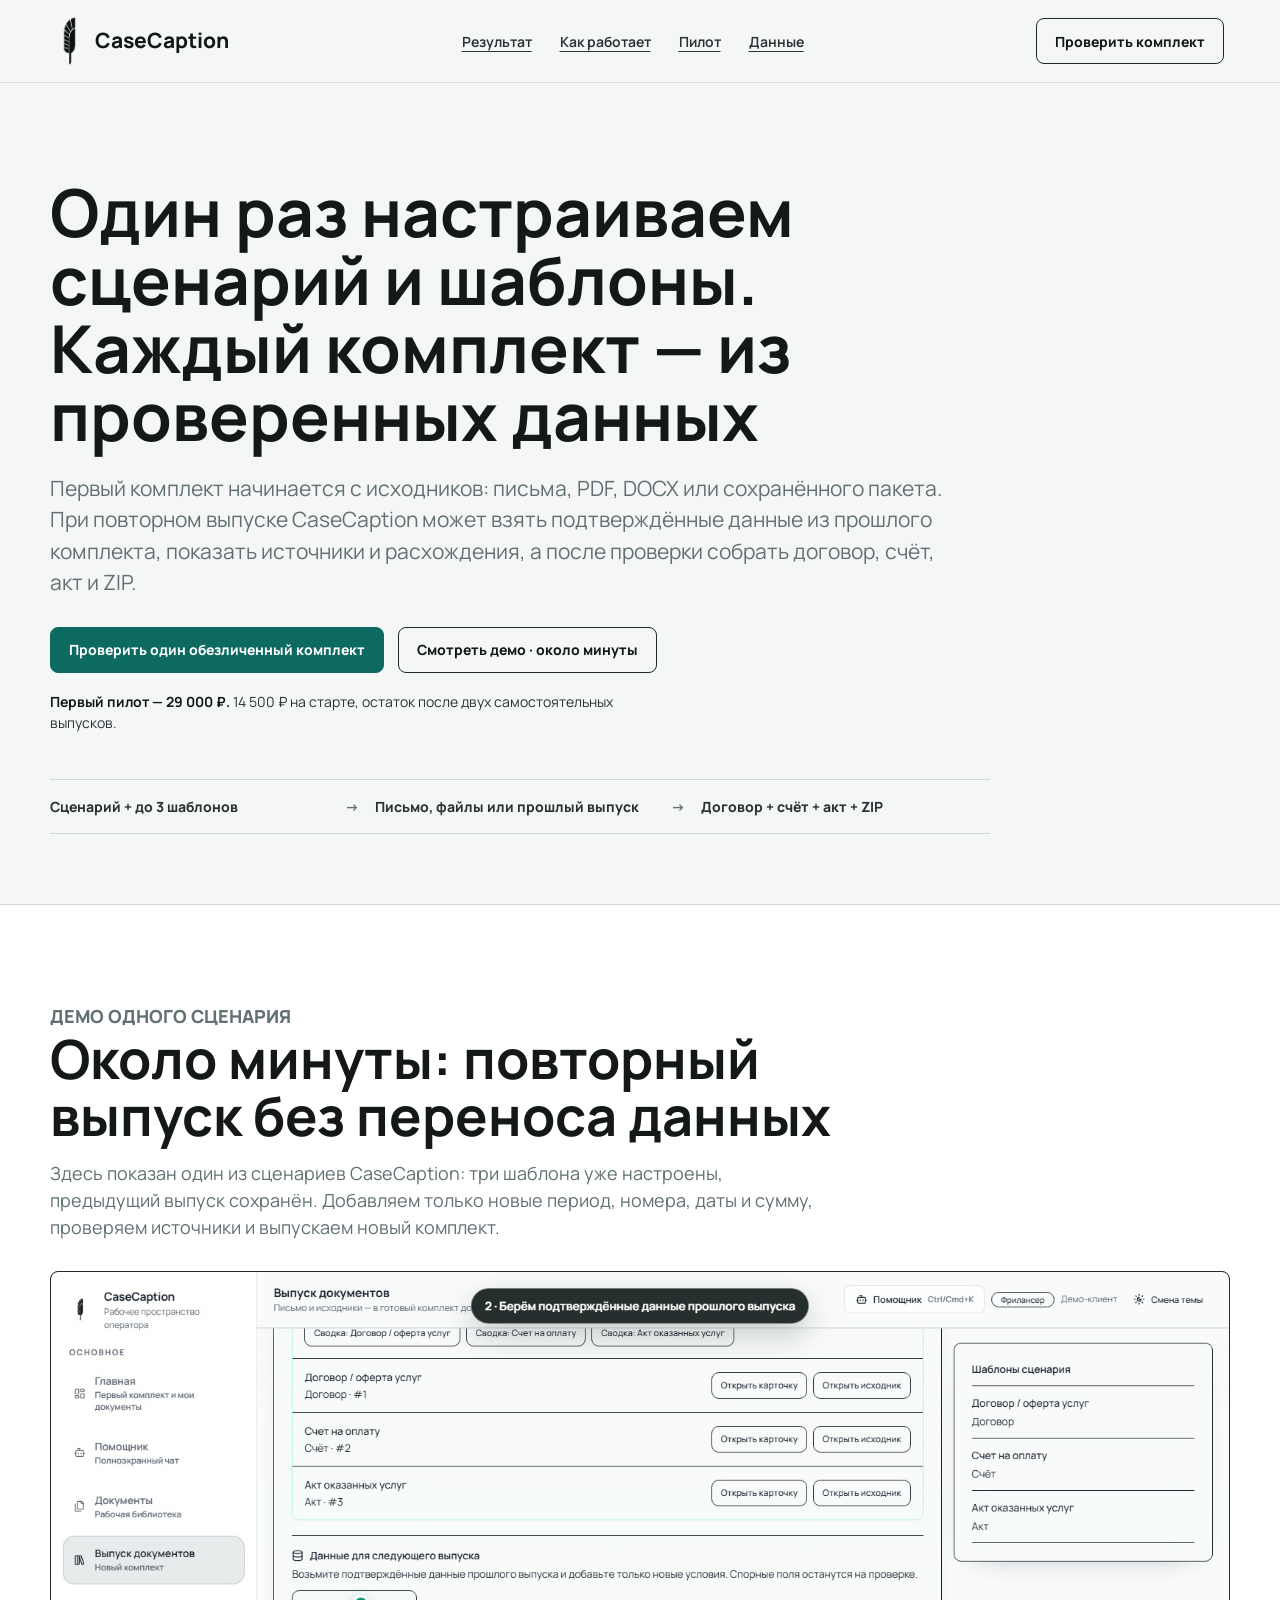
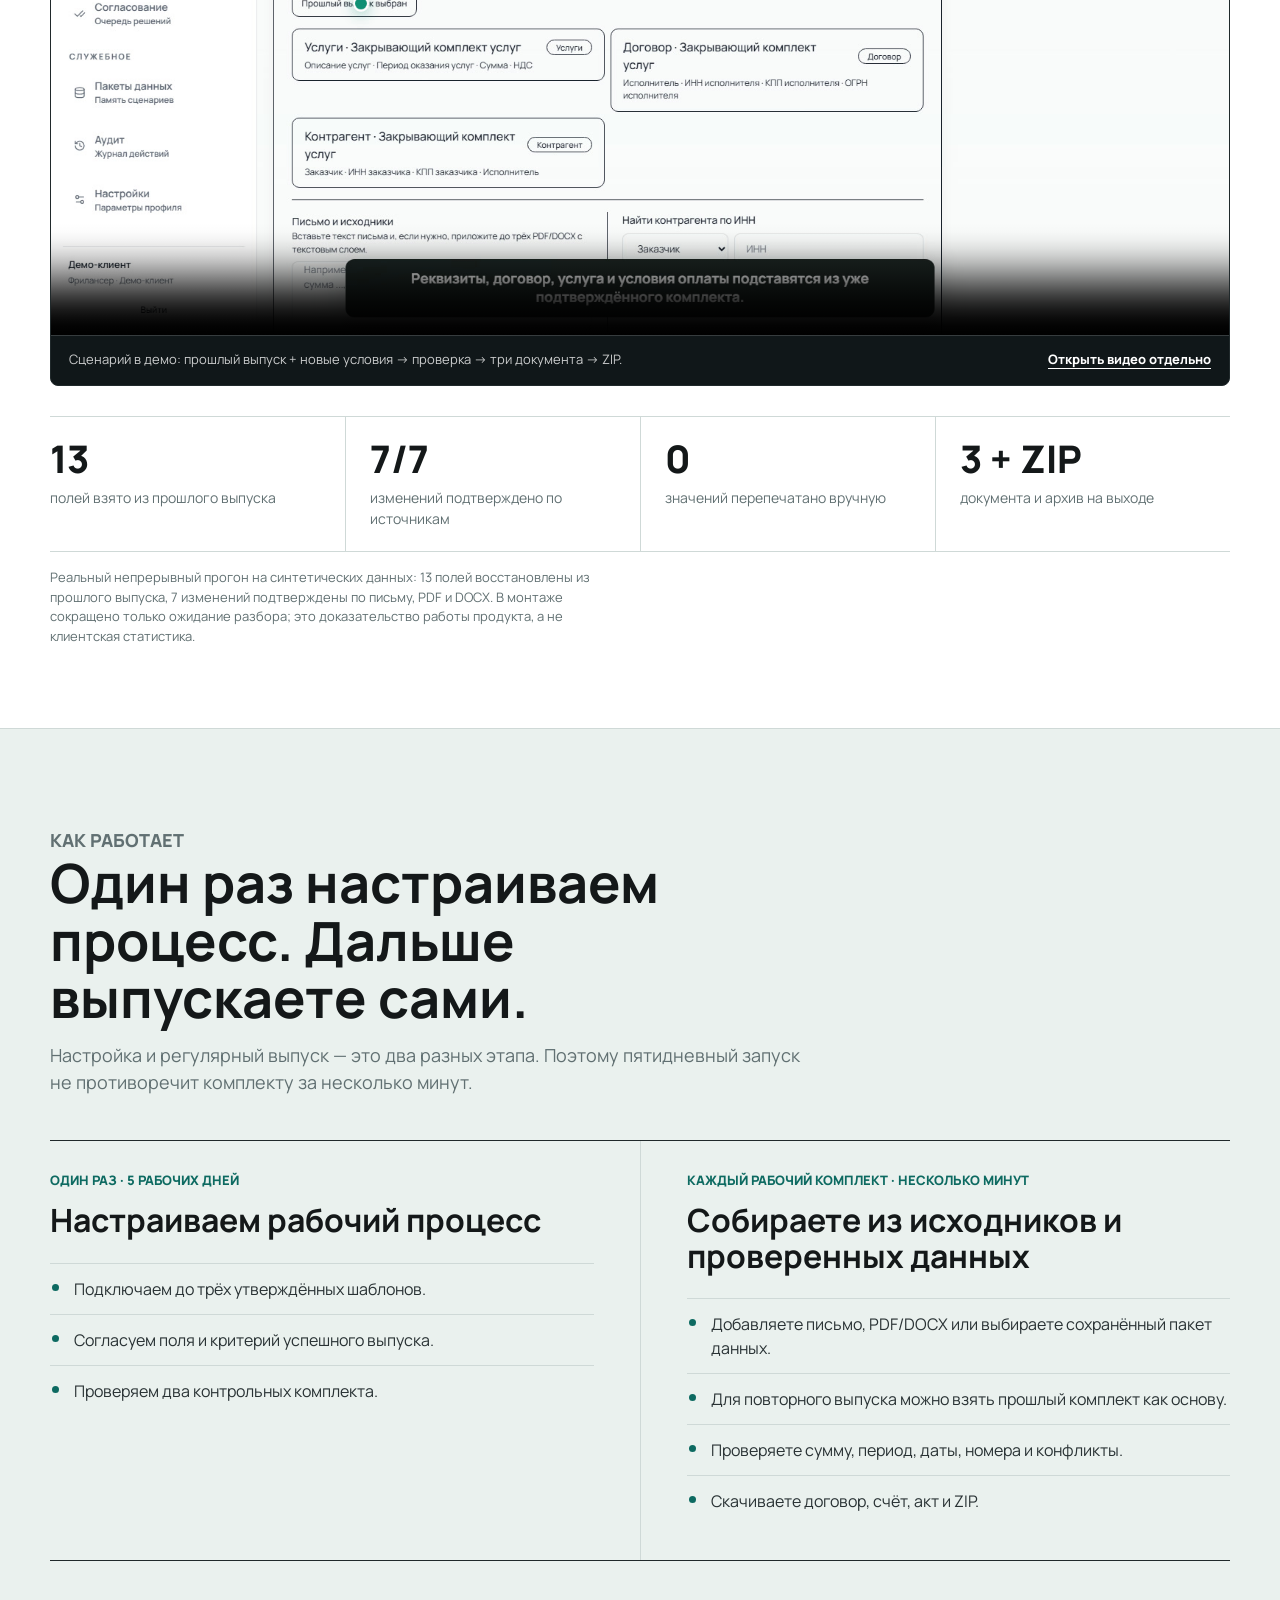
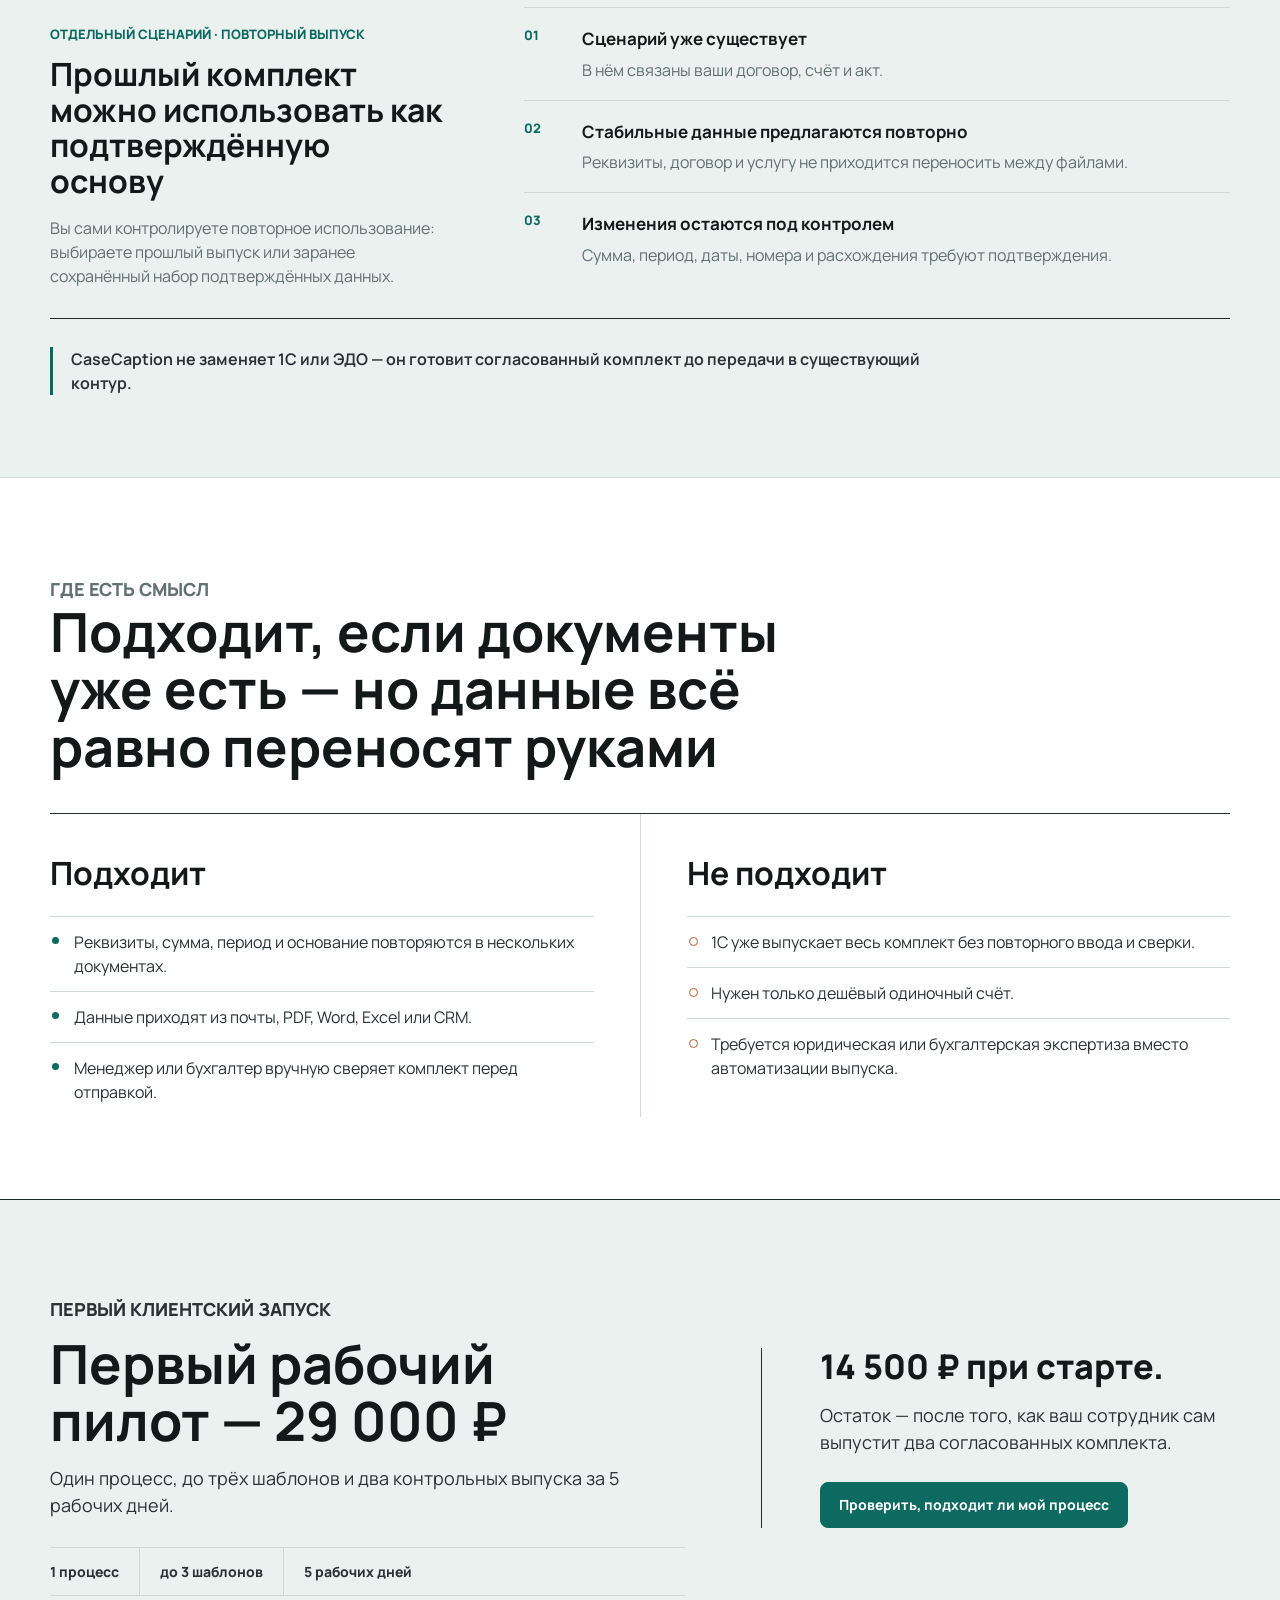
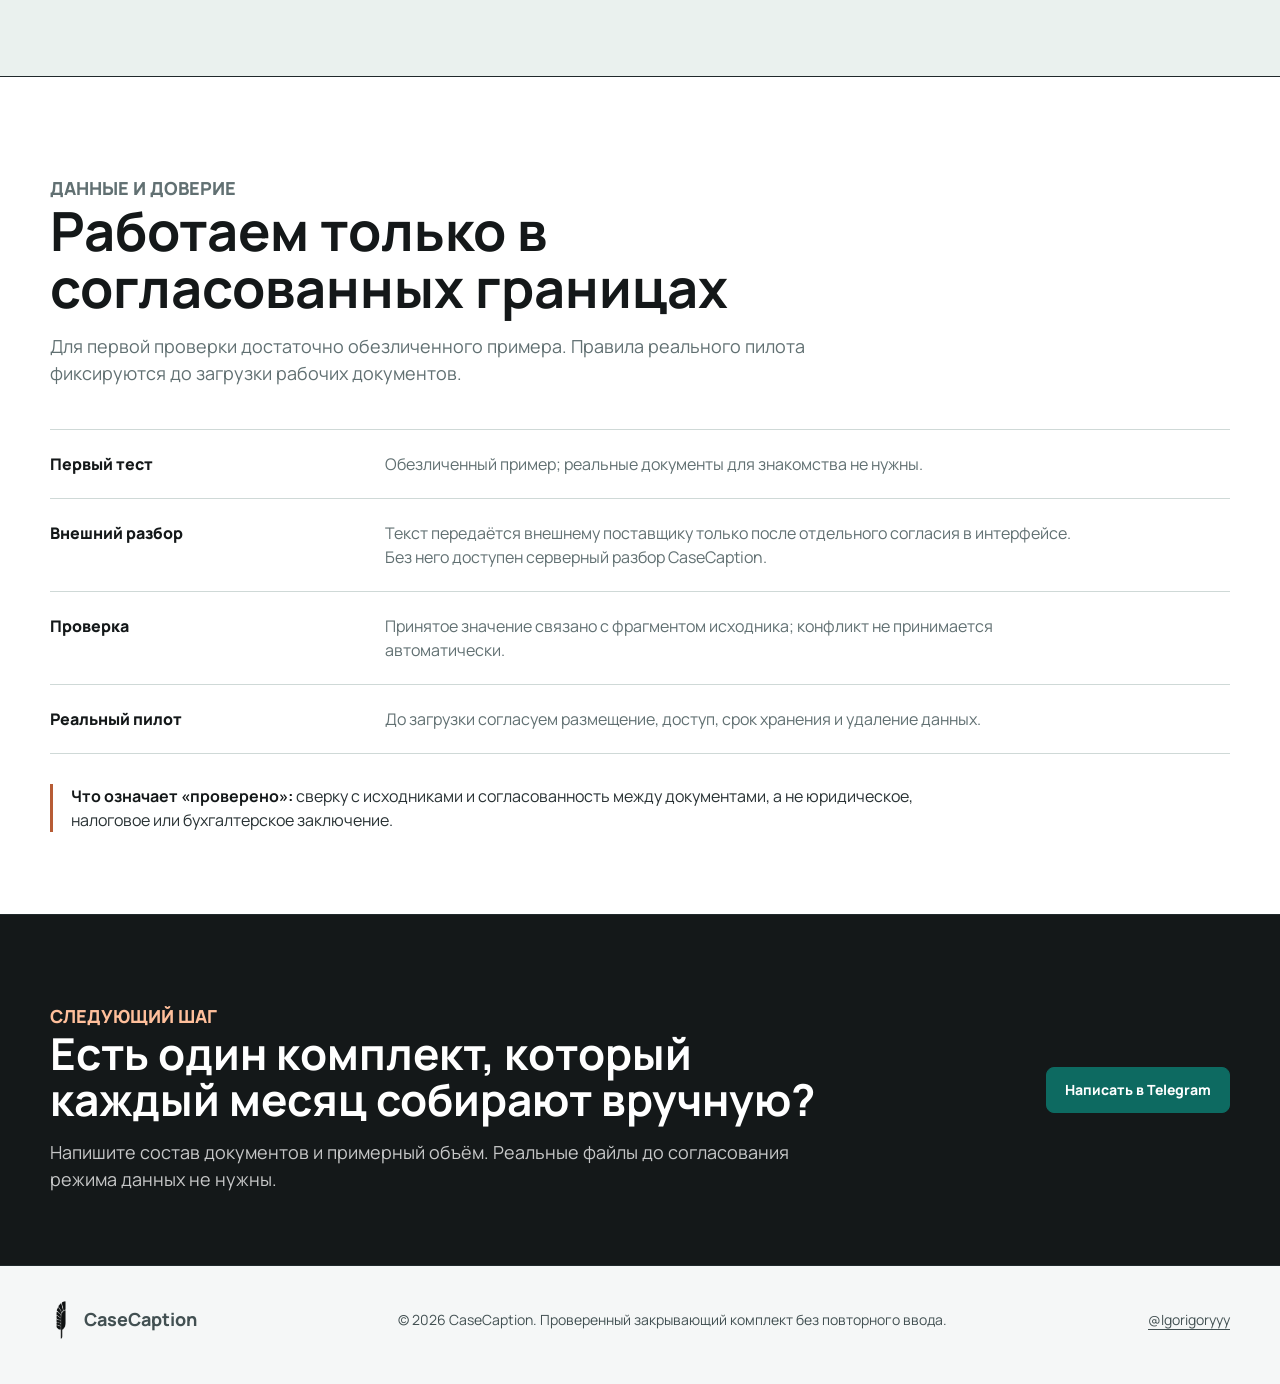
==== commit 94d2662d: "Broaden document workflow positioning" ====
--- a/index.html
+++ b/index.html
@@ -3,15 +3,15 @@
   <head>
     <meta charset="utf-8" />
     <meta name="viewport" content="width=device-width, initial-scale=1" />
-    <title>CaseCaption — следующий комплект без повторного ввода</title>
+    <title>CaseCaption — комплект документов из одного проверенного ввода</title>
     <meta
       name="description"
-      content="Один раз настраиваем до трёх шаблонов. Каждый следующий договор, счёт и акт начинается с подтверждённых данных прошлого выпуска, а не с ручного переноса."
+      content="CaseCaption собирает данные из письма, PDF/DOCX, сохранённого пакета или прошлого выпуска, показывает источники и расхождения и выпускает договор, счёт, акт и ZIP по шаблонам компании."
     />
-    <meta property="og:title" content="CaseCaption — следующий комплект не начинается с нуля" />
+    <meta property="og:title" content="CaseCaption — комплект документов по шаблонам компании" />
     <meta
       property="og:description"
-      content="Выберите прошлый выпуск, добавьте только новые условия и получите согласованные договор, счёт, акт и ZIP."
+      content="Данные из письма и файлов, проверка источников и расхождений, затем согласованные договор, счёт, акт и ZIP."
     />
     <meta property="og:type" content="website" />
     <meta property="og:locale" content="ru_RU" />
@@ -23,7 +23,7 @@
     <meta property="og:image:height" content="630" />
     <meta
       property="og:image:alt"
-      content="CaseCaption: прошлый выпуск и три настроенных шаблона готовы для следующего комплекта"
+      content="CaseCaption: проверенные данные и три настроенных шаблона готовы к выпуску комплекта документов"
     />
     <meta name="twitter:card" content="summary_large_image" />
     <meta name="theme-color" content="#f5f7f7" />
@@ -53,12 +53,13 @@
       <section class="hero" aria-labelledby="hero-title">
         <div class="section-shell hero-content">
           <h1 id="hero-title">
-            Один раз настраиваем шаблоны. Каждый следующий комплект — за несколько минут
+            Один раз настраиваем сценарий и шаблоны. Каждый комплект — из проверенных данных
           </h1>
           <p class="lead">
-            Вы выбираете прошлый выпуск или сохранённые данные и добавляете только новые
-            условия из письма, PDF или DOCX. CaseCaption показывает изменения и их источники,
-            затем собирает договор, счёт, акт и ZIP.
+            Первый комплект начинается с исходников: письма, PDF, DOCX или сохранённого пакета.
+            При повторном выпуске CaseCaption может взять подтверждённые данные из прошлого
+            комплекта, показать источники и расхождения, а после проверки собрать договор,
+            счёт, акт и ZIP.
           </p>
           <div class="hero-actions" aria-label="Основные действия">
             <a class="button button-primary" href="https://t.me/Igorigoryyy" target="_blank" rel="noopener">
@@ -71,8 +72,8 @@
             14 500 ₽ на старте, остаток после двух самостоятельных выпусков.
           </p>
           <ol class="process-line" aria-label="Ключевой путь CaseCaption">
-            <li>Готовый сценарий и 3 шаблона</li>
-            <li>Прошлый выпуск + изменения</li>
+            <li>Сценарий + до 3 шаблонов</li>
+            <li>Письмо, файлы или прошлый выпуск</li>
             <li>Договор + счёт + акт + ZIP</li>
           </ol>
         </div>
@@ -81,11 +82,12 @@
       <section id="result" class="band band-paper" aria-labelledby="result-title">
         <div class="section-shell">
           <div class="section-heading section-heading-left proof-heading">
-            <p class="eyebrow">Актуальное демо</p>
-            <h2 id="result-title">Около минуты: следующий комплект не начинается с нуля</h2>
-            <p>
-              Три шаблона уже настроены, предыдущий выпуск сохранён. Добавляем только новые
-              период, номера, даты и сумму, проверяем источники и выпускаем новый комплект.
+            <p class="eyebrow">Демо одного сценария</p>
+            <h2 id="result-title">Около минуты: повторный выпуск без переноса данных</h2>
+            <p>
+              Здесь показан один из сценариев CaseCaption: три шаблона уже настроены,
+              предыдущий выпуск сохранён. Добавляем только новые период, номера, даты и сумму,
+              проверяем источники и выпускаем новый комплект.
             </p>
           </div>
 
@@ -95,14 +97,14 @@
               playsinline="playsinline"
               preload="metadata"
               poster="assets/casecaption-demo-closing-pack-2026-07-poster.jpg"
-              aria-label="Демо CaseCaption: следующий комплект собирается из прошлого выпуска и новых условий"
+              aria-label="Демо одного сценария CaseCaption: повторный комплект собирается из прошлого выпуска и новых условий"
             >
               <source src="assets/casecaption-demo-closing-pack-2026-07.mp4" type="video/mp4" />
               Ваш браузер не поддерживает встроенное видео.
               <a href="assets/casecaption-demo-closing-pack-2026-07.mp4">Скачать демо-видео</a>.
             </video>
             <figcaption>
-              <span>Прошлый выпуск + новые условия → проверка → три документа → ZIP.</span>
+              <span>Сценарий в демо: прошлый выпуск + новые условия → проверка → три документа → ZIP.</span>
               <a href="assets/casecaption-demo-closing-pack-2026-07.mp4">Открыть видео отдельно</a>
             </figcaption>
           </figure>
@@ -138,7 +140,7 @@
         <div class="section-shell">
           <div class="section-heading section-heading-left">
             <p class="eyebrow">Как работает</p>
-            <h2 id="workflow-title">Один раз настраиваем. Потом выпускаете сами.</h2>
+            <h2 id="workflow-title">Один раз настраиваем процесс. Дальше выпускаете сами.</h2>
             <p>
               Настройка и регулярный выпуск — это два разных этапа. Поэтому пятидневный
               запуск не противоречит комплекту за несколько минут.
@@ -156,11 +158,11 @@
               </ul>
             </section>
             <section aria-labelledby="release-next-title">
-              <p class="time-label">Каждый следующий комплект · несколько минут</p>
-              <h3 id="release-next-title">Выпускаете без повторного ввода</h3>
+              <p class="time-label">Каждый рабочий комплект · несколько минут</p>
+              <h3 id="release-next-title">Собираете из исходников и проверенных данных</h3>
               <ul class="clean-list">
-                <li>Выбираете прошлый выпуск или сохранённый пакет данных.</li>
-                <li>Добавляете письмо или файлы, только если условия изменились.</li>
+                <li>Добавляете письмо, PDF/DOCX или выбираете сохранённый пакет данных.</li>
+                <li>Для повторного выпуска можно взять прошлый комплект как основу.</li>
                 <li>Проверяете сумму, период, даты, номера и конфликты.</li>
                 <li>Скачиваете договор, счёт, акт и ZIP.</li>
               </ul>
@@ -169,8 +171,8 @@
 
           <div class="repeat-ledger" aria-labelledby="repeat-title">
             <div class="repeat-intro">
-              <p class="time-label">Второй и следующие выпуски</p>
-              <h3 id="repeat-title">Не нужно объяснять процесс заново</h3>
+              <p class="time-label">Отдельный сценарий · повторный выпуск</p>
+              <h3 id="repeat-title">Прошлый комплект можно использовать как подтверждённую основу</h3>
               <p>
                 Вы сами контролируете повторное использование: выбираете прошлый выпуск
                 или заранее сохранённый набор подтверждённых данных.
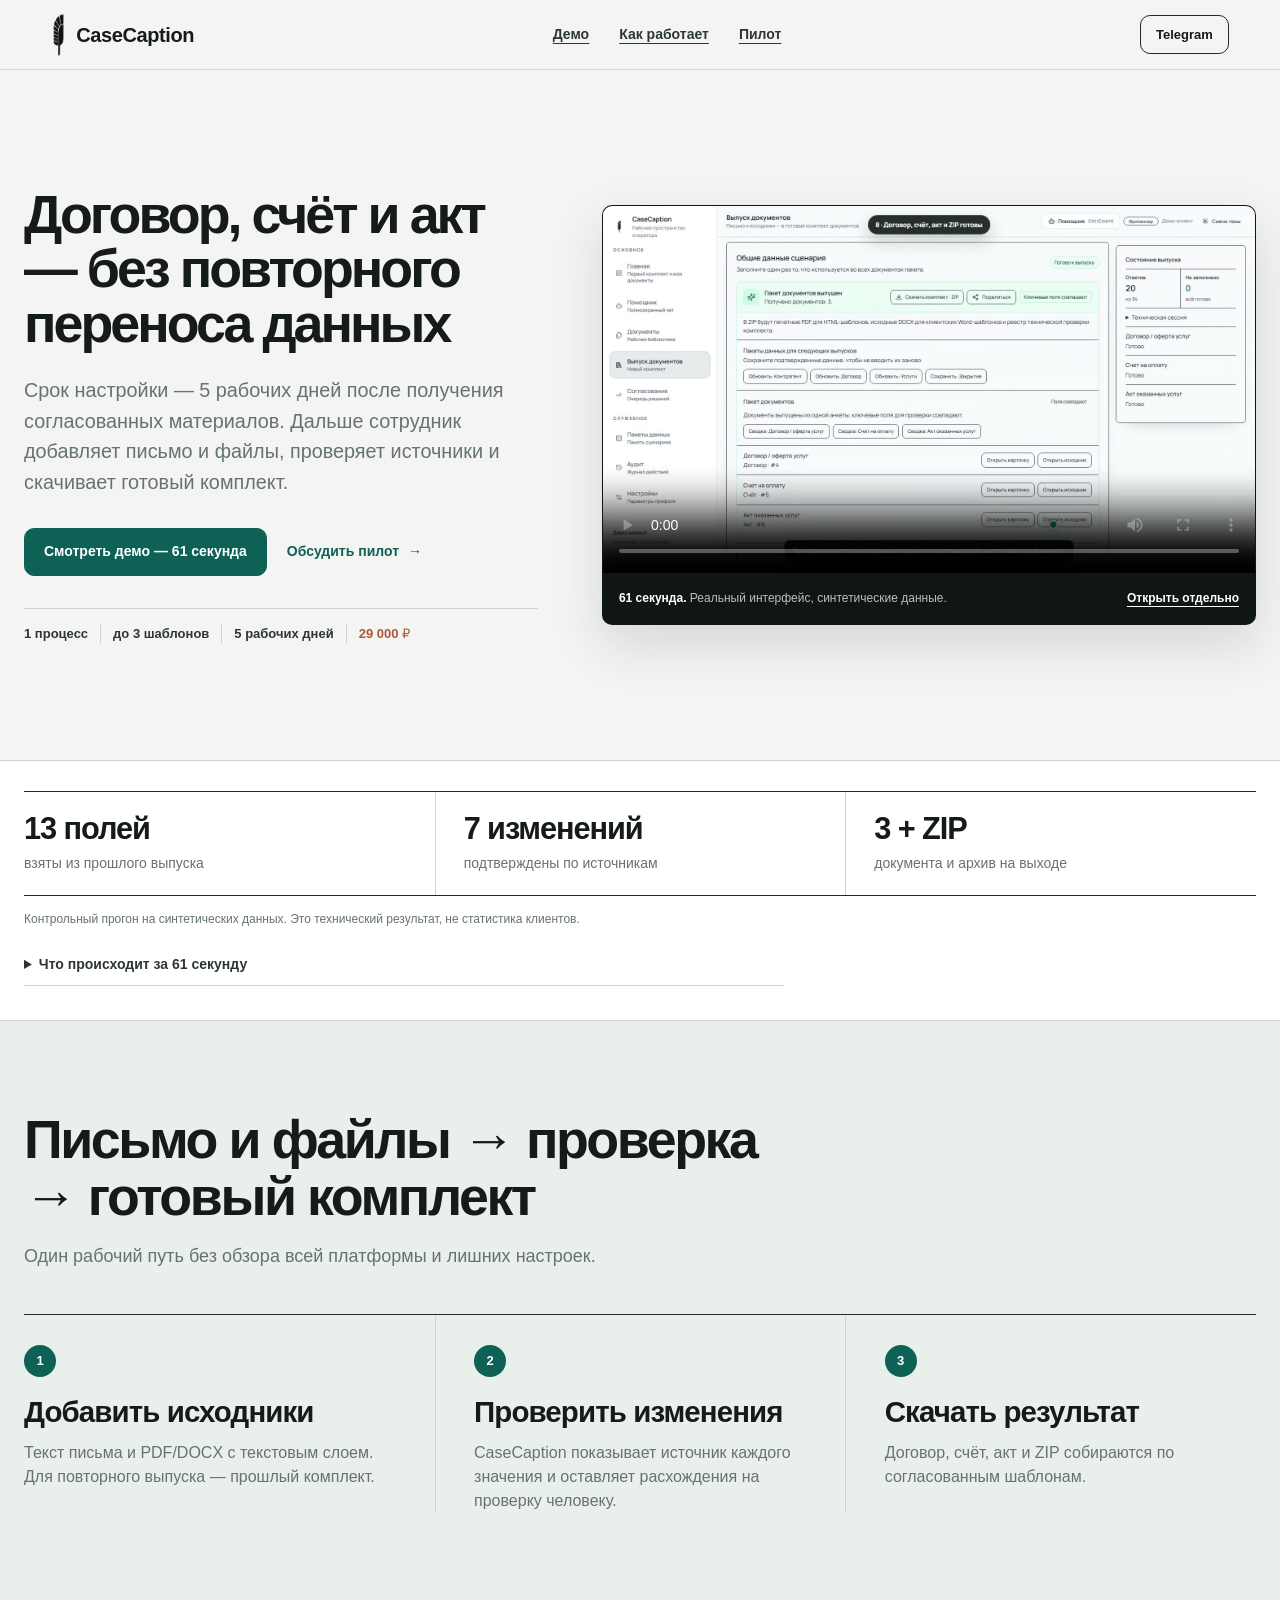
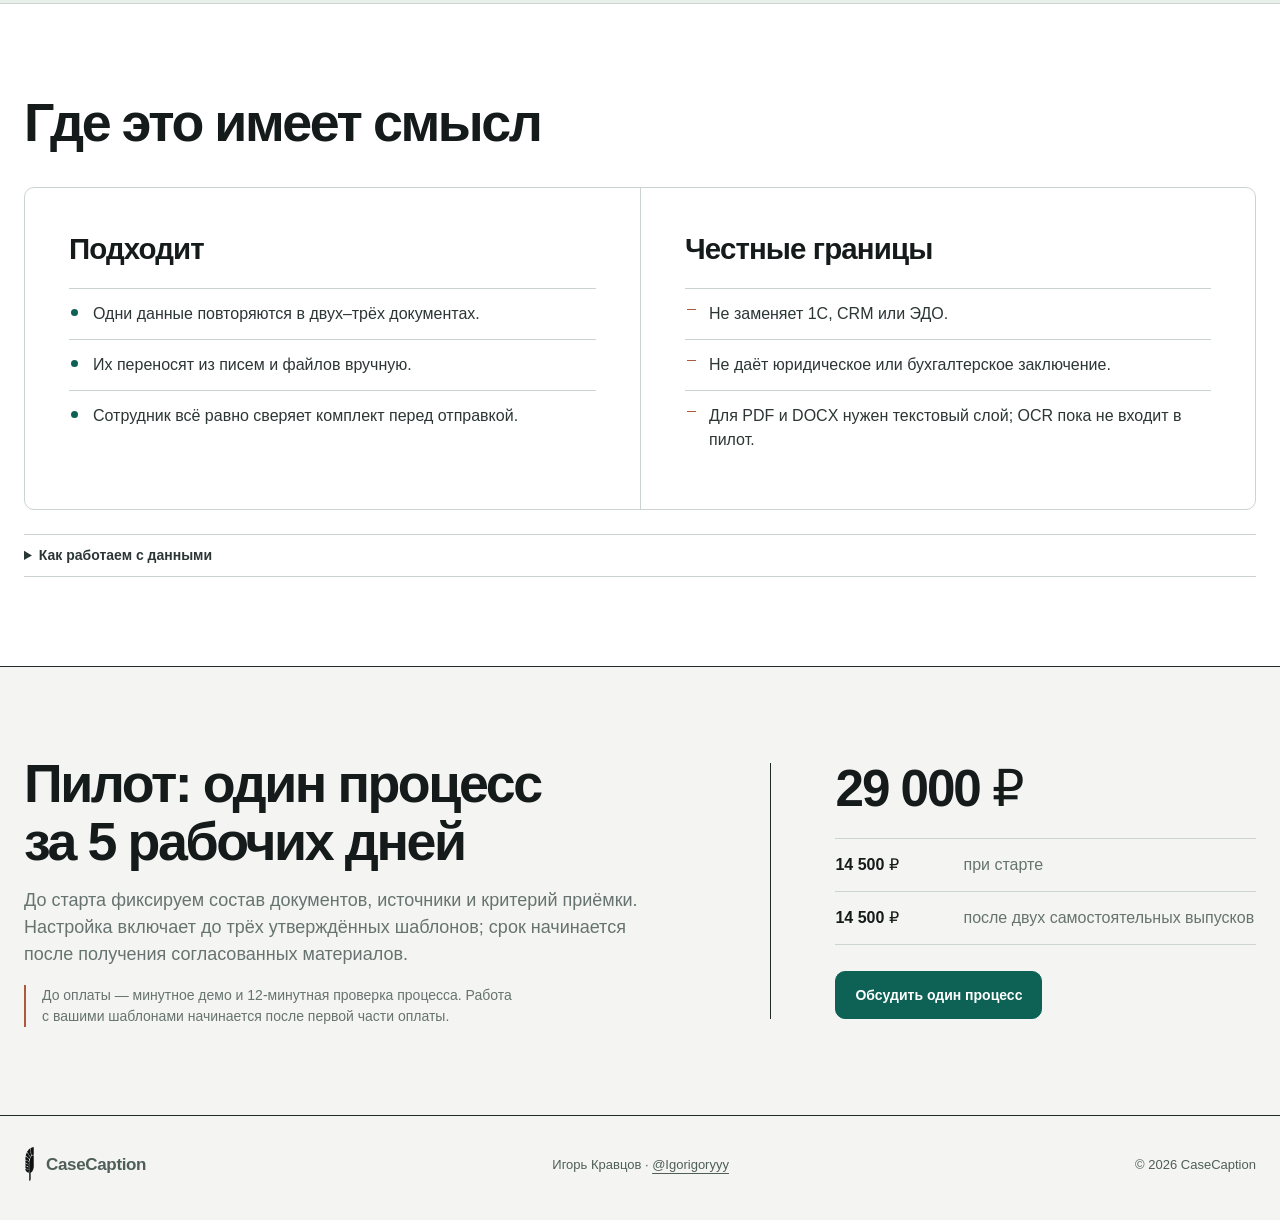
==== commit bd77a71d: "Publish focused client landing" ====
--- a/index.html
+++ b/index.html
@@ -3,15 +3,15 @@
   <head>
     <meta charset="utf-8" />
     <meta name="viewport" content="width=device-width, initial-scale=1" />
-    <title>CaseCaption — комплект документов из одного проверенного ввода</title>
+    <title>CaseCaption — договор, счёт и акт без повторного переноса данных</title>
     <meta
       name="description"
-      content="CaseCaption собирает данные из письма, PDF/DOCX, сохранённого пакета или прошлого выпуска, показывает источники и расхождения и выпускает договор, счёт, акт и ZIP по шаблонам компании."
-    />
-    <meta property="og:title" content="CaseCaption — комплект документов по шаблонам компании" />
+      content="Настраиваем один документный процесс на ваших шаблонах. Сотрудник проверяет источники и выпускает договор, счёт, акт и ZIP из одного ввода."
+    />
+    <meta property="og:title" content="CaseCaption — комплект документов из одного ввода" />
     <meta
       property="og:description"
-      content="Данные из письма и файлов, проверка источников и расхождений, затем согласованные договор, счёт, акт и ZIP."
+      content="Письмо и файлы → проверка источников → договор, счёт, акт и ZIP по шаблонам компании."
     />
     <meta property="og:type" content="website" />
     <meta property="og:locale" content="ru_RU" />
@@ -23,104 +23,96 @@
     <meta property="og:image:height" content="630" />
     <meta
       property="og:image:alt"
-      content="CaseCaption: проверенные данные и три настроенных шаблона готовы к выпуску комплекта документов"
+      content="Интерфейс CaseCaption с готовым сценарием для договора, счёта и акта"
     />
     <meta name="twitter:card" content="summary_large_image" />
-    <meta name="theme-color" content="#f5f7f7" />
-    <link rel="icon" href="assets/casecaption-logo-transparent.png" />
+    <meta name="theme-color" content="#f4f5f2" />
+    <link rel="icon" type="image/png" sizes="64x64" href="assets/casecaption-favicon-64.png" />
+    <link
+      rel="preload"
+      as="image"
+      href="assets/casecaption-demo-closing-pack-2026-07-poster.jpg"
+      fetchpriority="high"
+    />
     <link rel="stylesheet" href="styles.css" />
   </head>
   <body>
     <a class="skip-link" href="#main">Перейти к содержанию</a>
 
     <header class="site-header" aria-label="Главная навигация">
-      <a class="brand" href="#" aria-label="CaseCaption">
+      <a class="brand" href="#main" aria-label="CaseCaption — начало страницы">
         <img src="assets/casecaption-logo-mark.png" alt="" />
         <span>CaseCaption</span>
       </a>
       <nav class="nav-links" aria-label="Разделы страницы">
-        <a href="#result">Результат</a>
+        <a href="#demo">Демо</a>
         <a href="#workflow">Как работает</a>
         <a href="#pilot">Пилот</a>
-        <a href="#data">Данные</a>
       </nav>
-      <a class="button button-ghost" href="https://t.me/Igorigoryyy" target="_blank" rel="noopener">
-        Проверить комплект
+      <a class="header-contact" href="https://t.me/Igorigoryyy" target="_blank" rel="noopener">
+        Telegram
       </a>
     </header>
 
     <main id="main">
       <section class="hero" aria-labelledby="hero-title">
-        <div class="section-shell hero-content">
-          <h1 id="hero-title">
-            Один раз настраиваем сценарий и шаблоны. Каждый комплект — из проверенных данных
-          </h1>
-          <p class="lead">
-            Первый комплект начинается с исходников: письма, PDF, DOCX или сохранённого пакета.
-            При повторном выпуске CaseCaption может взять подтверждённые данные из прошлого
-            комплекта, показать источники и расхождения, а после проверки собрать договор,
-            счёт, акт и ZIP.
-          </p>
-          <div class="hero-actions" aria-label="Основные действия">
-            <a class="button button-primary" href="https://t.me/Igorigoryyy" target="_blank" rel="noopener">
-              Проверить один обезличенный комплект
-            </a>
-            <a class="button button-secondary" href="#result">Смотреть демо · около минуты</a>
-          </div>
-          <p class="offer-note">
-            <strong>Первый пилот — 29 000 ₽.</strong>
-            14 500 ₽ на старте, остаток после двух самостоятельных выпусков.
-          </p>
-          <ol class="process-line" aria-label="Ключевой путь CaseCaption">
-            <li>Сценарий + до 3 шаблонов</li>
-            <li>Письмо, файлы или прошлый выпуск</li>
-            <li>Договор + счёт + акт + ZIP</li>
-          </ol>
-        </div>
-      </section>
-
-      <section id="result" class="band band-paper" aria-labelledby="result-title">
-        <div class="section-shell">
-          <div class="section-heading section-heading-left proof-heading">
-            <p class="eyebrow">Демо одного сценария</p>
-            <h2 id="result-title">Около минуты: повторный выпуск без переноса данных</h2>
-            <p>
-              Здесь показан один из сценариев CaseCaption: три шаблона уже настроены,
-              предыдущий выпуск сохранён. Добавляем только новые период, номера, даты и сумму,
-              проверяем источники и выпускаем новый комплект.
+        <div class="section-shell hero-grid">
+          <div class="hero-copy">
+            <h1 id="hero-title">Договор, счёт и акт — без повторного переноса данных</h1>
+            <p class="lead">
+              Срок настройки — 5 рабочих дней после получения согласованных материалов.
+              Дальше сотрудник добавляет письмо и файлы, проверяет источники и скачивает
+              готовый комплект.
             </p>
-          </div>
-
-          <figure class="product-frame demo-video-frame">
+            <div class="hero-actions" aria-label="Основные действия">
+              <a class="button button-primary" href="#demo">Смотреть демо — 61 секунда</a>
+              <a
+                class="button button-text"
+                href="https://t.me/Igorigoryyy"
+                target="_blank"
+                rel="noopener"
+              >
+                Обсудить пилот
+              </a>
+            </div>
+            <ul class="scope-line" aria-label="Краткие условия пилота">
+              <li>1 процесс</li>
+              <li>до 3 шаблонов</li>
+              <li>5 рабочих дней</li>
+              <li>29 000 ₽</li>
+            </ul>
+          </div>
+
+          <figure id="demo" class="product-frame demo-video-frame">
             <video
               controls="controls"
               playsinline="playsinline"
               preload="metadata"
               poster="assets/casecaption-demo-closing-pack-2026-07-poster.jpg"
-              aria-label="Демо одного сценария CaseCaption: повторный комплект собирается из прошлого выпуска и новых условий"
+              aria-label="Демо CaseCaption: от исходников и прошлого выпуска до договора, счёта, акта и ZIP"
             >
               <source src="assets/casecaption-demo-closing-pack-2026-07.mp4" type="video/mp4" />
               Ваш браузер не поддерживает встроенное видео.
               <a href="assets/casecaption-demo-closing-pack-2026-07.mp4">Скачать демо-видео</a>.
             </video>
             <figcaption>
-              <span>Сценарий в демо: прошлый выпуск + новые условия → проверка → три документа → ZIP.</span>
-              <a href="assets/casecaption-demo-closing-pack-2026-07.mp4">Открыть видео отдельно</a>
+              <span><strong>61 секунда.</strong> Реальный интерфейс, синтетические данные.</span>
+              <a href="assets/casecaption-demo-closing-pack-2026-07.mp4">Открыть отдельно</a>
             </figcaption>
           </figure>
-
-          <dl class="proof-facts" aria-label="Результат контрольного прогона">
-            <div>
-              <dt>13</dt>
-              <dd>полей взято из прошлого выпуска</dd>
-            </div>
-            <div>
-              <dt>7/7</dt>
-              <dd>изменений подтверждено по источникам</dd>
-            </div>
-            <div>
-              <dt>0</dt>
-              <dd>значений перепечатано вручную</dd>
+        </div>
+      </section>
+
+      <section class="proof-band" aria-label="Результат контрольного прогона">
+        <div class="section-shell">
+          <dl class="proof-facts">
+            <div>
+              <dt>13 полей</dt>
+              <dd>взяты из прошлого выпуска</dd>
+            </div>
+            <div>
+              <dt>7 изменений</dt>
+              <dd>подтверждены по источникам</dd>
             </div>
             <div>
               <dt>3 + ZIP</dt>
@@ -128,204 +120,146 @@
             </div>
           </dl>
           <p class="proof-note">
-            Реальный непрерывный прогон на синтетических данных: 13 полей восстановлены из
-            прошлого выпуска, 7 изменений подтверждены по письму, PDF и DOCX. В монтаже
-            сокращено только ожидание разбора; это доказательство работы продукта, а не
-            клиентская статистика.
+            Контрольный прогон на синтетических данных. Это технический результат,
+            не статистика клиентов.
           </p>
+          <details class="demo-transcript">
+            <summary>Что происходит за 61 секунду</summary>
+            <ol>
+              <li><span>00:00</span> Сначала виден результат: договор, счёт, акт и ZIP.</li>
+              <li><span>00:04</span> Выбираем подтверждённые данные прошлого выпуска.</li>
+              <li><span>00:18</span> Добавляем новые условия и проверяем их по источникам.</li>
+              <li><span>00:50</span> Выпускаем комплект и открываем готовый документ.</li>
+            </ol>
+          </details>
         </div>
       </section>
 
       <section id="workflow" class="band band-soft" aria-labelledby="workflow-title">
         <div class="section-shell">
-          <div class="section-heading section-heading-left">
-            <p class="eyebrow">Как работает</p>
-            <h2 id="workflow-title">Один раз настраиваем процесс. Дальше выпускаете сами.</h2>
-            <p>
-              Настройка и регулярный выпуск — это два разных этапа. Поэтому пятидневный
-              запуск не противоречит комплекту за несколько минут.
-            </p>
-          </div>
-
-          <div class="timing-split">
-            <section aria-labelledby="setup-once-title">
-              <p class="time-label">Один раз · 5 рабочих дней</p>
-              <h3 id="setup-once-title">Настраиваем рабочий процесс</h3>
-              <ul class="clean-list">
-                <li>Подключаем до трёх утверждённых шаблонов.</li>
-                <li>Согласуем поля и критерий успешного выпуска.</li>
-                <li>Проверяем два контрольных комплекта.</li>
-              </ul>
-            </section>
-            <section aria-labelledby="release-next-title">
-              <p class="time-label">Каждый рабочий комплект · несколько минут</p>
-              <h3 id="release-next-title">Собираете из исходников и проверенных данных</h3>
-              <ul class="clean-list">
-                <li>Добавляете письмо, PDF/DOCX или выбираете сохранённый пакет данных.</li>
-                <li>Для повторного выпуска можно взять прошлый комплект как основу.</li>
-                <li>Проверяете сумму, период, даты, номера и конфликты.</li>
-                <li>Скачиваете договор, счёт, акт и ZIP.</li>
-              </ul>
-            </section>
-          </div>
-
-          <div class="repeat-ledger" aria-labelledby="repeat-title">
-            <div class="repeat-intro">
-              <p class="time-label">Отдельный сценарий · повторный выпуск</p>
-              <h3 id="repeat-title">Прошлый комплект можно использовать как подтверждённую основу</h3>
-              <p>
-                Вы сами контролируете повторное использование: выбираете прошлый выпуск
-                или заранее сохранённый набор подтверждённых данных.
-              </p>
-            </div>
-            <ol class="repeat-list">
-              <li>
-                <span>01</span>
-                <div><strong>Сценарий уже существует</strong><p>В нём связаны ваши договор, счёт и акт.</p></div>
-              </li>
-              <li>
-                <span>02</span>
-                <div><strong>Стабильные данные предлагаются повторно</strong><p>Реквизиты, договор и услугу не приходится переносить между файлами.</p></div>
-              </li>
-              <li>
-                <span>03</span>
-                <div><strong>Изменения остаются под контролем</strong><p>Сумма, период, даты, номера и расхождения требуют подтверждения.</p></div>
-              </li>
-            </ol>
-          </div>
-
-          <p class="system-note">
-            CaseCaption не заменяет 1С или ЭДО — он готовит согласованный комплект до
-            передачи в существующий контур.
-          </p>
+          <div class="section-heading">
+            <h2 id="workflow-title">Письмо и файлы → проверка → готовый комплект</h2>
+            <p>Один рабочий путь без обзора всей платформы и лишних настроек.</p>
+          </div>
+
+          <ol class="workflow-steps">
+            <li>
+              <span class="step-number">1</span>
+              <h3>Добавить исходники</h3>
+              <p>
+                Текст письма и PDF/DOCX с текстовым слоем. Для повторного выпуска —
+                прошлый комплект.
+              </p>
+            </li>
+            <li>
+              <span class="step-number">2</span>
+              <h3>Проверить изменения</h3>
+              <p>
+                CaseCaption показывает источник каждого значения и оставляет расхождения
+                на проверку человеку.
+              </p>
+            </li>
+            <li>
+              <span class="step-number">3</span>
+              <h3>Скачать результат</h3>
+              <p>Договор, счёт, акт и ZIP собираются по согласованным шаблонам.</p>
+            </li>
+          </ol>
         </div>
       </section>
 
       <section class="band band-paper" aria-labelledby="fit-title">
         <div class="section-shell">
-          <div class="section-heading section-heading-left">
-            <p class="eyebrow">Где есть смысл</p>
-            <h2 id="fit-title">Подходит, если документы уже есть — но данные всё равно переносят руками</h2>
-          </div>
-
-          <div class="fit-grid">
+          <div class="section-heading">
+            <h2 id="fit-title">Где это имеет смысл</h2>
+          </div>
+
+          <div class="decision-grid">
             <section aria-labelledby="fit-yes-title">
               <h3 id="fit-yes-title">Подходит</h3>
               <ul class="clean-list">
-                <li>Реквизиты, сумма, период и основание повторяются в нескольких документах.</li>
-                <li>Данные приходят из почты, PDF, Word, Excel или CRM.</li>
-                <li>Менеджер или бухгалтер вручную сверяет комплект перед отправкой.</li>
+                <li>Одни данные повторяются в двух–трёх документах.</li>
+                <li>Их переносят из писем и файлов вручную.</li>
+                <li>Сотрудник всё равно сверяет комплект перед отправкой.</li>
               </ul>
             </section>
-            <section aria-labelledby="fit-no-title">
-              <h3 id="fit-no-title">Не подходит</h3>
-              <ul class="clean-list">
-                <li>1С уже выпускает весь комплект без повторного ввода и сверки.</li>
-                <li>Нужен только дешёвый одиночный счёт.</li>
-                <li>Требуется юридическая или бухгалтерская экспертиза вместо автоматизации выпуска.</li>
+            <section aria-labelledby="limits-title">
+              <h3 id="limits-title">Честные границы</h3>
+              <ul class="clean-list clean-list-limits">
+                <li>Не заменяет 1С, CRM или ЭДО.</li>
+                <li>Не даёт юридическое или бухгалтерское заключение.</li>
+                <li>Для PDF и DOCX нужен текстовый слой; OCR пока не входит в пилот.</li>
               </ul>
             </section>
           </div>
+
+          <details id="data" class="data-details">
+            <summary>Как работаем с данными</summary>
+            <div>
+              <p>Для знакомства достаточно публичного демо на синтетических данных.</p>
+              <p>
+                Клиентские материалы, в том числе обезличенные, принимаем только после
+                старта платного пилота. До передачи согласуем размещение, доступ, срок
+                хранения и удаление.
+              </p>
+              <p>
+                Текст передаётся внешней модели только после отдельного согласия.
+              </p>
+              <p>
+                «Проверено» означает сверку с фрагментом исходника и согласованность между
+                документами, а не проверку права или налогов.
+              </p>
+            </div>
+          </details>
         </div>
       </section>
 
       <section id="pilot" class="pilot-band" aria-labelledby="pilot-title">
         <div class="section-shell pilot-layout">
           <div>
-            <p class="eyebrow">Первый клиентский запуск</p>
-            <h2 id="pilot-title">Первый рабочий пилот — 29 000 ₽</h2>
+            <h2 id="pilot-title">Пилот: один процесс за 5 рабочих дней</h2>
             <p>
-              Один процесс, до трёх шаблонов и два контрольных выпуска за 5 рабочих дней.
+              До старта фиксируем состав документов, источники и критерий приёмки.
+              Настройка включает до трёх утверждённых шаблонов; срок начинается после
+              получения согласованных материалов.
             </p>
-            <ul class="pilot-meta" aria-label="Состав пилота">
-              <li>1 процесс</li>
-              <li>до 3 шаблонов</li>
-              <li>5 рабочих дней</li>
-            </ul>
+            <p class="pilot-before-payment">
+              До оплаты — минутное демо и 12-минутная проверка процесса. Работа с вашими
+              шаблонами начинается после первой части оплаты.
+            </p>
           </div>
           <div class="pilot-payment">
-            <p class="payment-lead">14 500 ₽ при старте.</p>
-            <p>
-              Остаток — после того, как ваш сотрудник сам выпустит два согласованных
-              комплекта.
-            </p>
-            <a class="button button-primary" href="https://t.me/Igorigoryyy" target="_blank" rel="noopener">
-              Проверить, подходит ли мой процесс
+            <p class="price">29 000 ₽</p>
+            <dl class="payment-split">
+              <div>
+                <dt>14 500 ₽</dt>
+                <dd>при старте</dd>
+              </div>
+              <div>
+                <dt>14 500 ₽</dt>
+                <dd>после двух самостоятельных выпусков</dd>
+              </div>
+            </dl>
+            <a
+              class="button button-primary"
+              href="https://t.me/Igorigoryyy"
+              target="_blank"
+              rel="noopener"
+            >
+              Обсудить один процесс
             </a>
           </div>
         </div>
       </section>
-
-      <section id="data" class="band band-paper" aria-labelledby="data-title">
-        <div class="section-shell">
-          <div class="section-heading section-heading-left">
-            <p class="eyebrow">Данные и доверие</p>
-            <h2 id="data-title">Работаем только в согласованных границах</h2>
-            <p>
-              Для первой проверки достаточно обезличенного примера. Правила реального
-              пилота фиксируются до загрузки рабочих документов.
-            </p>
-          </div>
-
-          <dl class="trust-list">
-            <div>
-              <dt>Первый тест</dt>
-              <dd>Обезличенный пример; реальные документы для знакомства не нужны.</dd>
-            </div>
-            <div>
-              <dt>Внешний разбор</dt>
-              <dd>
-                Текст передаётся внешнему поставщику только после отдельного согласия
-                в интерфейсе. Без него доступен серверный разбор CaseCaption.
-              </dd>
-            </div>
-            <div>
-              <dt>Проверка</dt>
-              <dd>
-                Принятое значение связано с фрагментом исходника; конфликт не принимается
-                автоматически.
-              </dd>
-            </div>
-            <div>
-              <dt>Реальный пилот</dt>
-              <dd>
-                До загрузки согласуем размещение, доступ, срок хранения и удаление данных.
-              </dd>
-            </div>
-          </dl>
-
-          <p class="boundary-note">
-            <strong>Что означает «проверено»:</strong>
-            сверку с исходниками и согласованность между документами, а не юридическое,
-            налоговое или бухгалтерское заключение.
-          </p>
-        </div>
-      </section>
-
-      <section id="contact" class="final-cta" aria-labelledby="contact-title">
-        <div class="section-shell final-cta-inner">
-          <div>
-            <p class="eyebrow">Следующий шаг</p>
-            <h2 id="contact-title">Есть один комплект, который каждый месяц собирают вручную?</h2>
-            <p>
-              Напишите состав документов и примерный объём. Реальные файлы до согласования
-              режима данных не нужны.
-            </p>
-          </div>
-          <a class="button button-primary" href="https://t.me/Igorigoryyy" target="_blank" rel="noopener">
-            Написать в Telegram
-          </a>
-        </div>
-      </section>
     </main>
 
     <footer class="site-footer">
-      <a class="brand brand-small" href="#" aria-label="CaseCaption">
+      <a class="brand brand-small" href="#main" aria-label="CaseCaption — начало страницы">
         <img src="assets/casecaption-logo-mark.png" alt="" />
         <span>CaseCaption</span>
       </a>
-      <p>© 2026 CaseCaption. Проверенный закрывающий комплект без повторного ввода.</p>
-      <a href="https://t.me/Igorigoryyy" target="_blank" rel="noopener">@Igorigoryyy</a>
+      <p>Игорь Кравцов · <a href="https://t.me/Igorigoryyy">@Igorigoryyy</a></p>
+      <p>© 2026 CaseCaption</p>
     </footer>
   </body>
 </html>
--- a/styles.css
+++ b/styles.css
@@ -1,20 +1,18 @@
-@import url("https://fonts.googleapis.com/css2?family=Manrope:wght@500;650;760;820&display=swap");
-
 :root {
-  --bg: #f5f7f7;
+  --bg: #f4f5f2;
   --paper: #ffffff;
-  --paper-soft: #eaf1ee;
-  --ink: #141819;
-  --ink-soft: #293234;
-  --muted: #617072;
-  --line: #20292b;
-  --line-soft: #cfd9d7;
-  --accent: #0d6a61;
-  --accent-hover: #0a554e;
-  --accent-warm: #b75c35;
-  --radius: 8px;
-  --max: 1180px;
-  --copy-max: 70ch;
+  --paper-soft: #e9efeb;
+  --ink: #151a1a;
+  --ink-soft: #2c3635;
+  --muted: #667370;
+  --line: #1f2927;
+  --line-soft: #cbd4d0;
+  --accent: #0d6155;
+  --accent-hover: #094d44;
+  --warm: #ad593b;
+  --radius: 10px;
+  --max: 1280px;
+  --copy-max: 63ch;
 }
 
 * {
@@ -30,11 +28,11 @@
   background: var(--bg);
   color: var(--ink);
   font-family:
-    Manrope,
+    "Segoe UI Variable Text",
     "Segoe UI",
-    system-ui,
-    -apple-system,
+    Arial,
     sans-serif;
+  font-synthesis: none;
   line-height: 1.5;
 }
 
@@ -44,8 +42,9 @@
 
 a:focus-visible,
 button:focus-visible,
+summary:focus-visible,
 video:focus-visible {
-  outline: 3px solid #f0a47b;
+  outline: 3px solid #e89a73;
   outline-offset: 4px;
 }
 
@@ -53,6 +52,13 @@
 video {
   display: block;
   max-width: 100%;
+}
+
+#demo,
+#workflow,
+#pilot,
+#data {
+  scroll-margin-top: 88px;
 }
 
 .skip-link {
@@ -60,7 +66,7 @@
   top: 12px;
   left: 12px;
   z-index: 100;
-  transform: translateY(-140%);
+  transform: translateY(-150%);
   border: 1px solid var(--line);
   border-radius: var(--radius);
   background: var(--paper);
@@ -76,64 +82,134 @@
   top: 0;
   z-index: 30;
   display: flex;
+  min-height: 70px;
   align-items: center;
   justify-content: space-between;
-  gap: 24px;
-  border-bottom: 1px solid rgba(20, 24, 25, 0.1);
-  background: rgba(245, 247, 247, 0.94);
-  padding: 16px clamp(20px, 5vw, 56px);
-  backdrop-filter: blur(12px);
+  gap: 28px;
+  border-bottom: 1px solid rgba(21, 26, 26, 0.12);
+  background: rgba(244, 245, 242, 0.95);
+  padding: 11px clamp(20px, 4vw, 58px);
+  backdrop-filter: blur(14px);
 }
 
 .brand {
   display: inline-flex;
   align-items: center;
-  gap: 12px;
+  gap: 11px;
   text-decoration: none;
-  font-size: 21px;
-  font-weight: 760;
+  font-size: 20px;
+  font-weight: 750;
+  letter-spacing: -0.02em;
 }
 
 .brand img {
-  width: 27px;
-  height: 50px;
+  width: 14px;
+  height: 44px;
   object-fit: contain;
 }
 
 .brand-small {
-  font-size: 18px;
+  font-size: 17px;
 }
 
 .brand-small img {
-  width: 22px;
-  height: 40px;
+  width: 11px;
+  height: 36px;
 }
 
 .nav-links {
   display: flex;
   align-items: center;
-  gap: 28px;
+  gap: 30px;
   color: var(--ink-soft);
   font-size: 14px;
   font-weight: 650;
 }
 
 .nav-links a,
+.header-contact,
 .site-footer a {
   text-underline-offset: 4px;
 }
 
+.header-contact {
+  border: 1px solid var(--line);
+  border-radius: var(--radius);
+  padding: 9px 15px;
+  text-decoration: none;
+  font-size: 13px;
+  font-weight: 700;
+  transition:
+    background 160ms ease,
+    color 160ms ease;
+}
+
+.header-contact:hover {
+  background: var(--ink);
+  color: #ffffff;
+}
+
+.section-shell {
+  width: min(var(--max), calc(100% - 48px));
+  margin: 0 auto;
+}
+
+.hero {
+  border-bottom: 1px solid var(--line-soft);
+  background: var(--bg);
+}
+
+.hero-grid {
+  display: grid;
+  min-height: min(690px, calc(100svh - 70px));
+  grid-template-columns: minmax(390px, 0.88fr) minmax(560px, 1.12fr);
+  gap: clamp(38px, 5vw, 74px);
+  align-items: center;
+  padding: clamp(54px, 6vw, 82px) 0;
+}
+
+.hero-copy {
+  min-width: 0;
+}
+
+.hero h1 {
+  max-width: 720px;
+  margin: 0;
+  overflow-wrap: break-word;
+  font-size: clamp(43px, 4.2vw, 60px);
+  font-weight: 760;
+  letter-spacing: -0.055em;
+  line-height: 1.02;
+  text-wrap: balance;
+}
+
+.lead {
+  max-width: var(--copy-max);
+  margin: 24px 0 0;
+  color: var(--muted);
+  font-size: clamp(17px, 1.55vw, 20px);
+  line-height: 1.55;
+}
+
+.hero-actions {
+  display: flex;
+  flex-wrap: wrap;
+  gap: 20px;
+  align-items: center;
+  margin-top: 30px;
+}
+
 .button {
   display: inline-flex;
-  min-height: 46px;
+  min-height: 48px;
   align-items: center;
   justify-content: center;
   border: 1.5px solid currentColor;
   border-radius: var(--radius);
-  padding: 0 18px;
+  padding: 0 19px;
   text-decoration: none;
   font-size: 14px;
-  font-weight: 760;
+  font-weight: 750;
   transition:
     background 160ms ease,
     color 160ms ease,
@@ -156,300 +232,290 @@
   background: var(--accent-hover);
 }
 
-.button-secondary {
-  border-color: var(--line);
-  background: transparent;
-  color: var(--ink);
-}
-
-.button-secondary:hover {
-  background: var(--paper);
-}
-
-.button-ghost {
-  border-color: var(--line);
-  color: var(--ink);
-}
-
-.button-ghost:hover {
-  background: var(--paper);
-}
-
-.section-shell {
-  width: min(var(--max), calc(100% - 40px));
-  margin: 0 auto;
-}
-
-.hero {
-  position: relative;
-  border-bottom: 1px solid var(--line-soft);
-  background: var(--bg);
-}
-
-.hero-content {
-  display: flex;
-  min-height: min(570px, calc(100svh - 72px));
-  flex-direction: column;
-  justify-content: center;
-  padding: clamp(66px, 8vw, 96px) 0 clamp(42px, 6vw, 70px);
-  color: var(--ink);
-}
-
-.eyebrow {
-  margin: 0 0 14px;
-  color: var(--accent-warm);
-  font-size: 13px;
-  font-weight: 820;
-  letter-spacing: 0;
-  text-transform: uppercase;
-}
-
-.hero h1 {
-  max-width: 970px;
-  margin: 0;
-  overflow-wrap: break-word;
-  font-size: clamp(42px, 5.5vw, 66px);
-  line-height: 1.03;
-  text-wrap: balance;
-}
-
-.lead {
-  max-width: var(--copy-max);
-  margin: 22px 0 0;
-  color: var(--muted);
-  font-size: clamp(18px, 2vw, 21px);
-}
-
-.hero-actions {
+.button-text {
+  min-height: 0;
+  border: 0;
+  border-radius: 0;
+  padding: 10px 0;
+  color: var(--accent);
+}
+
+.button-text::after {
+  margin-left: 9px;
+  content: "→";
+}
+
+.button-text:hover {
+  color: var(--accent-hover);
+}
+
+.scope-line {
   display: flex;
   flex-wrap: wrap;
-  gap: 14px;
-  margin-top: 28px;
-}
-
-.offer-note {
-  max-width: var(--copy-max);
-  margin: 18px 0 0;
+  gap: 0;
+  margin: 32px 0 0;
+  border-top: 1px solid var(--line-soft);
+  padding: 15px 0 0;
+  color: var(--ink-soft);
+  font-size: 13px;
+  font-weight: 700;
+  list-style: none;
+}
+
+.scope-line li {
+  padding: 0 12px;
+}
+
+.scope-line li:first-child {
+  padding-left: 0;
+}
+
+.scope-line li + li {
+  border-left: 1px solid var(--line-soft);
+}
+
+.scope-line li:last-child {
+  color: var(--warm);
+}
+
+.product-frame {
+  min-width: 0;
+  overflow: hidden;
+  margin: 0;
+  border: 1px solid rgba(15, 22, 21, 0.74);
+  border-radius: var(--radius);
+  background: #101615;
+  box-shadow: 0 20px 52px rgba(25, 37, 34, 0.14);
+}
+
+.demo-video-frame video {
+  width: 100%;
+  aspect-ratio: 16 / 9;
+  background: #101615;
+}
+
+.demo-video-frame figcaption {
+  display: flex;
+  min-height: 52px;
+  align-items: center;
+  justify-content: space-between;
+  gap: 18px;
+  border-top: 1px solid rgba(255, 255, 255, 0.15);
+  padding: 12px 16px 14px;
+  color: rgba(255, 255, 255, 0.72);
+  font-size: 12px;
+}
+
+.demo-video-frame figcaption strong,
+.demo-video-frame figcaption a {
+  color: #ffffff;
+}
+
+.demo-video-frame figcaption a {
+  flex: 0 0 auto;
+  font-weight: 700;
+  text-underline-offset: 4px;
+}
+
+.proof-band {
+  border-bottom: 1px solid var(--line-soft);
+  background: var(--paper);
+  padding: 30px 0 34px;
+}
+
+.proof-facts {
+  display: grid;
+  grid-template-columns: repeat(3, minmax(0, 1fr));
+  margin: 0;
+  border-top: 1px solid var(--line);
+  border-bottom: 1px solid var(--line);
+  padding: 0;
+}
+
+.proof-facts > div {
+  min-width: 0;
+  padding: 21px 28px;
+}
+
+.proof-facts > div:first-child {
+  padding-left: 0;
+}
+
+.proof-facts > div:last-child {
+  padding-right: 0;
+}
+
+.proof-facts > div + div {
+  border-left: 1px solid var(--line-soft);
+}
+
+.proof-facts dt {
+  font-size: clamp(24px, 2.4vw, 34px);
+  font-weight: 760;
+  letter-spacing: -0.035em;
+  line-height: 1.05;
+}
+
+.proof-facts dd {
+  margin: 8px 0 0;
+  color: var(--muted);
+  font-size: 14px;
+}
+
+.proof-note {
+  margin: 14px 0 0;
+  color: var(--muted);
+  font-size: 12px;
+}
+
+.demo-transcript,
+.data-details {
+  border-bottom: 1px solid var(--line-soft);
+}
+
+.demo-transcript {
+  max-width: 760px;
+  margin-top: 16px;
+}
+
+details summary {
+  width: fit-content;
+  cursor: pointer;
+  padding: 10px 0;
   color: var(--ink-soft);
   font-size: 14px;
-}
-
-.offer-note strong {
-  color: var(--ink);
-}
-
-.process-line {
-  display: flex;
-  width: min(100%, 940px);
-  align-items: center;
+  font-weight: 700;
+}
+
+.demo-transcript ol {
+  margin: 0 0 16px;
+  padding: 0;
+  color: var(--muted);
+  list-style: none;
+}
+
+.demo-transcript li {
+  display: grid;
+  grid-template-columns: 58px minmax(0, 1fr);
+  gap: 10px;
+  padding: 7px 0;
+}
+
+.demo-transcript li span {
+  color: var(--accent);
+  font-weight: 750;
+}
+
+.band {
+  padding: clamp(64px, 7vw, 92px) 0;
+}
+
+.band-soft {
+  border-bottom: 1px solid var(--line-soft);
+  background: var(--paper-soft);
+}
+
+.band-paper {
+  background: var(--paper);
+}
+
+.section-heading {
+  max-width: 850px;
+}
+
+.section-heading h2,
+.pilot-band h2 {
+  margin: 0;
+  font-size: clamp(34px, 4.2vw, 56px);
+  font-weight: 730;
+  letter-spacing: -0.045em;
+  line-height: 1.07;
+  text-wrap: balance;
+}
+
+.section-heading p,
+.pilot-band p {
+  max-width: var(--copy-max);
+  margin: 17px 0 0;
+  color: var(--muted);
+  font-size: 18px;
+}
+
+.workflow-steps {
+  display: grid;
+  grid-template-columns: repeat(3, minmax(0, 1fr));
   gap: 0;
-  margin: clamp(30px, 4vw, 46px) 0 0;
-  border-top: 1px solid var(--line-soft);
-  border-bottom: 1px solid var(--line-soft);
+  margin: 44px 0 0;
+  border-top: 1px solid var(--line);
   padding: 0;
   list-style: none;
 }
 
-.process-line li {
+.workflow-steps li {
   position: relative;
-  flex: 1 1 0;
   min-width: 0;
-  padding: 16px 36px 16px 0;
-  color: var(--ink-soft);
-  font-size: 14px;
-  font-weight: 760;
-}
-
-.process-line li:not(:last-child)::after {
-  position: absolute;
-  top: 50%;
-  right: 16px;
+  padding: 30px clamp(24px, 3vw, 42px) 0 0;
+}
+
+.workflow-steps li + li {
+  border-left: 1px solid var(--line-soft);
+  padding-right: clamp(24px, 3vw, 42px);
+  padding-left: clamp(24px, 3vw, 42px);
+}
+
+.workflow-steps li:last-child {
+  padding-right: 0;
+}
+
+.step-number {
+  display: inline-grid;
+  width: 32px;
+  height: 32px;
+  place-items: center;
+  border-radius: 50%;
+  background: var(--accent);
+  color: #ffffff;
+  font-size: 13px;
+  font-weight: 750;
+}
+
+.workflow-steps h3,
+.decision-grid h3 {
+  margin: 18px 0 0;
+  font-size: clamp(23px, 2.3vw, 30px);
+  font-weight: 720;
+  letter-spacing: -0.03em;
+  line-height: 1.14;
+}
+
+.workflow-steps p {
+  margin: 13px 0 0;
   color: var(--muted);
-  content: "→";
-  transform: translateY(-50%);
-}
-
-.process-line li:last-child {
-  padding-right: 0;
-}
-
-.band {
-  padding: clamp(58px, 7vw, 82px) 0;
-}
-
-.band-soft {
-  border-block: 1px solid var(--line-soft);
-  background: var(--paper-soft);
-}
-
-.band-paper {
-  background: var(--paper);
-}
-
-.section-heading {
-  max-width: 840px;
-  margin: 0 0 38px;
-  text-align: left;
-}
-
-.section-heading-left {
-  margin: 0;
-  text-align: left;
-}
-
-.section-heading h2,
-.pilot-band h2,
-.final-cta h2 {
-  margin: 0;
-  font-size: clamp(32px, 4.5vw, 54px);
-  line-height: 1.06;
-  text-wrap: balance;
-}
-
-.section-heading p,
-.pilot-band p,
-.final-cta p {
-  max-width: var(--copy-max);
-  margin: 16px 0 0;
-  color: var(--muted);
-  font-size: 18px;
-}
-
-.proof-heading {
-  margin-bottom: 30px;
-}
-
-.proof-facts {
-  display: grid;
-  grid-template-columns: repeat(4, minmax(0, 1fr));
-  margin: 30px 0 0;
-  border-top: 1px solid var(--line-soft);
-  border-bottom: 1px solid var(--line-soft);
-  padding: 0;
-}
-
-.proof-facts > div {
-  min-width: 0;
-  padding: 22px 24px;
-}
-
-.proof-facts > div:first-child {
-  padding-left: 0;
-}
-
-.proof-facts > div:last-child {
-  padding-right: 0;
-}
-
-.proof-facts > div + div {
-  border-left: 1px solid var(--line-soft);
-}
-
-.proof-facts dt {
-  color: var(--ink);
-  font-size: clamp(26px, 3vw, 38px);
-  font-weight: 820;
-  line-height: 1;
-}
-
-.proof-facts dd {
-  margin: 10px 0 0;
-  color: var(--muted);
-  font-size: 14px;
-}
-
-.proof-note {
-  max-width: var(--copy-max);
-  margin: 16px 0 0;
-  color: var(--muted);
-  font-size: 13px;
-}
-
-.timing-split {
+}
+
+.decision-grid {
   display: grid;
   grid-template-columns: repeat(2, minmax(0, 1fr));
-  margin-top: 44px;
-  border-top: 1.5px solid var(--line);
-  border-bottom: 1.5px solid var(--line);
-}
-
-.timing-split > section {
-  padding: 30px clamp(24px, 4vw, 46px) 34px 0;
-}
-
-.timing-split > section + section {
+  margin-top: 36px;
+  border: 1px solid var(--line-soft);
+  border-radius: var(--radius);
+}
+
+.decision-grid > section {
+  min-width: 0;
+  padding: clamp(26px, 4vw, 44px);
+}
+
+.decision-grid > section + section {
   border-left: 1px solid var(--line-soft);
-  padding-right: 0;
-  padding-left: clamp(24px, 4vw, 46px);
-}
-
-.time-label {
-  margin: 0;
-  color: var(--accent);
-  font-size: 13px;
-  font-weight: 820;
-  text-transform: uppercase;
-}
-
-.timing-split h3,
-.fit-grid h3,
-.repeat-ledger h3 {
-  margin: 12px 0 0;
-  font-size: clamp(23px, 2.7vw, 32px);
-  line-height: 1.12;
-}
-
-.repeat-ledger {
-  display: grid;
-  grid-template-columns: minmax(250px, 0.72fr) minmax(0, 1.28fr);
-  gap: clamp(32px, 6vw, 84px);
-  margin-top: 34px;
-  border-bottom: 1.5px solid var(--line);
-  padding: 12px 0 30px;
-}
-
-.repeat-intro {
-  padding-top: 18px;
-}
-
-.repeat-intro p:last-child {
-  margin: 16px 0 0;
-  color: var(--muted);
-}
-
-.repeat-list {
-  margin: 0;
-  padding: 0;
-  list-style: none;
-}
-
-.repeat-list li {
-  display: grid;
-  grid-template-columns: 42px minmax(0, 1fr);
-  gap: 16px;
-  border-top: 1px solid var(--line-soft);
-  padding: 18px 0;
-}
-
-.repeat-list li > span {
-  color: var(--accent);
-  font-size: 13px;
-  font-weight: 820;
-}
-
-.repeat-list strong {
-  display: block;
-  color: var(--ink);
-  font-size: 17px;
-}
-
-.repeat-list p {
-  margin: 6px 0 0;
-  color: var(--muted);
+}
+
+.decision-grid h3 {
+  margin-top: 0;
 }
 
 .clean-list {
-  margin: 24px 0 0;
+  margin: 22px 0 0;
   padding: 0;
   color: var(--ink-soft);
   list-style: none;
@@ -457,8 +523,8 @@
 
 .clean-list li {
   position: relative;
+  border-top: 1px solid var(--line-soft);
   padding: 13px 0 13px 24px;
-  border-top: 1px solid var(--line-soft);
 }
 
 .clean-list li::before {
@@ -472,437 +538,310 @@
   content: "";
 }
 
-.system-note {
-  max-width: 900px;
-  margin: 28px 0 0;
-  border-left: 3px solid var(--accent);
-  padding-left: 18px;
-  color: var(--ink-soft);
-  font-weight: 650;
-}
-
-.fit-grid {
+.clean-list-limits li::before {
+  width: 9px;
+  height: 1px;
+  border-radius: 0;
+  background: var(--warm);
+}
+
+.data-details {
+  margin-top: 24px;
+  border-top: 1px solid var(--line-soft);
+}
+
+.data-details[open] {
+  padding-bottom: 10px;
+}
+
+.data-details > div {
   display: grid;
-  grid-template-columns: repeat(2, minmax(0, 1fr));
-  margin-top: 38px;
-  border-top: 1.5px solid var(--line);
-}
-
-.fit-grid > section {
-  padding: 30px clamp(24px, 4vw, 46px) 0 0;
-}
-
-.fit-grid > section + section {
-  border-left: 1px solid var(--line-soft);
-  padding-right: 0;
-  padding-left: clamp(24px, 4vw, 46px);
-}
-
-.fit-grid > section:last-child .clean-list li::before {
-  border: 1.5px solid var(--accent-warm);
-  background: transparent;
-}
-
-.product-frame {
-  overflow: hidden;
+  grid-template-columns: repeat(3, minmax(0, 1fr));
+  gap: 30px;
+  padding: 10px 0 18px;
+}
+
+.data-details p {
   margin: 0;
-  border: 1.5px solid var(--line);
-  border-radius: var(--radius);
-  background: #101719;
-}
-
-.demo-video-frame video {
-  width: 100%;
-  aspect-ratio: 16 / 9;
-  background: #101719;
-}
-
-.demo-video-frame figcaption {
-  display: flex;
-  align-items: center;
-  justify-content: space-between;
-  gap: 18px;
-  border-top: 1px solid rgba(255, 255, 255, 0.16);
-  padding: 14px 18px 16px;
-  color: rgba(255, 255, 255, 0.78);
-  font-size: 13px;
-}
-
-.demo-video-frame figcaption a {
-  flex: 0 0 auto;
-  color: #ffffff;
-  font-weight: 760;
-  text-underline-offset: 4px;
+  color: var(--muted);
+  font-size: 14px;
 }
 
 .pilot-band {
-  border-block: 1.5px solid var(--line);
-  background: var(--paper-soft);
-  padding: clamp(52px, 7vw, 80px) 0;
+  border-block: 1px solid var(--line);
+  background: var(--bg);
+  padding: clamp(60px, 7vw, 88px) 0;
 }
 
 .pilot-layout {
   display: grid;
-  grid-template-columns: minmax(0, 1.15fr) minmax(320px, 0.85fr);
-  gap: clamp(34px, 6vw, 76px);
+  grid-template-columns: minmax(0, 1.15fr) minmax(330px, 0.85fr);
+  gap: clamp(42px, 7vw, 90px);
   align-items: center;
 }
 
-.pilot-band .eyebrow {
-  margin-bottom: 12px;
-}
-
-.pilot-band h2 {
-  max-width: 760px;
-}
-
-.pilot-band p {
-  color: var(--ink-soft);
-}
-
-.pilot-meta {
-  display: flex;
-  flex-wrap: wrap;
-  gap: 0;
-  margin: 28px 0 0;
+.pilot-before-payment {
+  border-left: 2px solid var(--warm);
+  padding-left: 16px;
+  font-size: 14px !important;
+}
+
+.pilot-payment {
+  border-left: 1px solid var(--line);
+  padding-left: clamp(30px, 5vw, 64px);
+}
+
+.price {
+  margin: 0 !important;
+  color: var(--ink) !important;
+  font-size: clamp(40px, 4vw, 56px) !important;
+  font-weight: 760;
+  letter-spacing: -0.04em;
+  line-height: 1;
+}
+
+.payment-split {
+  margin: 24px 0 0;
+  border-bottom: 1px solid var(--line-soft);
+}
+
+.payment-split > div {
+  display: grid;
+  grid-template-columns: 112px minmax(0, 1fr);
+  gap: 16px;
   border-top: 1px solid var(--line-soft);
-  border-bottom: 1px solid var(--line-soft);
-  padding: 0;
-  color: var(--ink-soft);
-  font-size: 14px;
-  font-weight: 760;
-  list-style: none;
-}
-
-.pilot-meta li {
-  padding: 13px 20px;
-}
-
-.pilot-meta li:first-child {
-  padding-left: 0;
-}
-
-.pilot-meta li + li {
-  border-left: 1px solid var(--line-soft);
-}
-
-.pilot-payment {
-  border-left: 1.5px solid var(--line);
-  padding-left: clamp(28px, 5vw, 58px);
-}
-
-.pilot-payment .payment-lead {
+  padding: 14px 0;
+}
+
+.payment-split dt {
+  font-weight: 750;
+}
+
+.payment-split dd {
   margin: 0;
-  color: var(--ink);
-  font-size: clamp(25px, 3vw, 34px);
-  font-weight: 820;
-  line-height: 1.1;
+  color: var(--muted);
 }
 
 .pilot-payment .button {
   margin-top: 26px;
-}
-
-.trust-list {
-  margin: 42px 0 0;
-  border-bottom: 1px solid var(--line-soft);
-}
-
-.trust-list > div {
-  display: grid;
-  grid-template-columns: minmax(150px, 0.32fr) minmax(0, 1fr);
-  gap: clamp(24px, 5vw, 70px);
-  border-top: 1px solid var(--line-soft);
-  padding: 22px 0;
-}
-
-.trust-list dt {
-  color: var(--ink);
-  font-weight: 820;
-}
-
-.trust-list dd {
-  max-width: var(--copy-max);
-  margin: 0;
-  color: var(--muted);
-}
-
-.boundary-note {
-  max-width: 920px;
-  margin: 30px 0 0;
-  border-left: 3px solid var(--accent-warm);
-  padding-left: 18px;
-  color: var(--ink-soft);
-}
-
-.boundary-note strong {
-  color: var(--ink);
-}
-
-.final-cta {
-  border-top: 1.5px solid var(--line);
-  border-bottom: 1.5px solid var(--line);
-  background: var(--ink);
-  color: #ffffff;
-  padding: clamp(42px, 7vw, 72px) 0;
-}
-
-.final-cta-inner {
-  display: flex;
-  align-items: center;
-  justify-content: space-between;
-  gap: 28px;
-}
-
-.final-cta .eyebrow {
-  color: #ffbf9b;
-}
-
-.final-cta p {
-  color: rgba(255, 255, 255, 0.76);
-}
-
-.final-cta h2 {
-  max-width: 780px;
-  font-size: clamp(28px, 4vw, 44px);
 }
 
 .site-footer {
   display: flex;
   align-items: center;
   justify-content: space-between;
-  gap: 20px;
-  width: min(var(--max), calc(100% - 40px));
+  gap: 22px;
+  width: min(var(--max), calc(100% - 48px));
   margin: 0 auto;
-  padding: 34px 0 44px;
-  color: #425052;
-  font-size: 14px;
+  padding: 30px 0 38px;
+  color: #4f5e5a;
+  font-size: 13px;
 }
 
 .site-footer p {
   margin: 0;
 }
 
-@media (max-width: 980px) {
-  .site-header {
-    position: static;
-    flex-wrap: wrap;
-  }
-
+@media (max-width: 1080px) {
+  .hero-grid {
+    min-height: auto;
+    grid-template-columns: 1fr;
+    gap: 38px;
+  }
+
+  .hero-copy {
+    max-width: 820px;
+  }
+
+  .product-frame {
+    width: 100%;
+  }
+}
+
+@media (max-width: 820px) {
   .nav-links {
-    order: 3;
-    width: 100%;
-    justify-content: space-between;
-    gap: 14px;
-    overflow-x: auto;
-  }
-
-  .hero-content {
-    min-height: auto;
-  }
-
+    gap: 18px;
+  }
+
+  .proof-facts {
+    grid-template-columns: 1fr;
+  }
+
+  .proof-facts > div,
+  .proof-facts > div:first-child,
+  .proof-facts > div:last-child {
+    border-left: 0;
+    padding: 17px 0;
+  }
+
+  .proof-facts > div + div {
+    border-top: 1px solid var(--line-soft);
+  }
+
+  .workflow-steps,
+  .decision-grid,
+  .data-details > div,
   .pilot-layout {
     grid-template-columns: 1fr;
   }
 
+  .workflow-steps li,
+  .workflow-steps li + li,
+  .workflow-steps li:last-child {
+    border-left: 0;
+    padding: 24px 0 27px;
+  }
+
+  .workflow-steps li + li {
+    border-top: 1px solid var(--line-soft);
+  }
+
+  .decision-grid > section + section {
+    border-top: 1px solid var(--line-soft);
+    border-left: 0;
+  }
+
   .pilot-payment {
-    border-top: 1.5px solid var(--line);
+    border-top: 1px solid var(--line);
     border-left: 0;
     padding-top: 30px;
     padding-left: 0;
   }
 
-  .proof-facts {
-    grid-template-columns: repeat(2, minmax(0, 1fr));
-  }
-
-  .proof-facts > div,
-  .proof-facts > div:first-child,
-  .proof-facts > div:last-child {
-    padding: 22px 24px;
-  }
-
-  .proof-facts > div:nth-child(odd) {
-    border-left: 0;
-    padding-left: 0;
-  }
-
-  .proof-facts > div:nth-child(even) {
-    padding-right: 0;
-  }
-
-  .proof-facts > div:nth-child(n + 3) {
-    border-top: 1px solid var(--line-soft);
-  }
-
-  .final-cta-inner,
   .site-footer {
     align-items: flex-start;
     flex-direction: column;
   }
 }
 
-@media (max-width: 760px) {
-  .section-shell {
-    width: min(100% - 24px, var(--max));
+@media (max-width: 620px) {
+  .section-shell,
+  .site-footer {
+    width: min(var(--max), calc(100% - 28px));
   }
 
   .site-header {
-    flex-wrap: nowrap;
-    gap: 14px;
-    padding: 16px 14px;
+    gap: 12px;
+    padding: 10px 14px;
   }
 
   .site-header .brand {
     gap: 8px;
-    font-size: 18px;
+    font-size: 17px;
+  }
+
+  .site-header .brand img {
+    width: 11px;
+    height: 36px;
   }
 
   .nav-links {
     display: none;
   }
 
-  .site-header .button {
-    min-height: 42px;
+  .header-contact {
     margin-left: auto;
-    padding-inline: 12px;
+    padding: 8px 11px;
     font-size: 12px;
   }
 
-  .hero-content {
-    min-height: auto;
-    padding-block: 46px 32px;
+  .hero-grid {
+    gap: 30px;
+    padding: 44px 0 34px;
   }
 
   .hero h1 {
-    font-size: clamp(32px, 9vw, 40px);
+    font-size: clamp(34px, 10.2vw, 45px);
   }
 
   .lead {
-    margin-top: 16px;
+    margin-top: 18px;
     font-size: 16px;
   }
 
   .hero-actions {
-    margin-top: 20px;
-  }
-
-  .hero-actions .button,
-  .final-cta .button {
+    align-items: stretch;
+    flex-direction: column;
+    gap: 8px;
+    margin-top: 23px;
+  }
+
+  .hero-actions .button {
     width: 100%;
   }
 
-  .offer-note {
-    line-height: 1.55;
-  }
-
-  .process-line {
-    display: block;
-    margin-top: 24px;
-  }
-
-  .process-line li,
-  .process-line li:last-child {
-    padding: 12px 28px 12px 0;
-  }
-
-  .process-line li + li {
-    border-top: 1px solid var(--line-soft);
-  }
-
-  .process-line li:not(:last-child)::after {
-    right: 4px;
-    content: "↓";
-  }
-
-  .section-heading {
-    margin-bottom: 30px;
-  }
-
-  .section-heading h2,
-  .pilot-band h2,
-  .final-cta h2 {
-    font-size: 30px;
-  }
-
-  .section-heading p,
-  .pilot-band p,
-  .final-cta p {
-    font-size: 16px;
+  .button-text {
+    justify-content: flex-start;
+    padding-inline: 0;
+  }
+
+  .scope-line {
+    display: grid;
+    grid-template-columns: repeat(2, minmax(0, 1fr));
+    row-gap: 9px;
+    margin-top: 22px;
+  }
+
+  .scope-line li,
+  .scope-line li:first-child {
+    border-left: 0;
+    padding: 0;
   }
 
   .demo-video-frame figcaption {
     align-items: flex-start;
     flex-direction: column;
-    gap: 8px;
-  }
-
-  .proof-facts {
+    gap: 6px;
+  }
+
+  .proof-band {
+    padding-block: 22px 28px;
+  }
+
+  .band,
+  .pilot-band {
+    padding-block: 58px;
+  }
+
+  .section-heading h2,
+  .pilot-band h2 {
+    font-size: 32px;
+  }
+
+  .section-heading p,
+  .pilot-band p {
+    font-size: 16px;
+  }
+
+  .decision-grid > section {
+    padding: 24px 20px;
+  }
+
+  .payment-split > div {
     grid-template-columns: 1fr;
-  }
-
-  .proof-facts > div,
-  .proof-facts > div:first-child,
-  .proof-facts > div:last-child,
-  .proof-facts > div:nth-child(odd),
-  .proof-facts > div:nth-child(even) {
-    border-top: 1px solid var(--line-soft);
-    border-left: 0;
-    padding: 18px 0;
-  }
-
-  .proof-facts > div:first-child {
-    border-top: 0;
-  }
-
-  .proof-facts dd {
-    margin-top: 6px;
-  }
-
-  .timing-split,
-  .fit-grid,
-  .repeat-ledger {
-    grid-template-columns: 1fr;
-  }
-
-  .repeat-ledger {
-    gap: 10px;
-    padding-bottom: 20px;
-  }
-
-  .timing-split > section,
-  .timing-split > section + section,
-  .fit-grid > section,
-  .fit-grid > section + section {
-    border-left: 0;
-    padding: 24px 0 26px;
-  }
-
-  .timing-split > section + section,
-  .fit-grid > section + section {
-    border-top: 1px solid var(--line-soft);
-  }
-
-  .pilot-meta li {
-    padding-inline: 12px;
-  }
-
-  .pilot-meta li:first-child {
-    padding-left: 0;
+    gap: 3px;
   }
 
   .pilot-payment .button {
     width: 100%;
   }
-
-  .trust-list > div {
+}
+
+@media (max-width: 340px) {
+  .site-header .brand {
+    font-size: 15px;
+  }
+
+  .header-contact {
+    padding-inline: 8px;
+  }
+
+  .hero h1 {
+    font-size: 32px;
+  }
+
+  .scope-line {
     grid-template-columns: 1fr;
-    gap: 8px;
-    padding: 18px 0;
-  }
-
-  .site-footer {
-    width: min(100% - 24px, var(--max));
   }
 }
 
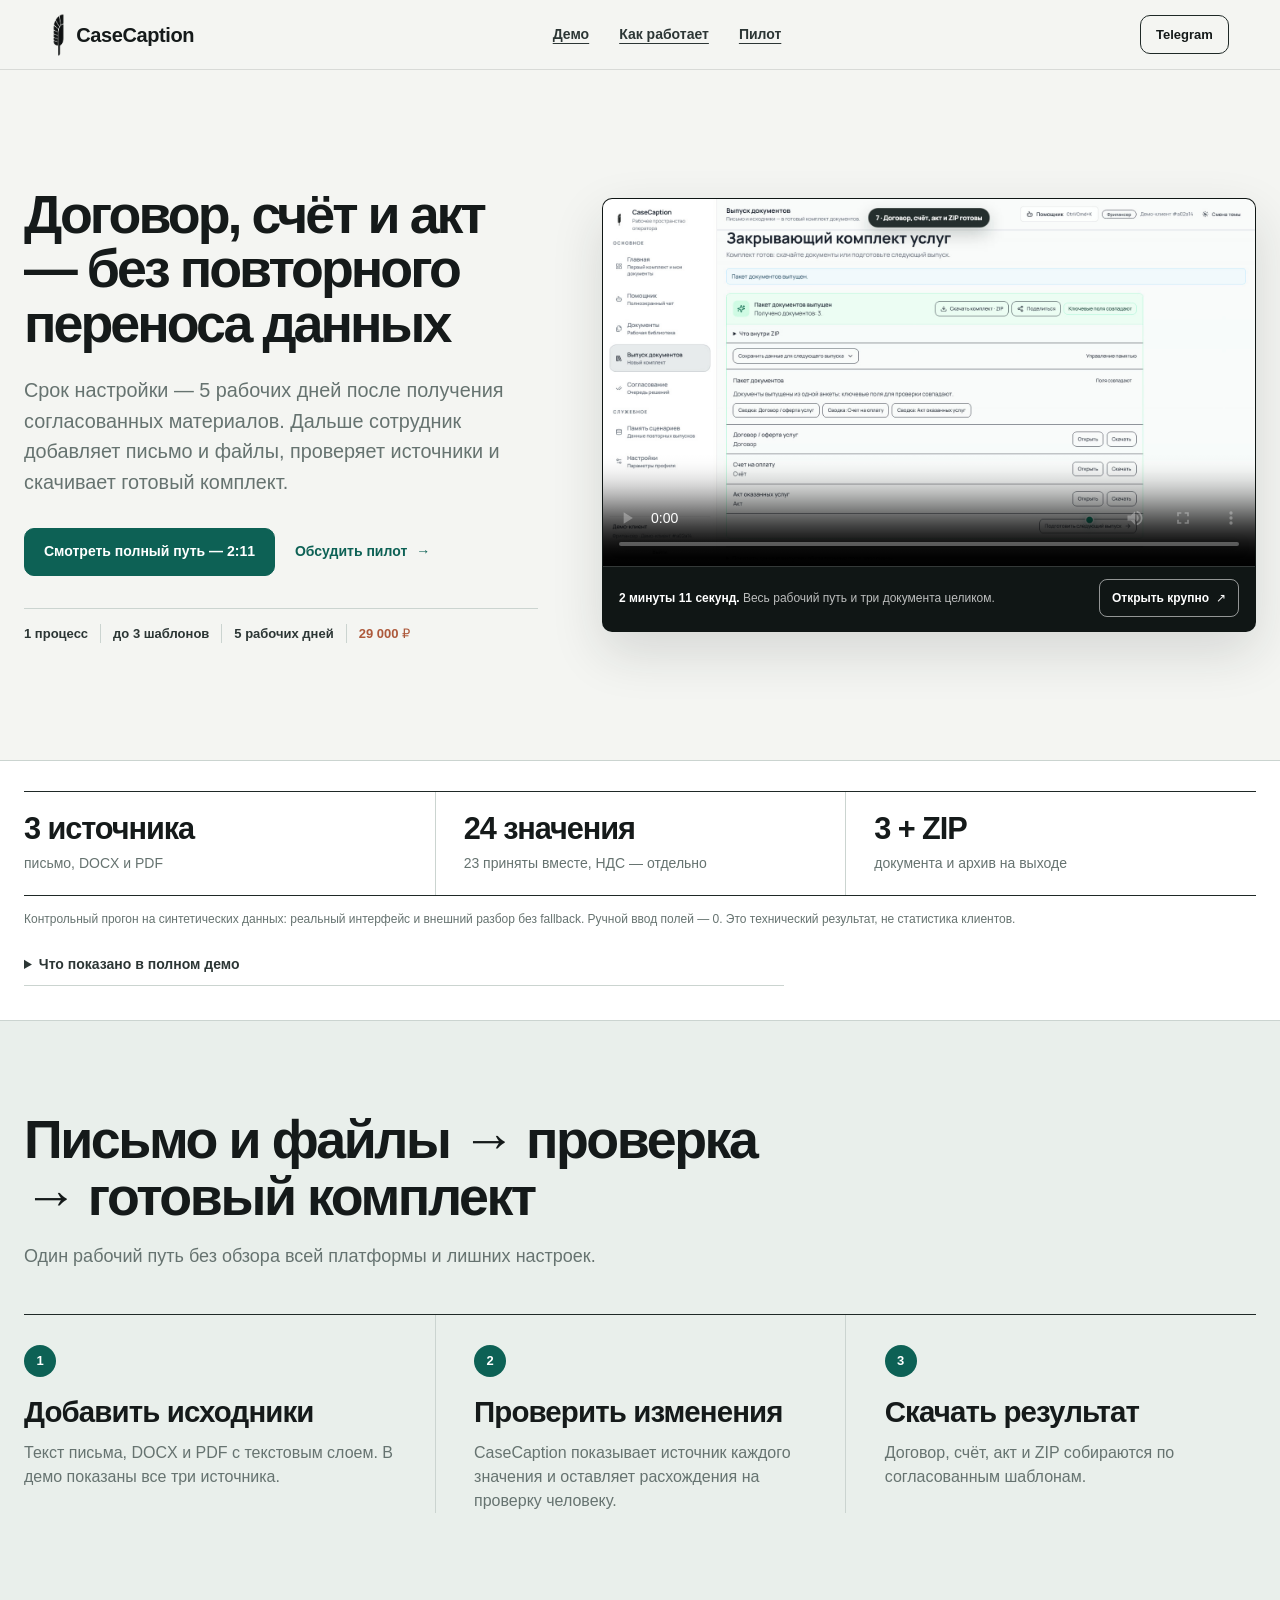
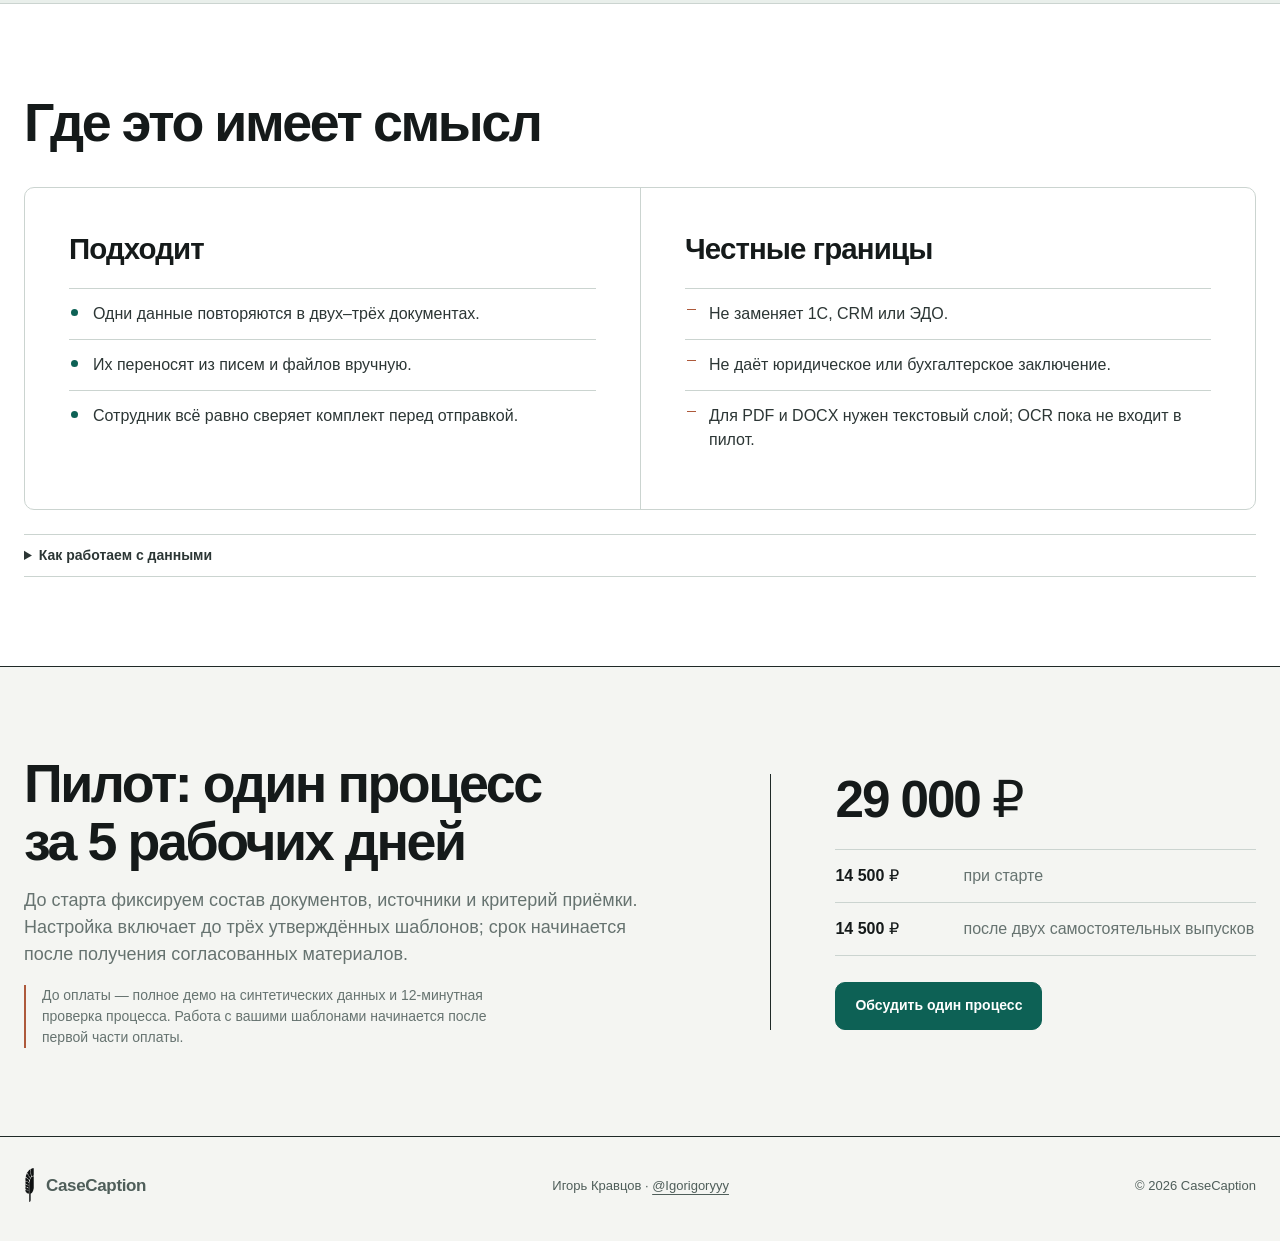
==== commit c7dd515a: "Publish complete end-to-end product demo" ====
--- a/index.html
+++ b/index.html
@@ -3,21 +3,21 @@
   <head>
     <meta charset="utf-8" />
     <meta name="viewport" content="width=device-width, initial-scale=1" />
-    <title>CaseCaption — договор, счёт и акт без повторного переноса данных</title>
+    <title>CaseCaption — от письма и файлов до договора, счёта, акта и ZIP</title>
     <meta
       name="description"
-      content="Настраиваем один документный процесс на ваших шаблонах. Сотрудник проверяет источники и выпускает договор, счёт, акт и ZIP из одного ввода."
+      content="Полное демо CaseCaption: письмо, DOCX и PDF, проверка 24 значений по источникам, выпуск договора, счёта, акта и ZIP и просмотр каждого документа целиком."
     />
     <meta property="og:title" content="CaseCaption — комплект документов из одного ввода" />
     <meta
       property="og:description"
-      content="Письмо и файлы → проверка источников → договор, счёт, акт и ZIP по шаблонам компании."
+      content="Письмо, DOCX и PDF → проверка источников → договор, счёт, акт и ZIP. Каждый готовый документ показан целиком."
     />
     <meta property="og:type" content="website" />
     <meta property="og:locale" content="ru_RU" />
     <meta
       property="og:image"
-      content="https://cataphract450.github.io/casecaption-landing/assets/casecaption-og-closing-pack-2026-07.jpg"
+      content="https://cataphract450.github.io/casecaption-landing/assets/casecaption-og-complete-flow-2026-08.jpg"
     />
     <meta property="og:image:width" content="1200" />
     <meta property="og:image:height" content="630" />
@@ -31,7 +31,7 @@
     <link
       rel="preload"
       as="image"
-      href="assets/casecaption-demo-closing-pack-2026-07-poster.jpg"
+      href="assets/casecaption-demo-complete-flow-2026-08-poster.jpg"
       fetchpriority="high"
     />
     <link rel="stylesheet" href="styles.css" />
@@ -65,7 +65,7 @@
               готовый комплект.
             </p>
             <div class="hero-actions" aria-label="Основные действия">
-              <a class="button button-primary" href="#demo">Смотреть демо — 61 секунда</a>
+              <a class="button button-primary" href="#demo">Смотреть полный путь — 2:11</a>
               <a
                 class="button button-text"
                 href="https://t.me/Igorigoryyy"
@@ -88,16 +88,31 @@
               controls="controls"
               playsinline="playsinline"
               preload="metadata"
-              poster="assets/casecaption-demo-closing-pack-2026-07-poster.jpg"
-              aria-label="Демо CaseCaption: от исходников и прошлого выпуска до договора, счёта, акта и ZIP"
+              poster="assets/casecaption-demo-complete-flow-2026-08-poster.jpg"
+              aria-label="Полное демо CaseCaption: от письма и файлов до договора, счёта, акта и ZIP с просмотром каждого документа целиком"
             >
-              <source src="assets/casecaption-demo-closing-pack-2026-07.mp4" type="video/mp4" />
+              <source src="assets/casecaption-demo-complete-flow-2026-08.mp4" type="video/mp4" />
+              <track
+                default
+                kind="chapters"
+                srclang="ru"
+                label="Главы"
+                src="assets/casecaption-demo-complete-flow-2026-08-chapters.vtt"
+              />
               Ваш браузер не поддерживает встроенное видео.
-              <a href="assets/casecaption-demo-closing-pack-2026-07.mp4">Скачать демо-видео</a>.
+              <a href="assets/casecaption-demo-complete-flow-2026-08.mp4">Скачать демо-видео</a>.
             </video>
             <figcaption>
-              <span><strong>61 секунда.</strong> Реальный интерфейс, синтетические данные.</span>
-              <a href="assets/casecaption-demo-closing-pack-2026-07.mp4">Открыть отдельно</a>
+              <span>
+                <strong>2 минуты 11 секунд.</strong> Весь рабочий путь и три документа целиком.
+              </span>
+              <a
+                href="assets/casecaption-demo-complete-flow-2026-08.mp4"
+                target="_blank"
+                rel="noopener"
+              >
+                Открыть крупно
+              </a>
             </figcaption>
           </figure>
         </div>
@@ -107,12 +122,12 @@
         <div class="section-shell">
           <dl class="proof-facts">
             <div>
-              <dt>13 полей</dt>
-              <dd>взяты из прошлого выпуска</dd>
-            </div>
-            <div>
-              <dt>7 изменений</dt>
-              <dd>подтверждены по источникам</dd>
+              <dt>3 источника</dt>
+              <dd>письмо, DOCX и PDF</dd>
+            </div>
+            <div>
+              <dt>24 значения</dt>
+              <dd>23 приняты вместе, НДС — отдельно</dd>
             </div>
             <div>
               <dt>3 + ZIP</dt>
@@ -120,16 +135,23 @@
             </div>
           </dl>
           <p class="proof-note">
-            Контрольный прогон на синтетических данных. Это технический результат,
+            Контрольный прогон на синтетических данных: реальный интерфейс и внешний
+            разбор без fallback. Ручной ввод полей — 0. Это технический результат,
             не статистика клиентов.
           </p>
           <details class="demo-transcript">
-            <summary>Что происходит за 61 секунду</summary>
+            <summary>Что показано в полном демо</summary>
             <ol>
-              <li><span>00:00</span> Сначала виден результат: договор, счёт, акт и ZIP.</li>
-              <li><span>00:04</span> Выбираем подтверждённые данные прошлого выпуска.</li>
-              <li><span>00:18</span> Добавляем новые условия и проверяем их по источникам.</li>
-              <li><span>00:50</span> Выпускаем комплект и открываем готовый документ.</li>
+              <li><span>00:00</span> Коротко обозначаем результат: три документа и ZIP.</li>
+              <li><span>00:05</span> Выбираем рабочий сценарий с тремя шаблонами.</li>
+              <li><span>00:11</span> Добавляем письмо, DOCX и PDF с исходными данными.</li>
+              <li><span>00:27</span> Сверяем найденные значения и их источники.</li>
+              <li><span>00:52</span> Проверяем единые данные будущего комплекта.</li>
+              <li><span>01:00</span> Выпускаем договор, счёт, акт и скачиваем ZIP.</li>
+              <li><span>01:06</span> Открываем и прокручиваем договор целиком.</li>
+              <li><span>01:27</span> Открываем и прокручиваем счёт целиком.</li>
+              <li><span>01:47</span> Открываем и прокручиваем акт целиком.</li>
+              <li><span>02:08</span> Возвращаемся к сохранённому результату выпуска.</li>
             </ol>
           </details>
         </div>
@@ -147,8 +169,8 @@
               <span class="step-number">1</span>
               <h3>Добавить исходники</h3>
               <p>
-                Текст письма и PDF/DOCX с текстовым слоем. Для повторного выпуска —
-                прошлый комплект.
+                Текст письма, DOCX и PDF с текстовым слоем. В демо показаны все три
+                источника.
               </p>
             </li>
             <li>
@@ -224,8 +246,8 @@
               получения согласованных материалов.
             </p>
             <p class="pilot-before-payment">
-              До оплаты — минутное демо и 12-минутная проверка процесса. Работа с вашими
-              шаблонами начинается после первой части оплаты.
+              До оплаты — полное демо на синтетических данных и 12-минутная проверка
+              процесса. Работа с вашими шаблонами начинается после первой части оплаты.
             </p>
           </div>
           <div class="pilot-payment">
--- a/styles.css
+++ b/styles.css
@@ -317,6 +317,26 @@
   text-underline-offset: 4px;
 }
 
+.demo-video-frame figcaption a {
+  display: inline-flex;
+  min-height: 38px;
+  align-items: center;
+  border: 1px solid rgba(255, 255, 255, 0.55);
+  border-radius: 8px;
+  padding: 0 12px;
+  text-decoration: none;
+}
+
+.demo-video-frame figcaption a::after {
+  margin-left: 7px;
+  content: "↗";
+}
+
+.demo-video-frame figcaption a:hover {
+  border-color: #ffffff;
+  background: rgba(255, 255, 255, 0.1);
+}
+
 .proof-band {
   border-bottom: 1px solid var(--line-soft);
   background: var(--paper);
